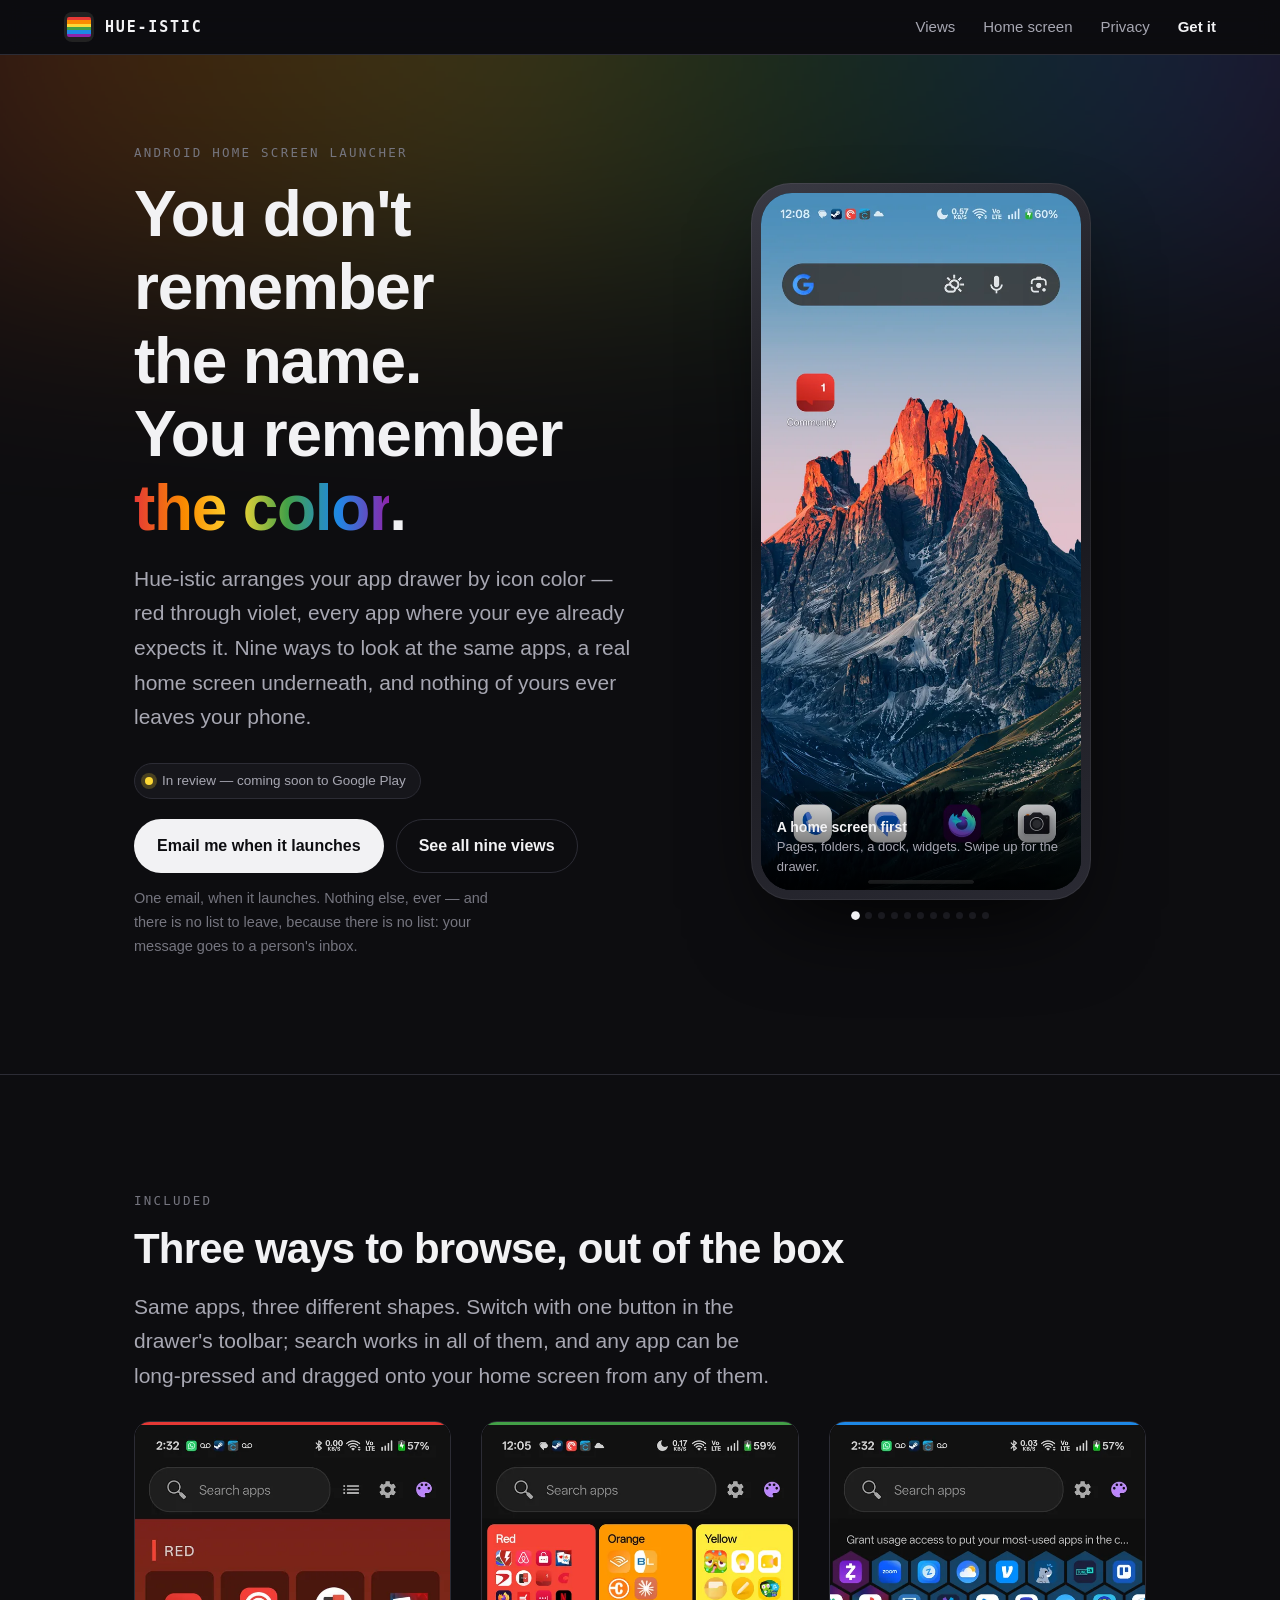
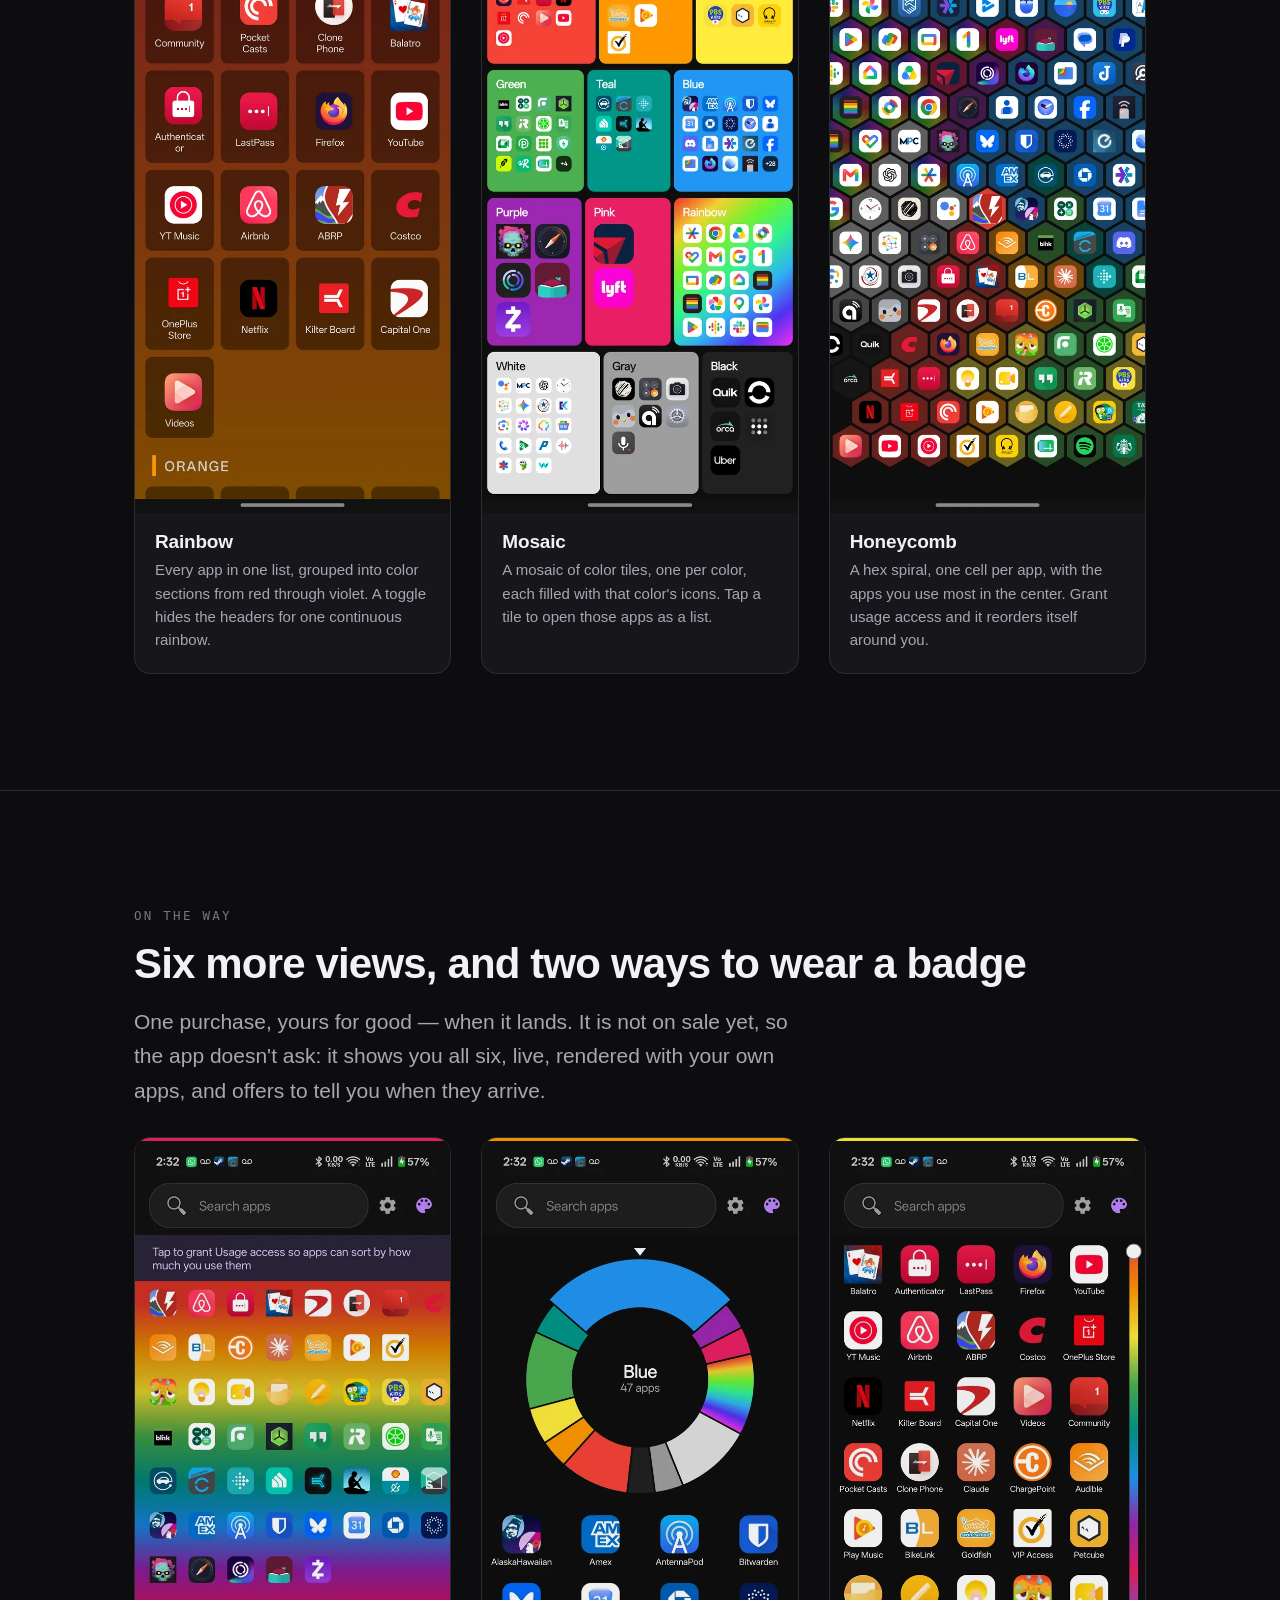
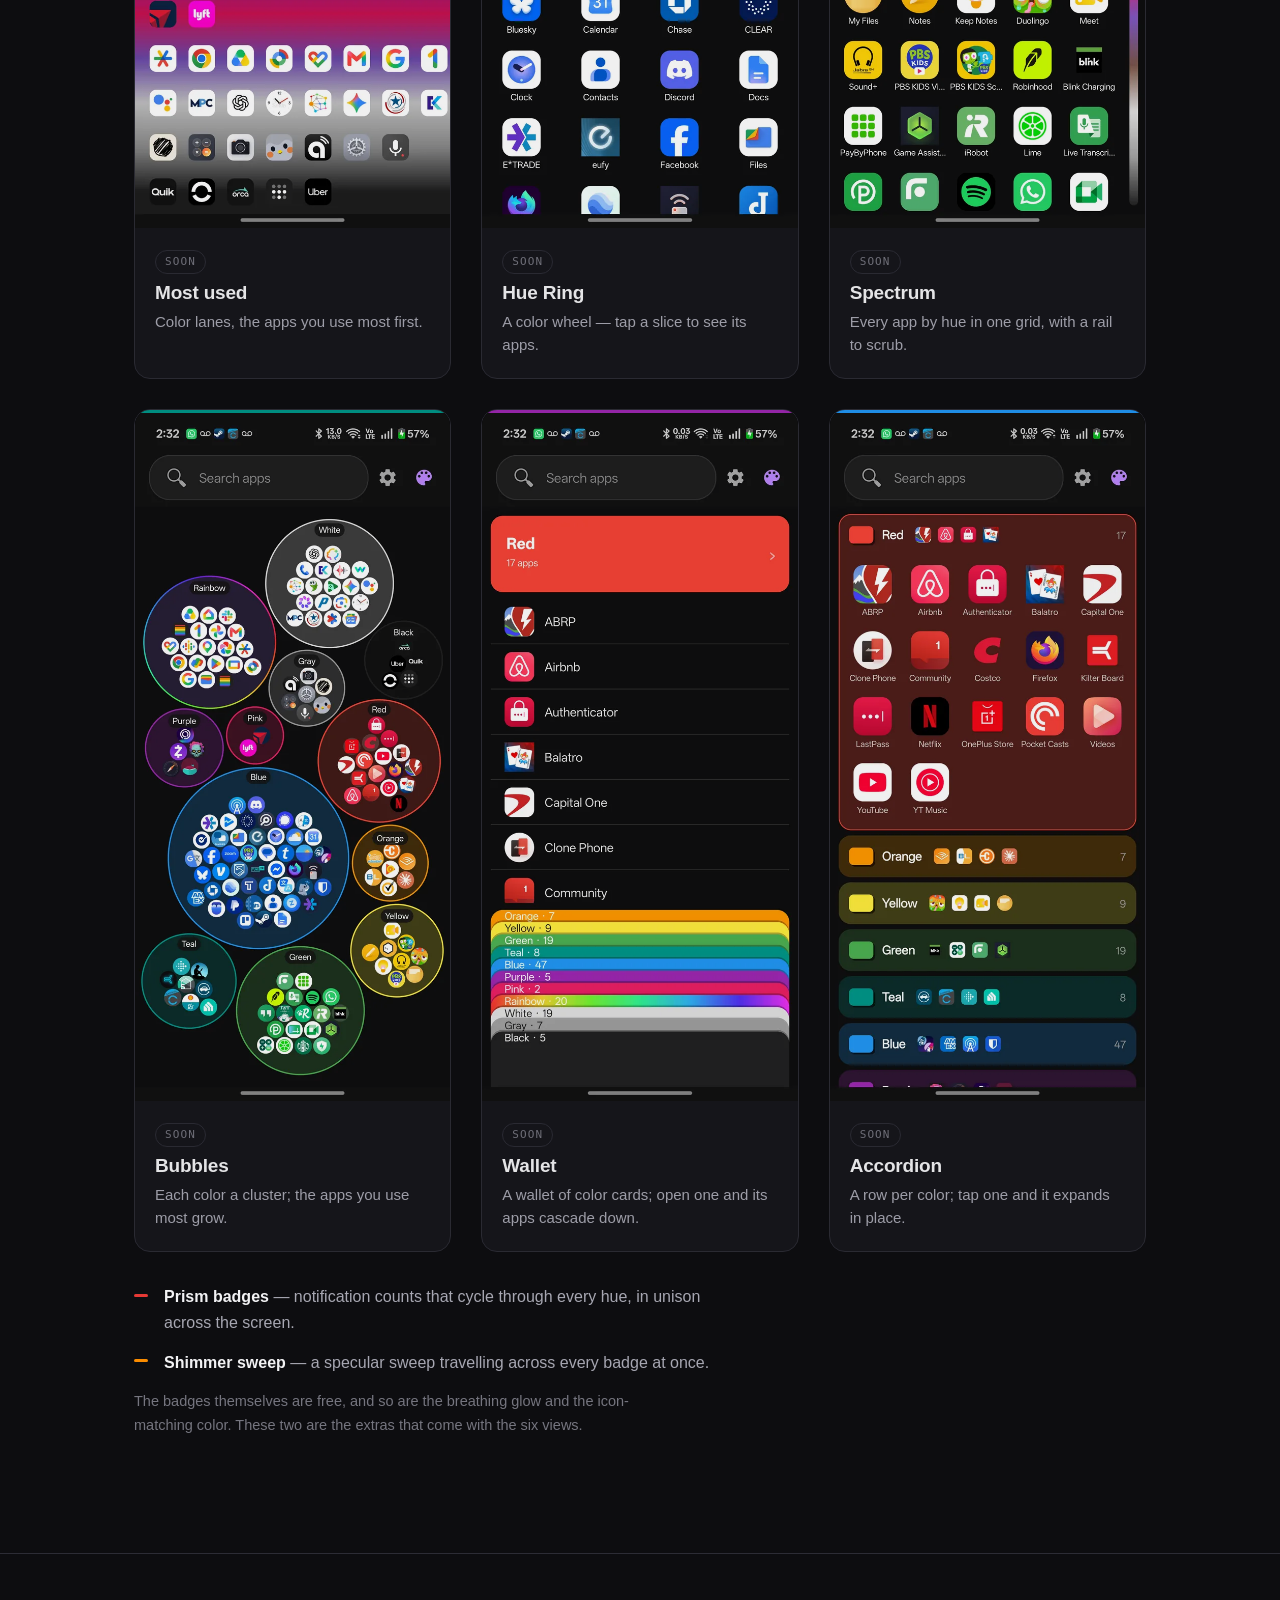
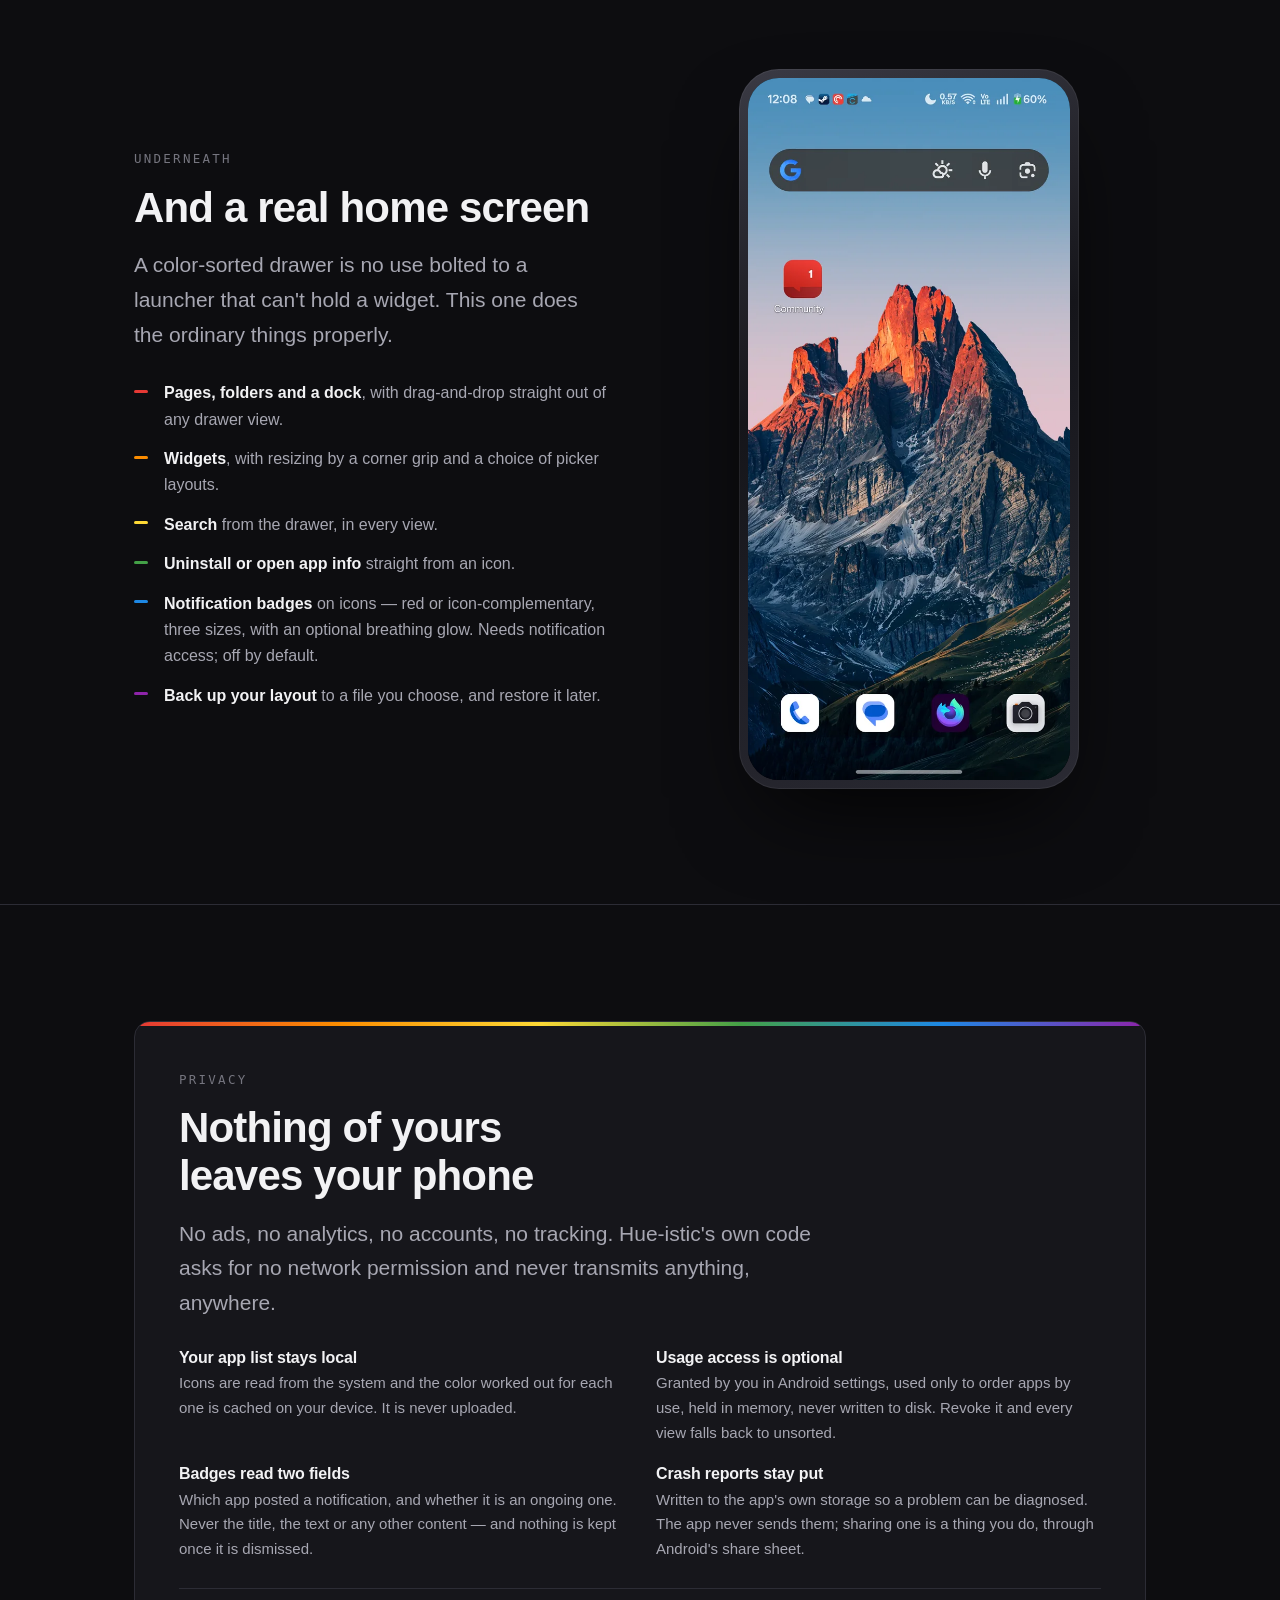
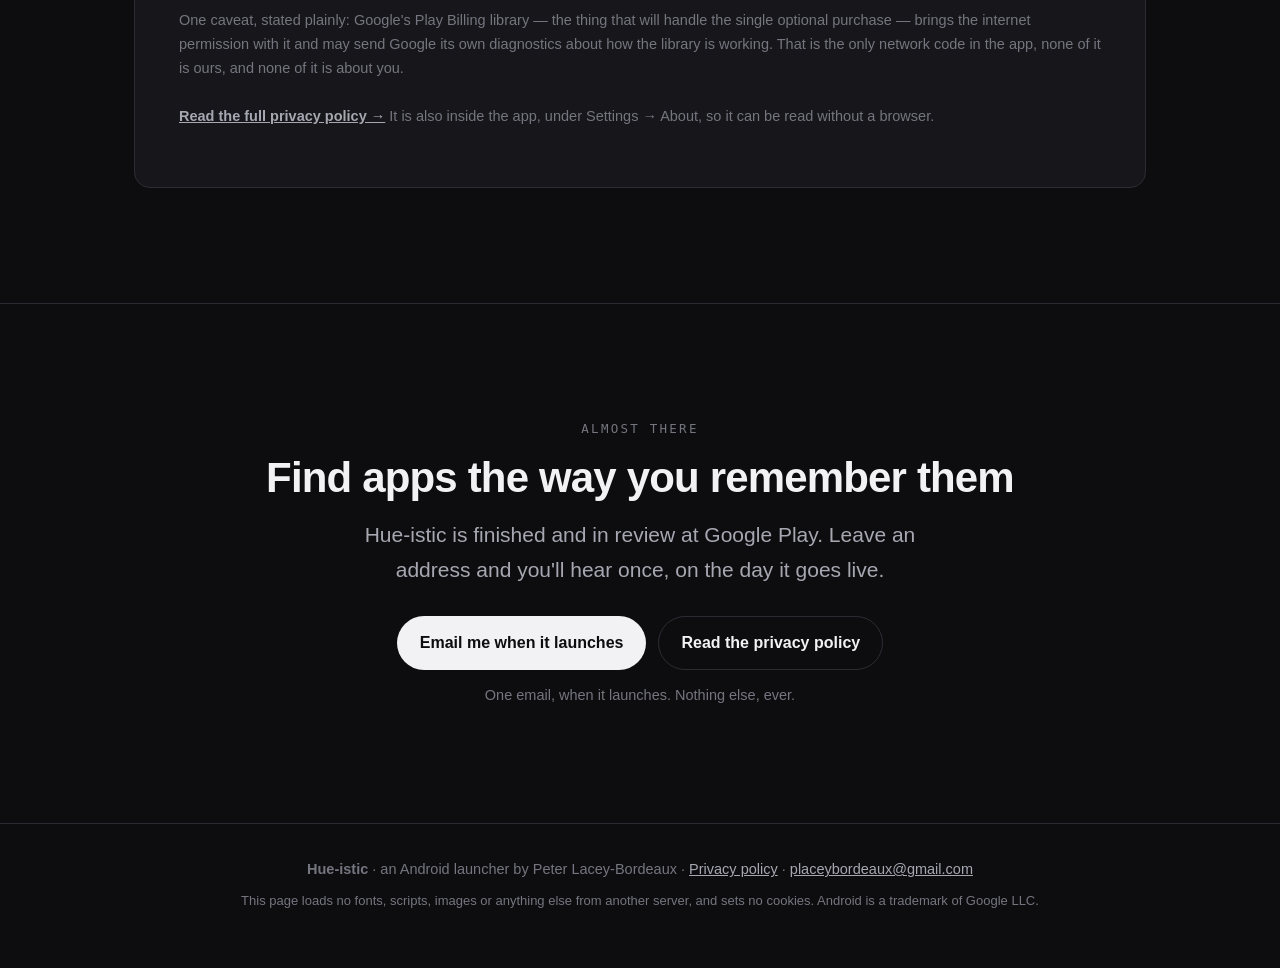
==== index.html @ 3db37796 "The public site: a landing page and the privacy policy Play requires a publicly reachable privacy po" ====
<!doctype html>
<html lang="en">
<head>
<meta charset="utf-8">
<meta name="viewport" content="width=device-width, initial-scale=1">
<title>Hue-istic &middot; a launcher that sorts your apps by color</title>
<meta name="description" content="Hue-istic is an Android home screen launcher that arranges your app drawer by icon color. Find apps the way you remember them. No ads, no analytics, no accounts — nothing of yours leaves your phone.">
<link rel="canonical" href="https://placeybordeaux.github.io/hueistic-site/">
<link rel="icon" href="assets/img/icon-32.png" sizes="32x32">
<link rel="apple-touch-icon" href="assets/img/icon-180.png">
<meta name="theme-color" content="#0d0d10">

<meta property="og:type" content="website">
<meta property="og:title" content="Hue-istic — a launcher that sorts your apps by color">
<meta property="og:description" content="You don't remember app names. You remember that the icon was red. An Android launcher built on that.">
<meta property="og:url" content="https://placeybordeaux.github.io/hueistic-site/">
<meta property="og:image" content="https://placeybordeaux.github.io/hueistic-site/assets/img/og.png">
<meta name="twitter:card" content="summary_large_image">

<link rel="stylesheet" href="assets/css/site.css">
</head>
<body>
<a class="skip" href="#main">Skip to content</a>

<header class="bar">
  <a class="mark" href="./">
    <span class="mark-icon" aria-hidden="true"><i></i><i></i><i></i><i></i><i></i><i></i></span>
    <span class="mark-name">HUE-ISTIC</span>
  </a>
  <nav class="bar-nav" aria-label="Sections">
    <a href="#views">Views</a>
    <a href="#home" class="hide-s">Home screen</a>
    <a href="#privacy">Privacy</a>
    <a href="#get" class="bar-cta">Get it</a>
  </nav>
</header>

<main id="main">

<!-- ============================================================ hero -->
<section class="hero">
  <div class="wrap hero-grid">
    <div>
      <p class="eyebrow">Android home screen launcher</p>
      <h1>You don't remember the name.<br>You remember <span class="hue">the color</span>.</h1>
      <p class="lede">
        Hue-istic arranges your app drawer by icon color — red through violet, every app where
        your eye already expects it. Nine ways to look at the same apps, a real home screen
        underneath, and nothing of yours ever leaves your phone.
      </p>

      <!-- ##RELEASE-STATE##  While the app is not yet on Google Play, the whole call to action
           is the one below. The day it goes live, replace this <p class="status"> and the
           .cta-row that follows with the block marked ON-PLAY in README.md. Nothing else on the
           page claims it can be installed today; that is deliberate, and it mirrors
           ComingSoon.ACTIVE in the app itself. -->
      <p class="status"><span class="dot" aria-hidden="true"></span> In review — coming soon to Google Play</p>
      <div class="cta-row" id="get">
        <a class="btn btn-primary"
           href="mailto:placeybordeaux@gmail.com?subject=Tell%20me%20when%20Hue-istic%20launches&amp;body=Hi%20%E2%80%94%20please%20let%20me%20know%20when%20Hue-istic%20is%20on%20Google%20Play.">
          Email me when it launches
        </a>
        <a class="btn btn-ghost" href="#views">See all nine views</a>
      </div>
      <p class="cta-note">
        One email, when it launches. Nothing else, ever — and there is no list to leave, because
        there is no list: your message goes to a person's inbox.
      </p>
    </div>

    <!-- ============================================================ the reel -->
    <div>
      <div class="phone">
        <div class="phone-screen" id="reel">
          <!-- Video first in the DOM so it is the default when it exists. The stills below are
               not a fallback for a broken video — they are the second presentation of the same
               tour, and the switch under the frame chooses. reel.js hides whichever is off; with
               no JS the first still shows, captioned, and the page still makes its point. -->
          <video id="reel-video" hidden muted loop playsinline preload="none"
                 poster="assets/shots/mosaic.webp" aria-label="A run through the Hue-istic drawer views">
            <source src="assets/video/sizzle.webm" type="video/webm">
            <source src="assets/video/sizzle.mp4" type="video/mp4">
          </video>

          <div id="reel-stills">
            <img class="reel-still on" src="assets/shots/home.webp" srcset="assets/shots/home.webp 620w, assets/shots/home@2x.webp 1240w" sizes="340px" alt="The Hue-istic home screen: a wallpaper, one app icon, a dock and a search widget." data-cap="A home screen first" data-sub="Pages, folders, a dock, widgets. Swipe up for the drawer.">
            <img class="reel-still" src="assets/shots/rainbow.webp" srcset="assets/shots/rainbow.webp 620w, assets/shots/rainbow@2x.webp 1240w" sizes="340px" alt="The Rainbow view: apps in a grid under a RED section header, the background shading from red to orange." data-cap="Rainbow" data-sub="Every app in one list, red through violet." loading="lazy" decoding="async">
            <img class="reel-still" src="assets/shots/mosaic.webp" srcset="assets/shots/mosaic.webp 620w, assets/shots/mosaic@2x.webp 1240w" sizes="340px" alt="The Mosaic view: twelve colored tiles — red, orange, yellow, green, teal, blue, purple, pink, rainbow, white, gray, black — each packed with that color's app icons." data-cap="Mosaic" data-sub="One tile per color. Tap a tile for its apps." loading="lazy" decoding="async">
            <img class="reel-still" src="assets/shots/honeycomb.webp" srcset="assets/shots/honeycomb.webp 620w, assets/shots/honeycomb@2x.webp 1240w" sizes="340px" alt="The Honeycomb view: a dense hex spiral of app icons on colored cells." data-cap="Honeycomb" data-sub="A hex spiral, the apps you use most at its center." loading="lazy" decoding="async">
            <img class="reel-still" src="assets/shots/peek.webp" srcset="assets/shots/peek.webp 620w, assets/shots/peek@2x.webp 1240w" sizes="340px" alt="A strip across the bottom of the drawer titled Other ways to look, showing eight live thumbnails of the other views." data-cap="Other ways to look" data-sub="The strip previews every view with your own apps." loading="lazy" decoding="async">
            <img class="reel-still" src="assets/shots/huering.webp" srcset="assets/shots/huering.webp 620w, assets/shots/huering@2x.webp 1240w" sizes="340px" alt="The Hue Ring view: a segmented color wheel labelled Blue, 47 apps, with those apps listed beneath it." data-cap="Hue Ring" data-sub="A color wheel — tap a slice to see its apps." loading="lazy" decoding="async">
            <img class="reel-still" src="assets/shots/spectrum.webp" srcset="assets/shots/spectrum.webp 620w, assets/shots/spectrum@2x.webp 1240w" sizes="340px" alt="The Spectrum view: every app icon in one dense grid ordered continuously by hue." data-cap="Spectrum" data-sub="Every app by hue in one grid, with a rail to scrub." loading="lazy" decoding="async">
            <img class="reel-still" src="assets/shots/bubbles.webp" srcset="assets/shots/bubbles.webp 620w, assets/shots/bubbles@2x.webp 1240w" sizes="340px" alt="The Bubbles view: circular clusters of app icons, one cluster per color, sized by how much each app is used." data-cap="Bubbles" data-sub="Each color a cluster. The apps you use most grow." loading="lazy" decoding="async">
            <img class="reel-still" src="assets/shots/wallet.webp" srcset="assets/shots/wallet.webp 620w, assets/shots/wallet@2x.webp 1240w" sizes="340px" alt="The Wallet view: a stack of colored cards, the red one opened to list its apps." data-cap="Wallet" data-sub="A wallet of color cards; open one and its apps cascade." loading="lazy" decoding="async">
            <img class="reel-still" src="assets/shots/accordion.webp" srcset="assets/shots/accordion.webp 620w, assets/shots/accordion@2x.webp 1240w" sizes="340px" alt="The Accordion view: one row per color, the red row expanded in place to show its icons." data-cap="Accordion" data-sub="A row per color; tap one and it expands in place." loading="lazy" decoding="async">
            <img class="reel-still" src="assets/shots/mostused.webp" srcset="assets/shots/mostused.webp 620w, assets/shots/mostused@2x.webp 1240w" sizes="340px" alt="The Most used view: a field of app icons on a rainbow gradient, ordered by how much each app is used." data-cap="Most used" data-sub="Color lanes, the apps you use most first." loading="lazy" decoding="async">
          </div>

          <div class="reel-caption" id="reel-caption" aria-live="polite">
            <b>A home screen first</b>
            <span>Pages, folders, a dock, widgets. Swipe up for the drawer.</span>
          </div>
        </div>
      </div>

      <div class="reel-switch" role="group" aria-label="How to show the tour" hidden id="reel-switch">
        <button type="button" data-mode="video" aria-pressed="false">Video</button>
        <button type="button" data-mode="stills" aria-pressed="true">Stills</button>
      </div>
      <div class="reel-dots" id="reel-dots" hidden></div>
    </div>
  </div>
</section>

<!-- ============================================================ the three free views -->
<section id="views">
  <div class="wrap">
    <p class="eyebrow">Included</p>
    <h2>Three ways to browse, out of the box</h2>
    <p class="lede">
      Same apps, three different shapes. Switch with one button in the drawer's toolbar;
      search works in all of them, and any app can be long-pressed and dragged onto your home
      screen from any of them.
    </p>

    <div class="cards">
      <article class="card" style="--c: var(--s1)">
        <div class="card-shot"><img src="assets/shots/rainbow.webp" srcset="assets/shots/rainbow.webp 620w, assets/shots/rainbow@2x.webp 1240w" sizes="(max-width: 580px) 92vw, (max-width: 900px) 44vw, 340px" alt="The Rainbow view: apps in a grid beneath a RED section header." loading="lazy" decoding="async" width="620" height="1351"></div>
        <div class="card-body">
          <h3>Rainbow</h3>
          <p>Every app in one list, grouped into color sections from red through violet. A toggle
             hides the headers for one continuous rainbow.</p>
        </div>
      </article>

      <article class="card" style="--c: var(--s4)">
        <div class="card-shot"><img src="assets/shots/mosaic.webp" srcset="assets/shots/mosaic.webp 620w, assets/shots/mosaic@2x.webp 1240w" sizes="(max-width: 580px) 92vw, (max-width: 900px) 44vw, 340px" alt="The Mosaic view: twelve colored tiles, each packed with that color's app icons." loading="lazy" decoding="async" width="620" height="1351"></div>
        <div class="card-body">
          <h3>Mosaic</h3>
          <p>A mosaic of color tiles, one per color, each filled with that color's icons. Tap a
             tile to open those apps as a list.</p>
        </div>
      </article>

      <article class="card" style="--c: var(--s5)">
        <div class="card-shot"><img src="assets/shots/honeycomb.webp" srcset="assets/shots/honeycomb.webp 620w, assets/shots/honeycomb@2x.webp 1240w" sizes="(max-width: 580px) 92vw, (max-width: 900px) 44vw, 340px" alt="The Honeycomb view: a dense hex spiral of app icons on colored cells." loading="lazy" decoding="async" width="620" height="1351"></div>
        <div class="card-body">
          <h3>Honeycomb</h3>
          <p>A hex spiral, one cell per app, with the apps you use most in the center. Grant
             usage access and it reorders itself around you.</p>
        </div>
      </article>
    </div>
  </div>
</section>

<!-- ============================================================ the paid tier, honestly framed -->
<section id="more">
  <div class="wrap">
    <p class="eyebrow">On the way</p>
    <h2>Six more views, and two ways to wear a badge</h2>
    <p class="lede">
      One purchase, yours for good — when it lands. It is not on sale yet, so the app doesn't
      ask: it shows you all six, live, rendered with your own apps, and offers to tell you when
      they arrive.
    </p>

    <div class="cards">
      <article class="card is-soon" style="--c: var(--pink)">
        <div class="card-shot"><img src="assets/shots/mostused.webp" srcset="assets/shots/mostused.webp 620w, assets/shots/mostused@2x.webp 1240w" sizes="(max-width: 580px) 92vw, (max-width: 900px) 44vw, 340px" alt="The Most used view: a field of icons on a rainbow gradient, ordered by usage." loading="lazy" decoding="async" width="620" height="1351"></div>
        <div class="card-body"><span class="tag">Soon</span><h3>Most used</h3>
          <p>Color lanes, the apps you use most first.</p></div>
      </article>

      <article class="card is-soon" style="--c: var(--orange)">
        <div class="card-shot"><img src="assets/shots/huering.webp" srcset="assets/shots/huering.webp 620w, assets/shots/huering@2x.webp 1240w" sizes="(max-width: 580px) 92vw, (max-width: 900px) 44vw, 340px" alt="The Hue Ring view: a segmented color wheel above the selected color's apps." loading="lazy" decoding="async" width="620" height="1351"></div>
        <div class="card-body"><span class="tag">Soon</span><h3>Hue Ring</h3>
          <p>A color wheel — tap a slice to see its apps.</p></div>
      </article>

      <article class="card is-soon" style="--c: var(--yellow)">
        <div class="card-shot"><img src="assets/shots/spectrum.webp" srcset="assets/shots/spectrum.webp 620w, assets/shots/spectrum@2x.webp 1240w" sizes="(max-width: 580px) 92vw, (max-width: 900px) 44vw, 340px" alt="The Spectrum view: every app in one grid ordered continuously by hue." loading="lazy" decoding="async" width="620" height="1351"></div>
        <div class="card-body"><span class="tag">Soon</span><h3>Spectrum</h3>
          <p>Every app by hue in one grid, with a rail to scrub.</p></div>
      </article>

      <article class="card is-soon" style="--c: var(--teal)">
        <div class="card-shot"><img src="assets/shots/bubbles.webp" srcset="assets/shots/bubbles.webp 620w, assets/shots/bubbles@2x.webp 1240w" sizes="(max-width: 580px) 92vw, (max-width: 900px) 44vw, 340px" alt="The Bubbles view: circular clusters of icons, one per color." loading="lazy" decoding="async" width="620" height="1351"></div>
        <div class="card-body"><span class="tag">Soon</span><h3>Bubbles</h3>
          <p>Each color a cluster; the apps you use most grow.</p></div>
      </article>

      <article class="card is-soon" style="--c: var(--purple)">
        <div class="card-shot"><img src="assets/shots/wallet.webp" srcset="assets/shots/wallet.webp 620w, assets/shots/wallet@2x.webp 1240w" sizes="(max-width: 580px) 92vw, (max-width: 900px) 44vw, 340px" alt="The Wallet view: a stack of colored cards, one opened to list its apps." loading="lazy" decoding="async" width="620" height="1351"></div>
        <div class="card-body"><span class="tag">Soon</span><h3>Wallet</h3>
          <p>A wallet of color cards; open one and its apps cascade down.</p></div>
      </article>

      <article class="card is-soon" style="--c: var(--blue)">
        <div class="card-shot"><img src="assets/shots/accordion.webp" srcset="assets/shots/accordion.webp 620w, assets/shots/accordion@2x.webp 1240w" sizes="(max-width: 580px) 92vw, (max-width: 900px) 44vw, 340px" alt="The Accordion view: one row per color, the red row expanded in place." loading="lazy" decoding="async" width="620" height="1351"></div>
        <div class="card-body"><span class="tag">Soon</span><h3>Accordion</h3>
          <p>A row per color; tap one and it expands in place.</p></div>
      </article>
    </div>

    <ul class="ticks" style="margin-top: 32px; max-width: 62ch">
      <li><b>Prism badges</b> — notification counts that cycle through every hue, in unison across
          the screen.</li>
      <li><b>Shimmer sweep</b> — a specular sweep travelling across every badge at once.</li>
    </ul>
    <p class="cta-note" style="max-width: 62ch">
      The badges themselves are free, and so are the breathing glow and the icon-matching color.
      These two are the extras that come with the six views.
    </p>
  </div>
</section>

<!-- ============================================================ the home screen -->
<section id="home">
  <div class="wrap split flip">
    <div class="phone" style="--bezel: 9px">
      <div class="phone-screen">
        <img src="assets/shots/home.webp" srcset="assets/shots/home.webp 620w, assets/shots/home@2x.webp 1240w" sizes="340px" alt="The Hue-istic home screen with a wallpaper, a search widget, an app icon carrying a notification badge, and a four-icon dock." loading="lazy" decoding="async" width="620" height="1351">
      </div>
    </div>
    <div>
      <p class="eyebrow">Underneath</p>
      <h2>And a real home screen</h2>
      <p class="lede">
        A color-sorted drawer is no use bolted to a launcher that can't hold a widget. This one
        does the ordinary things properly.
      </p>
      <ul class="ticks">
        <li><b>Pages, folders and a dock</b>, with drag-and-drop straight out of any drawer view.</li>
        <li><b>Widgets</b>, with resizing by a corner grip and a choice of picker layouts.</li>
        <li><b>Search</b> from the drawer, in every view.</li>
        <li><b>Uninstall or open app info</b> straight from an icon.</li>
        <li><b>Notification badges</b> on icons — red or icon-complementary, three sizes, with an
            optional breathing glow. Needs notification access; off by default.</li>
        <li><b>Back up your layout</b> to a file you choose, and restore it later.</li>
      </ul>
    </div>
  </div>
</section>

<!-- ============================================================ privacy -->
<section id="privacy">
  <div class="wrap">
    <div class="privacy-panel">
      <div class="stripe" aria-hidden="true"></div>
      <div class="privacy-inner">
        <p class="eyebrow">Privacy</p>
        <h2>Nothing of yours leaves your phone</h2>
        <p class="lede" style="margin-bottom: 0">
          No ads, no analytics, no accounts, no tracking. Hue-istic's own code asks for no network
          permission and never transmits anything, anywhere.
        </p>

        <div class="claims">
          <div>
            <h3>Your app list stays local</h3>
            <p>Icons are read from the system and the color worked out for each one is cached on
               your device. It is never uploaded.</p>
          </div>
          <div>
            <h3>Usage access is optional</h3>
            <p>Granted by you in Android settings, used only to order apps by use, held in memory,
               never written to disk. Revoke it and every view falls back to unsorted.</p>
          </div>
          <div>
            <h3>Badges read two fields</h3>
            <p>Which app posted a notification, and whether it is an ongoing one. Never the title,
               the text or any other content — and nothing is kept once it is dismissed.</p>
          </div>
          <div>
            <h3>Crash reports stay put</h3>
            <p>Written to the app's own storage so a problem can be diagnosed. The app never sends
               them; sharing one is a thing you do, through Android's share sheet.</p>
          </div>
        </div>

        <p class="fineprint">
          One caveat, stated plainly: Google's Play Billing library — the thing that will handle the
          single optional purchase — brings the internet permission with it and may send Google its
          own diagnostics about how the library is working. That is the only network code in the
          app, none of it is ours, and none of it is about you.
          <br><br>
          <a href="privacy"><strong>Read the full privacy policy &rarr;</strong></a>
          It is also inside the app, under Settings &rarr; About, so it can be read without a
          browser.
        </p>
      </div>
    </div>
  </div>
</section>

<!-- ============================================================ closing CTA -->
<section class="close-cta">
  <div class="wrap">
    <p class="eyebrow">Almost there</p>
    <h2>Find apps the way you remember them</h2>
    <p class="lede">
      Hue-istic is finished and in review at Google Play. Leave an address and you'll hear once,
      on the day it goes live.
    </p>
    <!-- ##RELEASE-STATE##  Second of the two call-to-action blocks. See README.md. -->
    <div class="cta-row">
      <a class="btn btn-primary"
         href="mailto:placeybordeaux@gmail.com?subject=Tell%20me%20when%20Hue-istic%20launches&amp;body=Hi%20%E2%80%94%20please%20let%20me%20know%20when%20Hue-istic%20is%20on%20Google%20Play.">
        Email me when it launches
      </a>
      <a class="btn btn-ghost" href="privacy">Read the privacy policy</a>
    </div>
    <p class="cta-note">One email, when it launches. Nothing else, ever.</p>
  </div>
</section>

</main>

<footer class="foot">
  <p>
    <strong>Hue-istic</strong> &middot; an Android launcher by Peter Lacey-Bordeaux &middot;
    <a href="privacy">Privacy policy</a> &middot;
    <a href="mailto:placeybordeaux@gmail.com">placeybordeaux@gmail.com</a>
  </p>
  <p class="foot-fine">
    This page loads no fonts, scripts, images or anything else from another server, and sets no
    cookies. Android is a trademark of Google LLC.
  </p>
</footer>

<script src="assets/js/reel.js" defer></script>
</body>
</html>
---- assets/css/site.css ----
/* Hue-istic — hueistic-site
 *
 * Self-contained on purpose. The app's pitch is that nothing of yours leaves your phone; a
 * marketing page for it that pulls a webfont from Google and a script from a CDN would be
 * making the opposite argument in the one place a sceptical reader looks first. So: system
 * fonts, no CDN, no analytics, no cookies. Every color below comes from the app itself —
 * ColorUtils.colorGroupAccent for the lanes, ic_launcher_foreground.xml for the stripes.
 */

:root {
  /* The lanes, from ColorUtils.colorGroupAccent. */
  --red: #f44336;
  --orange: #ff9800;
  --yellow: #ffeb3b;
  --green: #4caf50;
  --teal: #009688;
  --blue: #2196f3;
  --purple: #9c27b0;
  --pink: #e91e63;

  /* The icon's six stripes, which are a shade deeper than the lanes. */
  --s1: #e53935;
  --s2: #fb8c00;
  --s3: #fdd835;
  --s4: #43a047;
  --s5: #1e88e5;
  --s6: #8e24aa;

  --ink: #0d0d10;
  --ink-2: #16161b;
  --ink-3: #1e1e25;
  --line: #2c2c35;
  --text: #f2f2f4;
  --dim: #a7a7b2;
  --dimmer: #75757f;

  --rainbow: linear-gradient(90deg, var(--s1), var(--s2), var(--s3), var(--s4), var(--s5), var(--s6));
  --mono: ui-monospace, "SF Mono", "Cascadia Mono", "DejaVu Sans Mono", Menlo, Consolas, monospace;
  --sans: -apple-system, BlinkMacSystemFont, "Segoe UI", Roboto, "Helvetica Neue", Arial, sans-serif;

  --pad: clamp(20px, 5vw, 64px);
  --radius: 16px;
}

*, *::before, *::after { box-sizing: border-box; }

/* .reel-switch and .reel-dots are display:flex AND start with the `hidden` attribute, which JS
   removes only once it knows there is something to show. A class rule beats the UA sheet's
   [hidden]{display:none}, so without this both flashed on screen before the script ran — and
   the Video button stayed visible on a site with no recording. */
[hidden] { display: none !important; }

html { scroll-behavior: smooth; }
@media (prefers-reduced-motion: reduce) { html { scroll-behavior: auto; } }

body {
  margin: 0;
  background: var(--ink);
  color: var(--text);
  font-family: var(--sans);
  font-size: 17px;
  line-height: 1.65;
  -webkit-font-smoothing: antialiased;
}

a { color: inherit; }
img { max-width: 100%; display: block; }

.skip {
  position: absolute; left: -9999px; top: 0; z-index: 99;
  background: var(--text); color: var(--ink); padding: 10px 16px; border-radius: 0 0 8px 0;
}
.skip:focus { left: 0; }

:focus-visible { outline: 2px solid var(--s5); outline-offset: 3px; border-radius: 4px; }

/* ---------------------------------------------------------------- wordmark + top bar */

.bar {
  position: sticky; top: 0; z-index: 20;
  display: flex; align-items: center; justify-content: space-between; gap: 16px;
  padding: 12px var(--pad);
  background: color-mix(in srgb, var(--ink) 82%, transparent);
  backdrop-filter: saturate(140%) blur(12px);
  border-bottom: 1px solid var(--line);
}

.mark { display: inline-flex; align-items: center; gap: 11px; text-decoration: none; }

/* The app icon, rebuilt in six divs rather than shipped as an image: it is six stripes on a
   rounded dark square, it stays crisp at any size, and the bar costs no request. */
.mark-icon {
  width: 30px; height: 30px; border-radius: 8px; background: #222;
  padding: 5px 3px; display: grid; gap: 0; overflow: hidden; flex: none;
}
.mark-icon i { display: block; }
.mark-icon i:nth-child(1) { background: var(--s1); border-radius: 2px 2px 0 0; }
.mark-icon i:nth-child(2) { background: var(--s2); }
.mark-icon i:nth-child(3) { background: var(--s3); }
.mark-icon i:nth-child(4) { background: var(--s4); }
.mark-icon i:nth-child(5) { background: var(--s5); }
.mark-icon i:nth-child(6) { background: var(--s6); border-radius: 0 0 2px 2px; }

.mark-name { font-family: var(--mono); font-weight: 600; letter-spacing: 0.12em; font-size: 15px; }

.bar-nav { display: flex; gap: clamp(12px, 2.5vw, 28px); font-size: 15px; }
.bar-nav a { color: var(--dim); text-decoration: none; }
.bar-nav a:hover { color: var(--text); }
.bar-nav .bar-cta { color: var(--text); font-weight: 600; }
@media (max-width: 560px) { .bar-nav .hide-s { display: none; } }

/* ---------------------------------------------------------------- layout */

.wrap { max-width: 1140px; margin: 0 auto; padding-inline: var(--pad); }

section { padding-block: clamp(56px, 9vw, 116px); }
section + section { border-top: 1px solid var(--line); }

.eyebrow {
  font-family: var(--mono); font-size: 12.5px; letter-spacing: 0.18em; text-transform: uppercase;
  color: var(--dimmer); margin: 0 0 14px;
}

h1, h2, h3 { line-height: 1.15; letter-spacing: -0.02em; margin: 0 0 16px; }
h1 { font-size: clamp(34px, 6.2vw, 64px); font-weight: 800; text-wrap: balance; }
h2 { font-size: clamp(26px, 3.8vw, 42px); font-weight: 750; text-wrap: balance; }
h3 { font-size: 19px; font-weight: 650; letter-spacing: -0.01em; }

.lede { font-size: clamp(17px, 2vw, 21px); color: var(--dim); max-width: 56ch; margin: 0 0 28px; }

/* ---------------------------------------------------------------- hero */

.hero { padding-top: clamp(40px, 7vw, 88px); position: relative; overflow: hidden; }
/* A wash of the six stripes behind the headline, heavily blurred — the page's one piece of
   ornament, and it is the product's own palette rather than a stock gradient. */
.hero::before {
  content: ""; position: absolute; inset: -40% -10% auto; height: 620px; z-index: 0;
  background: var(--rainbow); filter: blur(120px); opacity: 0.20; pointer-events: none;
}
.hero .wrap { position: relative; z-index: 1; }

.hero-grid {
  display: grid; gap: clamp(32px, 5vw, 64px); align-items: center;
  grid-template-columns: minmax(0, 1.05fr) minmax(0, 0.95fr);
}
@media (max-width: 880px) { .hero-grid { grid-template-columns: 1fr; } }

.hero h1 .hue {
  background: var(--rainbow); -webkit-background-clip: text; background-clip: text; color: transparent;
}

.cta-row { display: flex; flex-wrap: wrap; gap: 12px; align-items: center; }

.btn {
  display: inline-flex; align-items: center; gap: 9px;
  padding: 13px 22px; border-radius: 999px; border: 1px solid transparent;
  font: inherit; font-weight: 650; font-size: 16px; text-decoration: none; cursor: pointer;
  transition: transform 0.12s ease, background 0.15s ease, border-color 0.15s ease;
}
.btn:active { transform: translateY(1px); }
.btn-primary { background: var(--text); color: var(--ink); }
.btn-primary:hover { background: #fff; }
.btn-ghost { border-color: var(--line); color: var(--text); background: transparent; }
.btn-ghost:hover { border-color: var(--dimmer); background: var(--ink-2); }

.cta-note { font-size: 14.5px; color: var(--dimmer); margin: 14px 0 0; max-width: 46ch; }

/* The status line above the buttons — honest about where the app actually is. */
.status {
  display: inline-flex; align-items: center; gap: 9px; margin: 0 0 20px;
  padding: 6px 14px 6px 10px; border: 1px solid var(--line); border-radius: 999px;
  font-size: 13.5px; color: var(--dim); background: var(--ink-2);
}
.status .dot {
  width: 8px; height: 8px; border-radius: 50%; background: var(--s3); flex: none;
  box-shadow: 0 0 0 4px color-mix(in srgb, var(--s3) 22%, transparent);
}

/* ---------------------------------------------------------------- phone frame + reel */

.phone {
  --bezel: 10px;
  position: relative; margin: 0 auto; width: min(340px, 78vw);
  border-radius: 40px; padding: var(--bezel);
  background: linear-gradient(160deg, #3a3a44, #15151a 42%, #2a2a33);
  box-shadow: 0 40px 90px -30px rgba(0, 0, 0, 0.9), 0 0 0 1px rgba(255, 255, 255, 0.06) inset;
}
.phone-screen {
  position: relative; border-radius: 31px; overflow: hidden; background: #000;
  aspect-ratio: 1272 / 2772;
}
.phone-screen > img, .phone-screen > video {
  position: absolute; inset: 0; width: 100%; height: 100%; object-fit: cover; display: block;
}

/* Stills mode: every frame stacked, one visible at a time. Opacity rather than display so the
   crossfade has something to animate and the images are all decoded up front. */
.reel-still { opacity: 0; transition: opacity 420ms ease; }
.reel-still.on { opacity: 1; }
@media (prefers-reduced-motion: reduce) { .reel-still { transition: none; } }

.reel-caption {
  position: absolute; left: 0; right: 0; bottom: 0; z-index: 3;
  padding: 40px 16px 14px;
  background: linear-gradient(to top, rgba(0, 0, 0, 0.86), transparent);
  font-size: 14px; line-height: 1.4;
}
.reel-caption b { display: block; font-weight: 650; }
.reel-caption span { color: var(--dim); font-size: 13px; }

/* The mode switch under the frame. Two genuinely different presentations of the same tour —
   a recorded run of the app, and the stills with captions — because which one sells it better
   is a question best answered by watching both. */
.reel-switch {
  display: flex; gap: 4px; margin: 18px auto 0; width: max-content;
  padding: 4px; border: 1px solid var(--line); border-radius: 999px; background: var(--ink-2);
}
.reel-switch button {
  font: inherit; font-size: 13.5px; padding: 6px 16px; border-radius: 999px;
  border: 0; background: transparent; color: var(--dim); cursor: pointer;
}
.reel-switch button[aria-pressed="true"] { background: var(--ink-3); color: var(--text); }
.reel-switch button:disabled { opacity: 0.35; cursor: not-allowed; }

.reel-dots { display: flex; gap: 6px; justify-content: center; margin-top: 12px; }
.reel-dots button {
  width: 7px; height: 7px; padding: 0; border: 0; border-radius: 50%; cursor: pointer;
  background: var(--line); transition: background 0.2s ease, transform 0.2s ease;
}
.reel-dots button[aria-current="true"] { background: var(--text); transform: scale(1.25); }

/* ---------------------------------------------------------------- view cards */

.cards { display: grid; gap: clamp(18px, 2.6vw, 30px); grid-template-columns: repeat(3, minmax(0, 1fr)); }
@media (max-width: 900px) { .cards { grid-template-columns: repeat(2, minmax(0, 1fr)); } }
@media (max-width: 580px) { .cards { grid-template-columns: 1fr; } }

.card {
  background: var(--ink-2); border: 1px solid var(--line); border-radius: var(--radius);
  overflow: hidden; display: flex; flex-direction: column;
}
.card-shot { background: #000; aspect-ratio: 1272 / 2772; overflow: hidden; }
.card-shot img { width: 100%; height: 100%; object-fit: cover; object-position: top; }
.card-body { padding: 18px 20px 22px; }
.card-body h3 { margin-bottom: 6px; }
.card-body p { margin: 0; color: var(--dim); font-size: 15px; line-height: 1.55; }

/* The lane stripe along the top of each card, so the grid itself reads as a spectrum. */
.card::before { content: ""; display: block; height: 3px; background: var(--c, var(--line)); }
.card.is-soon { opacity: 0.94; }
.card .tag {
  display: inline-block; margin-bottom: 8px; padding: 2px 9px; border-radius: 999px;
  font-family: var(--mono); font-size: 11px; letter-spacing: 0.1em; text-transform: uppercase;
  border: 1px solid var(--line); color: var(--dimmer);
}

/* ---------------------------------------------------------------- split feature block */

.split { display: grid; gap: clamp(28px, 5vw, 64px); align-items: center; grid-template-columns: 1fr 1fr; }
@media (max-width: 880px) { .split { grid-template-columns: 1fr; } }
.split.flip > :first-child { order: 2; }
@media (max-width: 880px) { .split.flip > :first-child { order: 0; } }

.ticks { list-style: none; margin: 0; padding: 0; display: grid; gap: 13px; }
.ticks li { padding-left: 30px; position: relative; color: var(--dim); font-size: 16px; }
.ticks li::before {
  content: ""; position: absolute; left: 0; top: 0.6em;
  width: 14px; height: 3px; border-radius: 2px; background: var(--c, var(--s5));
}
.ticks li b { color: var(--text); font-weight: 600; }
.ticks li:nth-child(6n+1) { --c: var(--s1); }
.ticks li:nth-child(6n+2) { --c: var(--s2); }
.ticks li:nth-child(6n+3) { --c: var(--s3); }
.ticks li:nth-child(6n+4) { --c: var(--s4); }
.ticks li:nth-child(6n+5) { --c: var(--s5); }
.ticks li:nth-child(6n+6) { --c: var(--s6); }

/* ---------------------------------------------------------------- privacy panel */

.privacy-panel {
  border: 1px solid var(--line); border-radius: var(--radius); overflow: hidden; background: var(--ink-2);
}
.privacy-panel > .stripe { height: 4px; background: var(--rainbow); }
.privacy-inner { padding: clamp(26px, 4vw, 44px); }
.privacy-inner h2 { max-width: 20ch; }

.claims { display: grid; gap: 20px 32px; grid-template-columns: repeat(2, minmax(0, 1fr)); margin-top: 28px; }
@media (max-width: 720px) { .claims { grid-template-columns: 1fr; } }
.claims h3 { font-size: 16px; margin-bottom: 4px; }
.claims p { margin: 0; color: var(--dim); font-size: 15px; }

.fineprint { margin-top: 26px; padding-top: 20px; border-top: 1px solid var(--line); color: var(--dimmer); font-size: 14.5px; }
.fineprint a { color: var(--dim); }

/* ---------------------------------------------------------------- closing CTA */

.close-cta { text-align: center; }
.close-cta .wrap > * { margin-inline: auto; }
.close-cta .lede { max-width: 48ch; }
.close-cta .cta-row { justify-content: center; }
.close-cta .cta-note { margin-inline: auto; }

/* ---------------------------------------------------------------- footer */

.foot {
  border-top: 1px solid var(--line); padding: 34px var(--pad) 48px;
  color: var(--dimmer); font-size: 14.5px; text-align: center;
}
.foot p { margin: 0 0 8px; }
.foot a { color: var(--dim); }
.foot-fine { font-size: 13px; }

/* ---------------------------------------------------------------- the policy page */

.page-doc { background: var(--ink); }
.doc { max-width: 760px; margin: 0 auto; padding: clamp(36px, 6vw, 72px) var(--pad) 64px; }
.doc h1 { font-size: clamp(30px, 5vw, 44px); margin-bottom: 8px; }
.doc h2 {
  font-size: 22px; margin: 44px 0 12px; padding-top: 14px; border-top: 1px solid var(--line);
}
.doc p { color: var(--dim); }
.doc p:first-of-type em { color: var(--dimmer); font-style: normal; font-family: var(--mono); font-size: 14px; }
.doc strong { color: var(--text); }
.doc ul { padding-left: 20px; }
.doc li { color: var(--dim); margin-bottom: 12px; }
.doc a { color: var(--text); text-decoration-color: var(--dimmer); text-underline-offset: 3px; }
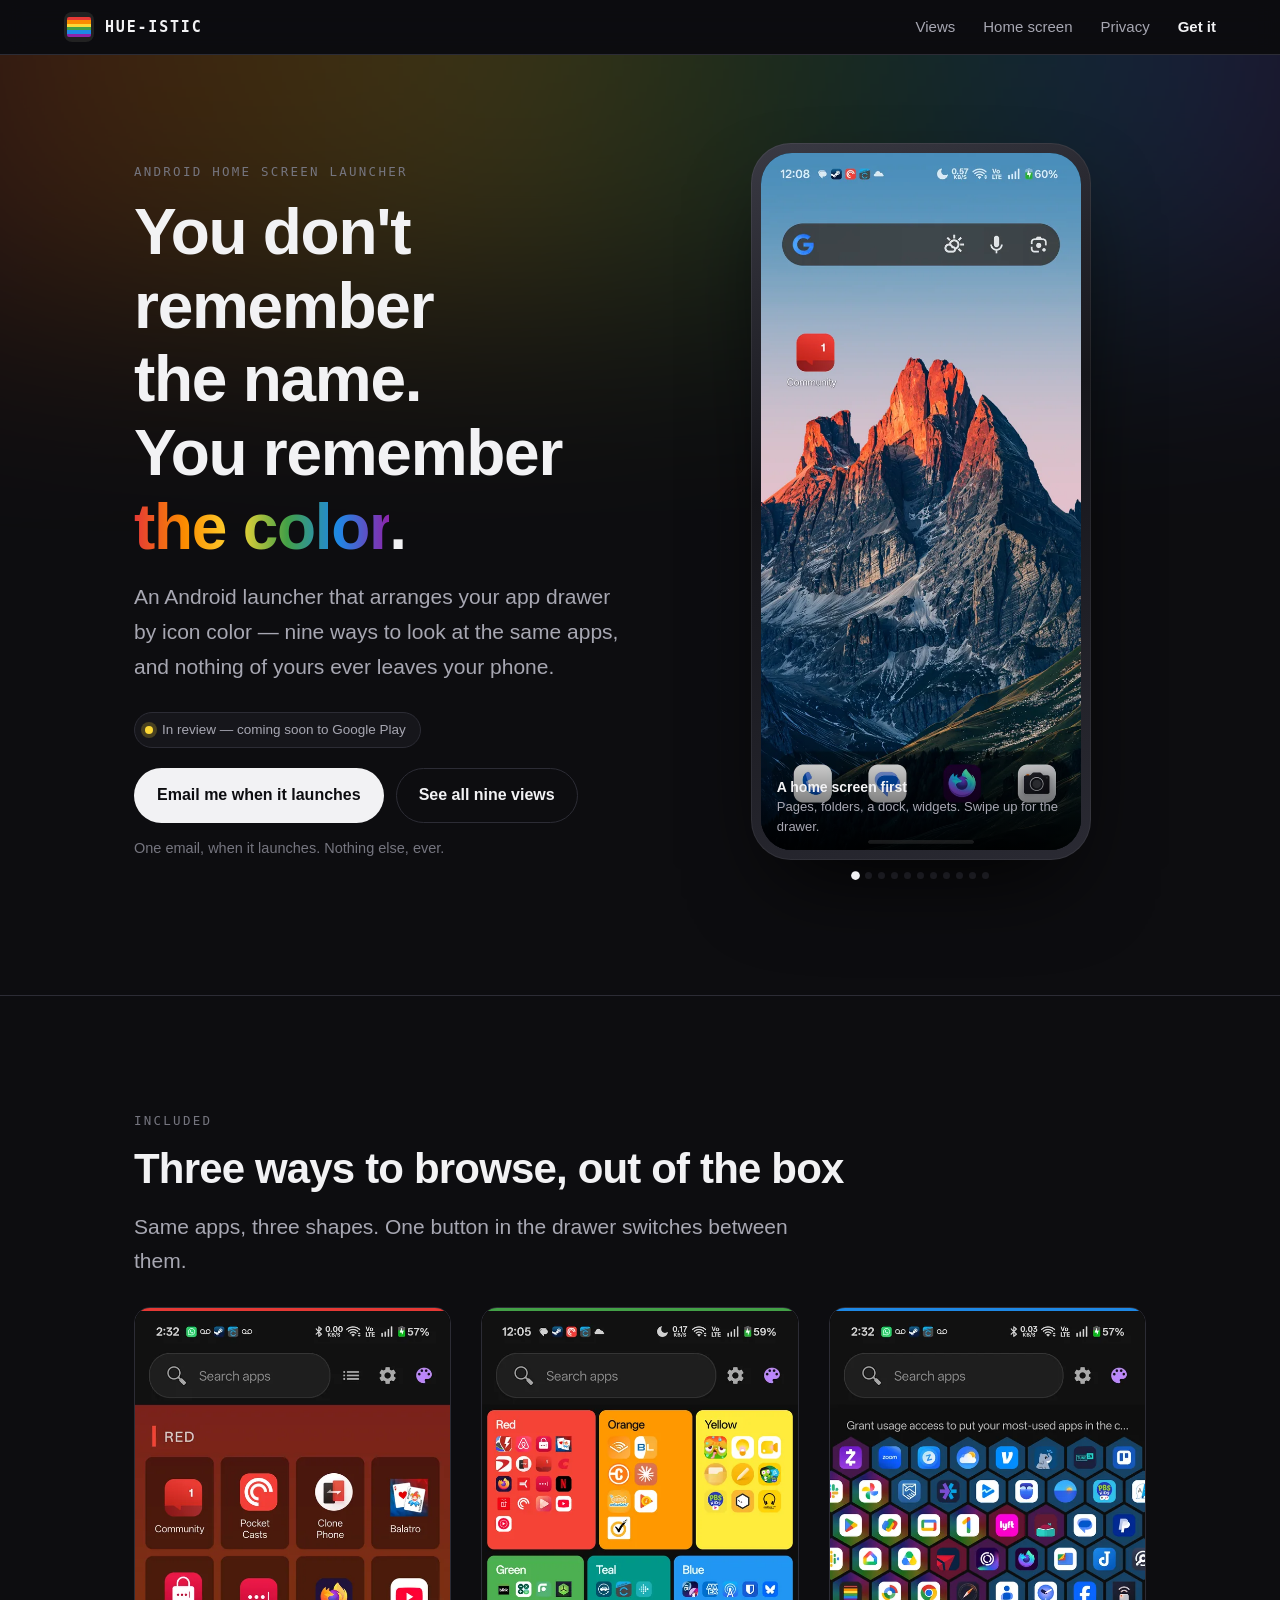
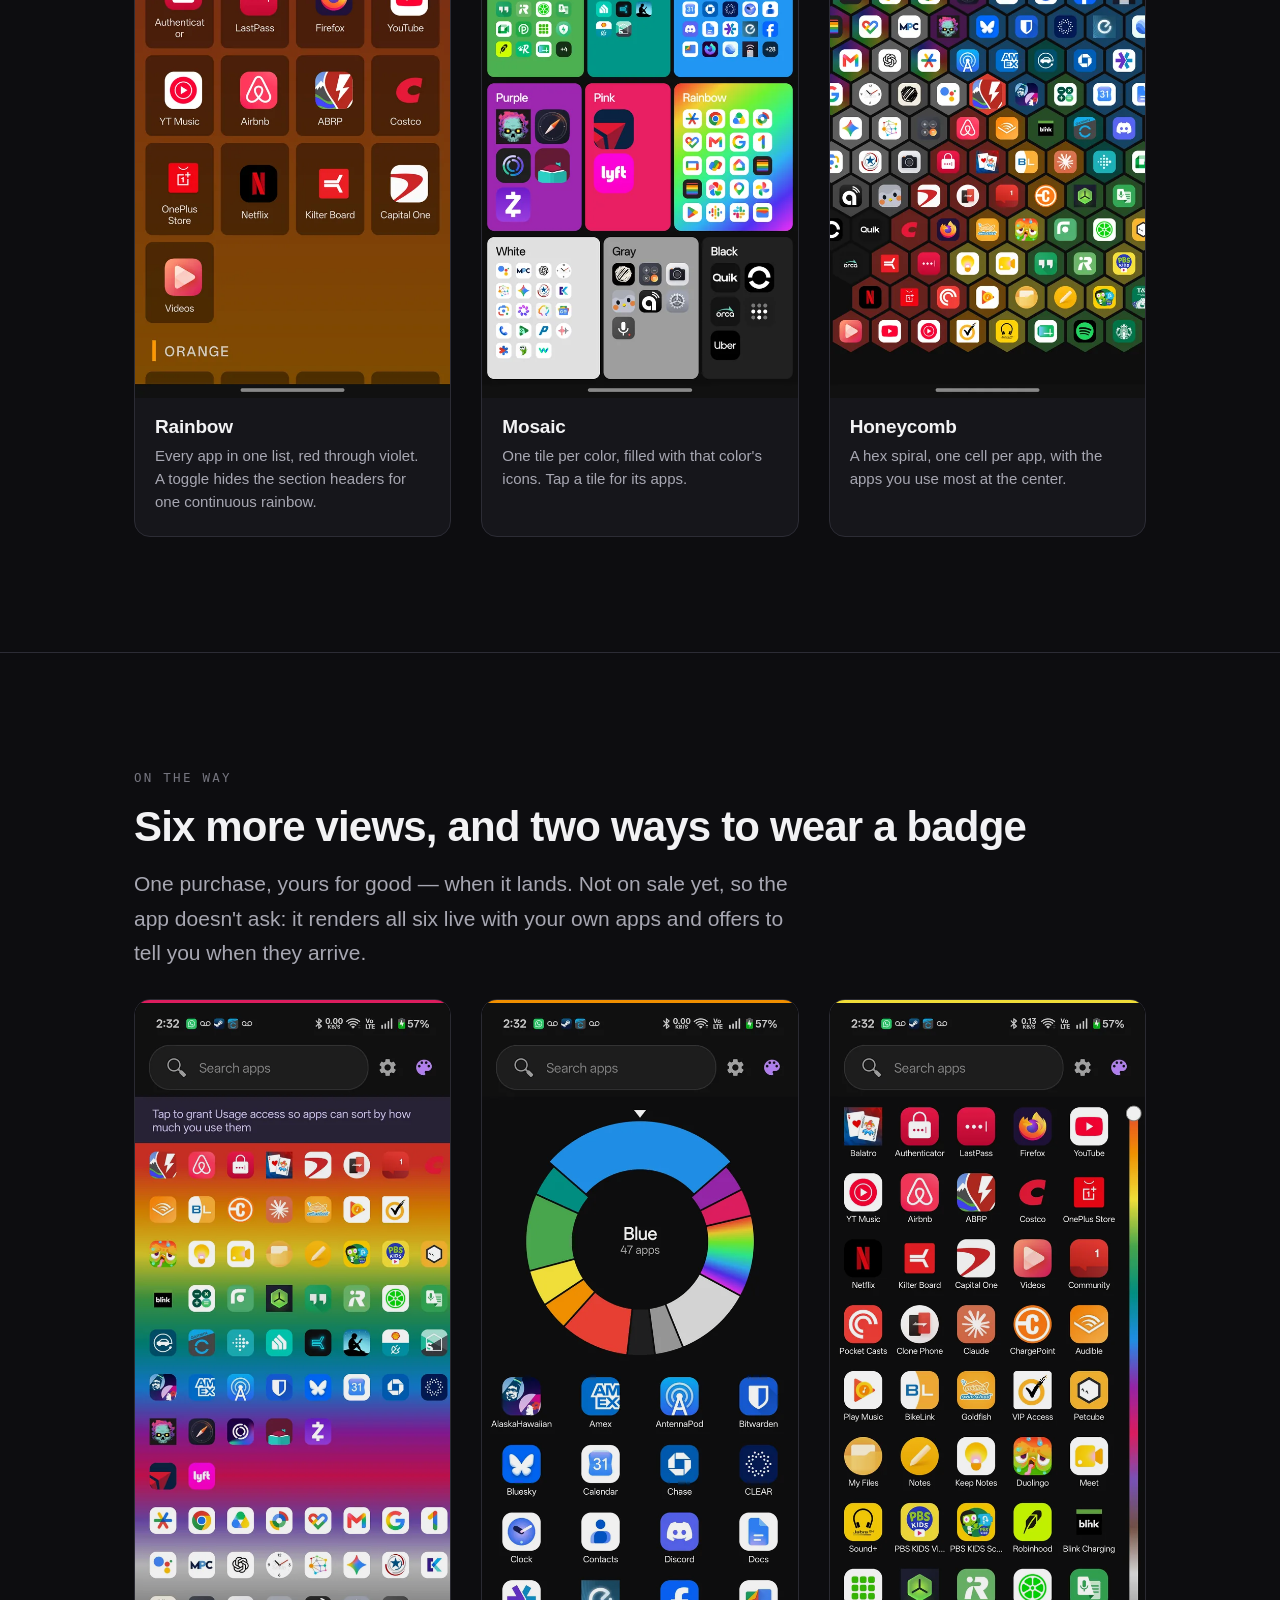
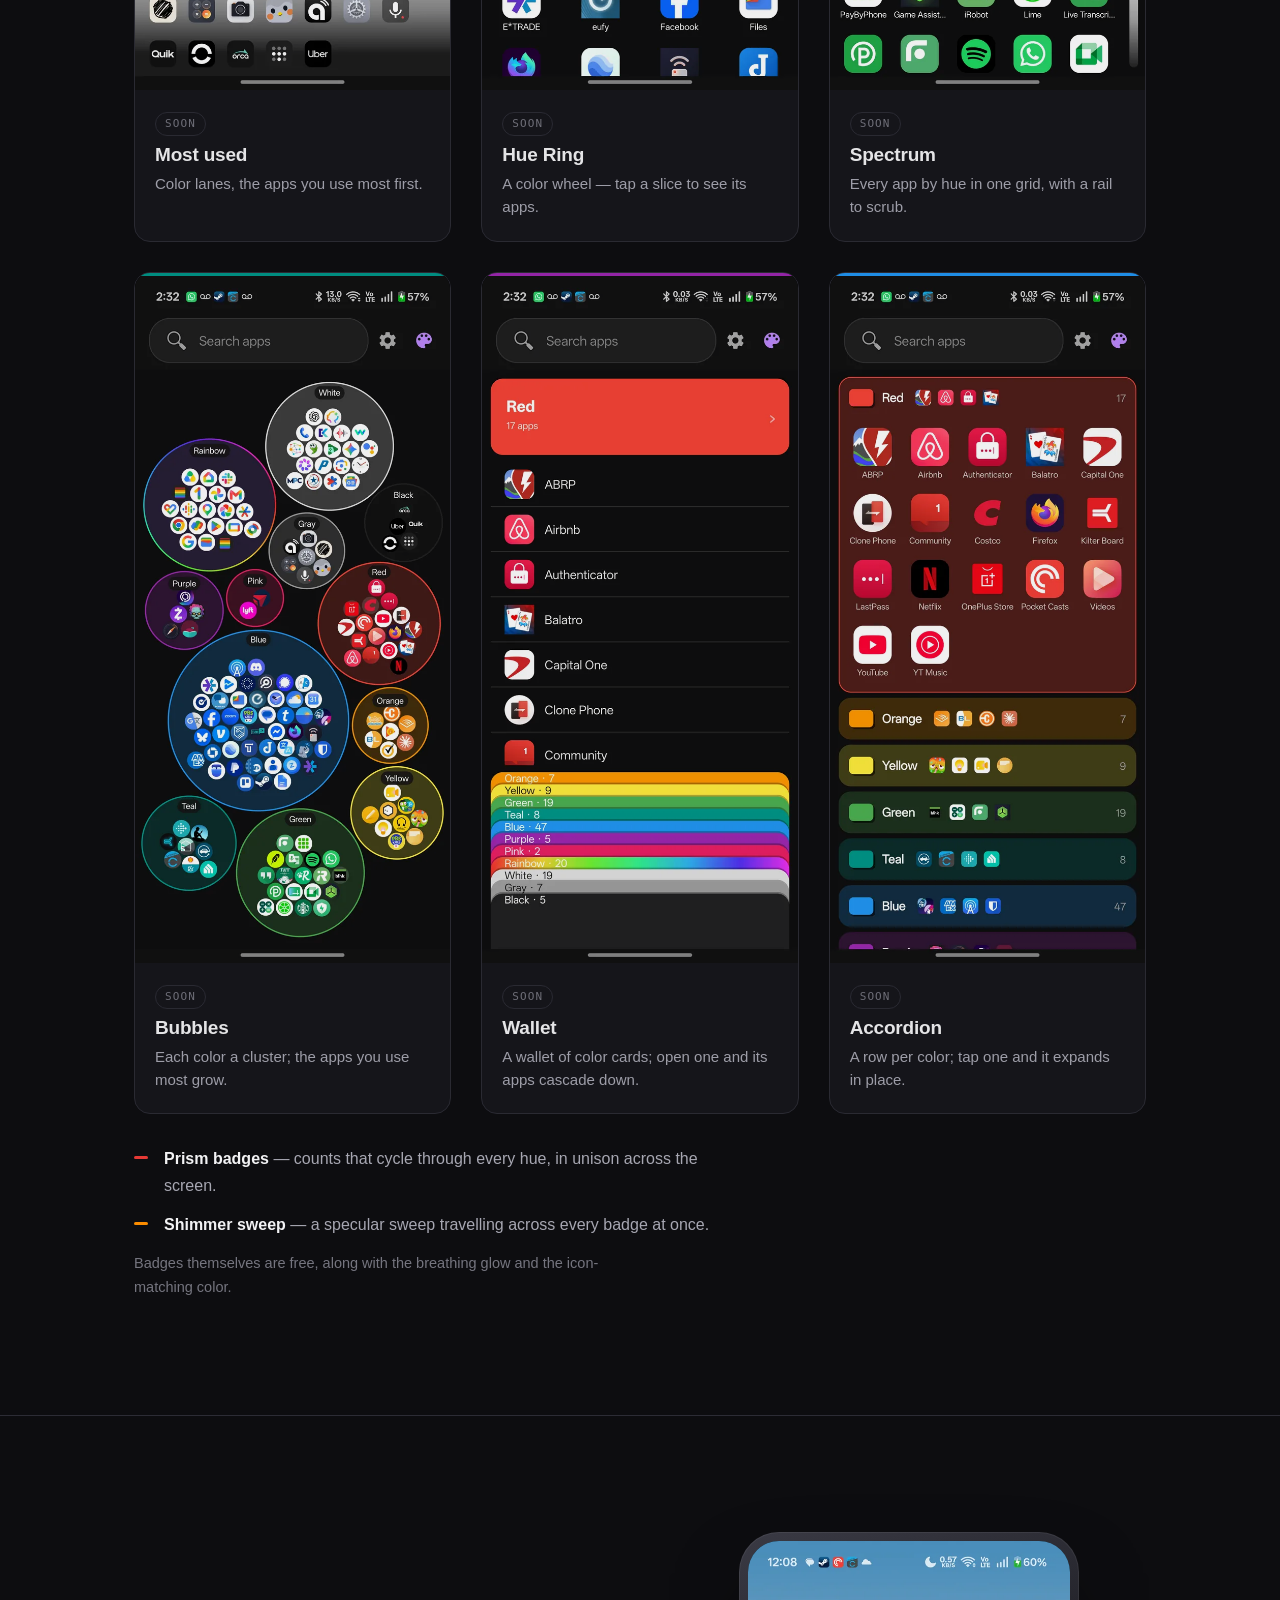
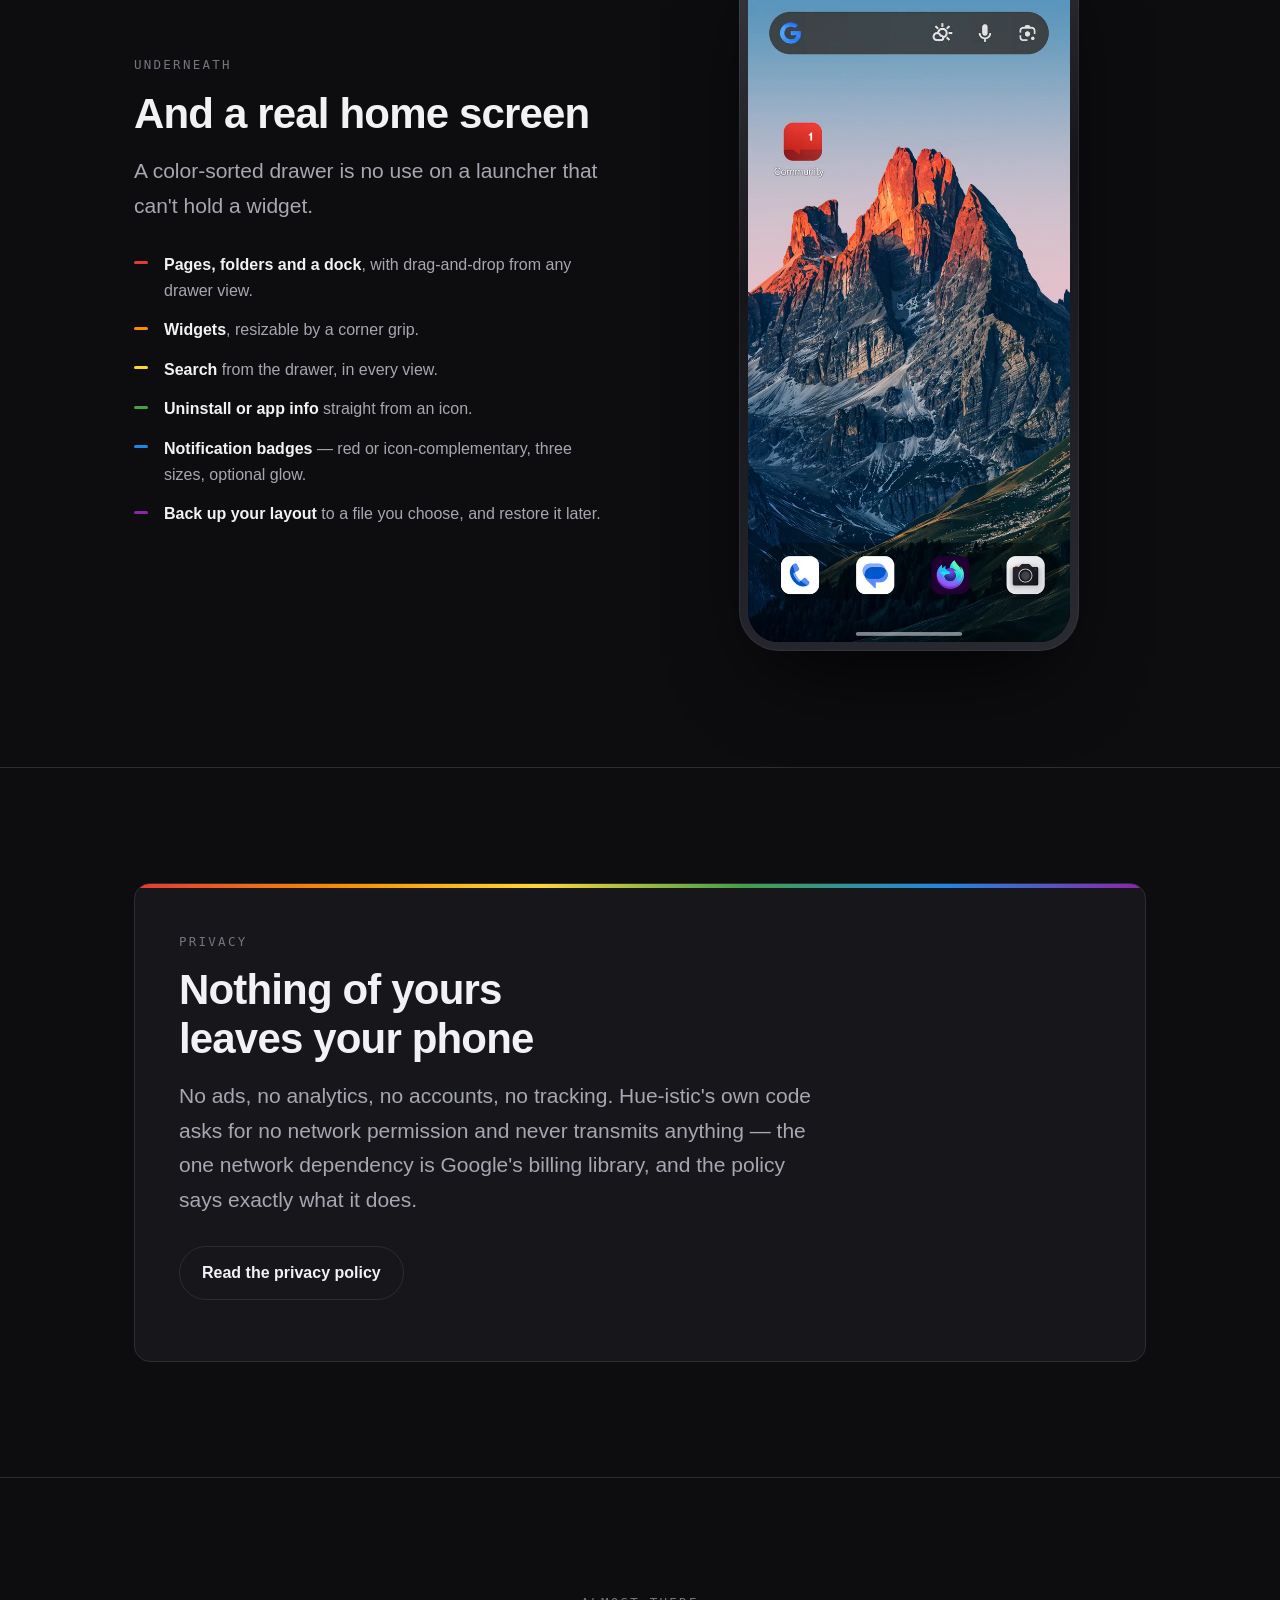
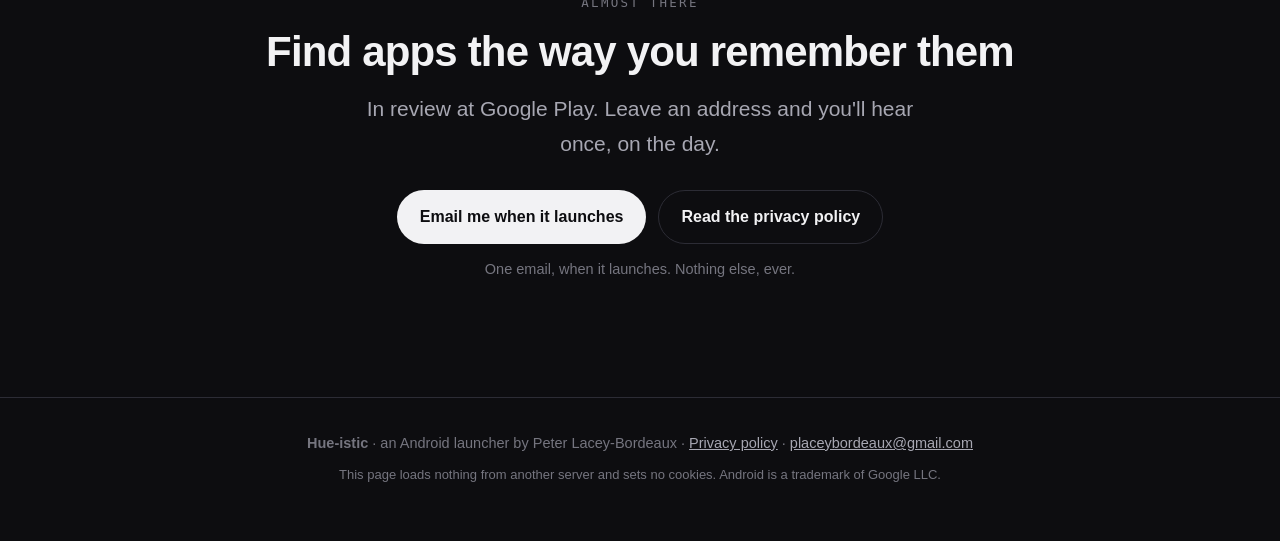
==== commit bcf8c79a: "Cut the copy roughly in half The page said everything twice. Most sections lose a sentence or two an" ====
--- a/index.html
+++ b/index.html
@@ -44,9 +44,8 @@
       <p class="eyebrow">Android home screen launcher</p>
       <h1>You don't remember the name.<br>You remember <span class="hue">the color</span>.</h1>
       <p class="lede">
-        Hue-istic arranges your app drawer by icon color — red through violet, every app where
-        your eye already expects it. Nine ways to look at the same apps, a real home screen
-        underneath, and nothing of yours ever leaves your phone.
+        An Android launcher that arranges your app drawer by icon color — nine ways to look at
+        the same apps, and nothing of yours ever leaves your phone.
       </p>
 
       <!-- ##RELEASE-STATE##  While the app is not yet on Google Play, the whole call to action
@@ -62,10 +61,7 @@
         </a>
         <a class="btn btn-ghost" href="#views">See all nine views</a>
       </div>
-      <p class="cta-note">
-        One email, when it launches. Nothing else, ever — and there is no list to leave, because
-        there is no list: your message goes to a person's inbox.
-      </p>
+      <p class="cta-note">One email, when it launches. Nothing else, ever.</p>
     </div>
 
     <!-- ============================================================ the reel -->
@@ -117,19 +113,15 @@
   <div class="wrap">
     <p class="eyebrow">Included</p>
     <h2>Three ways to browse, out of the box</h2>
-    <p class="lede">
-      Same apps, three different shapes. Switch with one button in the drawer's toolbar;
-      search works in all of them, and any app can be long-pressed and dragged onto your home
-      screen from any of them.
-    </p>
+    <p class="lede">Same apps, three shapes. One button in the drawer switches between them.</p>
 
     <div class="cards">
       <article class="card" style="--c: var(--s1)">
         <div class="card-shot"><img src="assets/shots/rainbow.webp" srcset="assets/shots/rainbow.webp 620w, assets/shots/rainbow@2x.webp 1240w" sizes="(max-width: 580px) 92vw, (max-width: 900px) 44vw, 340px" alt="The Rainbow view: apps in a grid beneath a RED section header." loading="lazy" decoding="async" width="620" height="1351"></div>
         <div class="card-body">
           <h3>Rainbow</h3>
-          <p>Every app in one list, grouped into color sections from red through violet. A toggle
-             hides the headers for one continuous rainbow.</p>
+          <p>Every app in one list, red through violet. A toggle hides the section headers for
+             one continuous rainbow.</p>
         </div>
       </article>
 
@@ -137,8 +129,7 @@
         <div class="card-shot"><img src="assets/shots/mosaic.webp" srcset="assets/shots/mosaic.webp 620w, assets/shots/mosaic@2x.webp 1240w" sizes="(max-width: 580px) 92vw, (max-width: 900px) 44vw, 340px" alt="The Mosaic view: twelve colored tiles, each packed with that color's app icons." loading="lazy" decoding="async" width="620" height="1351"></div>
         <div class="card-body">
           <h3>Mosaic</h3>
-          <p>A mosaic of color tiles, one per color, each filled with that color's icons. Tap a
-             tile to open those apps as a list.</p>
+          <p>One tile per color, filled with that color's icons. Tap a tile for its apps.</p>
         </div>
       </article>
 
@@ -146,8 +137,7 @@
         <div class="card-shot"><img src="assets/shots/honeycomb.webp" srcset="assets/shots/honeycomb.webp 620w, assets/shots/honeycomb@2x.webp 1240w" sizes="(max-width: 580px) 92vw, (max-width: 900px) 44vw, 340px" alt="The Honeycomb view: a dense hex spiral of app icons on colored cells." loading="lazy" decoding="async" width="620" height="1351"></div>
         <div class="card-body">
           <h3>Honeycomb</h3>
-          <p>A hex spiral, one cell per app, with the apps you use most in the center. Grant
-             usage access and it reorders itself around you.</p>
+          <p>A hex spiral, one cell per app, with the apps you use most at the center.</p>
         </div>
       </article>
     </div>
@@ -160,9 +150,8 @@
     <p class="eyebrow">On the way</p>
     <h2>Six more views, and two ways to wear a badge</h2>
     <p class="lede">
-      One purchase, yours for good — when it lands. It is not on sale yet, so the app doesn't
-      ask: it shows you all six, live, rendered with your own apps, and offers to tell you when
-      they arrive.
+      One purchase, yours for good — when it lands. Not on sale yet, so the app doesn't ask: it
+      renders all six live with your own apps and offers to tell you when they arrive.
     </p>
 
     <div class="cards">
@@ -204,13 +193,11 @@
     </div>
 
     <ul class="ticks" style="margin-top: 32px; max-width: 62ch">
-      <li><b>Prism badges</b> — notification counts that cycle through every hue, in unison across
-          the screen.</li>
+      <li><b>Prism badges</b> — counts that cycle through every hue, in unison across the screen.</li>
       <li><b>Shimmer sweep</b> — a specular sweep travelling across every badge at once.</li>
     </ul>
     <p class="cta-note" style="max-width: 62ch">
-      The badges themselves are free, and so are the breathing glow and the icon-matching color.
-      These two are the extras that come with the six views.
+      Badges themselves are free, along with the breathing glow and the icon-matching color.
     </p>
   </div>
 </section>
@@ -226,17 +213,13 @@
     <div>
       <p class="eyebrow">Underneath</p>
       <h2>And a real home screen</h2>
-      <p class="lede">
-        A color-sorted drawer is no use bolted to a launcher that can't hold a widget. This one
-        does the ordinary things properly.
-      </p>
+      <p class="lede">A color-sorted drawer is no use on a launcher that can't hold a widget.</p>
       <ul class="ticks">
-        <li><b>Pages, folders and a dock</b>, with drag-and-drop straight out of any drawer view.</li>
-        <li><b>Widgets</b>, with resizing by a corner grip and a choice of picker layouts.</li>
+        <li><b>Pages, folders and a dock</b>, with drag-and-drop from any drawer view.</li>
+        <li><b>Widgets</b>, resizable by a corner grip.</li>
         <li><b>Search</b> from the drawer, in every view.</li>
-        <li><b>Uninstall or open app info</b> straight from an icon.</li>
-        <li><b>Notification badges</b> on icons — red or icon-complementary, three sizes, with an
-            optional breathing glow. Needs notification access; off by default.</li>
+        <li><b>Uninstall or app info</b> straight from an icon.</li>
+        <li><b>Notification badges</b> — red or icon-complementary, three sizes, optional glow.</li>
         <li><b>Back up your layout</b> to a file you choose, and restore it later.</li>
       </ul>
     </div>
@@ -251,44 +234,12 @@
       <div class="privacy-inner">
         <p class="eyebrow">Privacy</p>
         <h2>Nothing of yours leaves your phone</h2>
-        <p class="lede" style="margin-bottom: 0">
-          No ads, no analytics, no accounts, no tracking. Hue-istic's own code asks for no network
-          permission and never transmits anything, anywhere.
+        <p class="lede">
+          No ads, no analytics, no accounts, no tracking. Hue-istic's own code asks for no
+          network permission and never transmits anything — the one network dependency is
+          Google's billing library, and the policy says exactly what it does.
         </p>
-
-        <div class="claims">
-          <div>
-            <h3>Your app list stays local</h3>
-            <p>Icons are read from the system and the color worked out for each one is cached on
-               your device. It is never uploaded.</p>
-          </div>
-          <div>
-            <h3>Usage access is optional</h3>
-            <p>Granted by you in Android settings, used only to order apps by use, held in memory,
-               never written to disk. Revoke it and every view falls back to unsorted.</p>
-          </div>
-          <div>
-            <h3>Badges read two fields</h3>
-            <p>Which app posted a notification, and whether it is an ongoing one. Never the title,
-               the text or any other content — and nothing is kept once it is dismissed.</p>
-          </div>
-          <div>
-            <h3>Crash reports stay put</h3>
-            <p>Written to the app's own storage so a problem can be diagnosed. The app never sends
-               them; sharing one is a thing you do, through Android's share sheet.</p>
-          </div>
-        </div>
-
-        <p class="fineprint">
-          One caveat, stated plainly: Google's Play Billing library — the thing that will handle the
-          single optional purchase — brings the internet permission with it and may send Google its
-          own diagnostics about how the library is working. That is the only network code in the
-          app, none of it is ours, and none of it is about you.
-          <br><br>
-          <a href="privacy"><strong>Read the full privacy policy &rarr;</strong></a>
-          It is also inside the app, under Settings &rarr; About, so it can be read without a
-          browser.
-        </p>
+        <p><a class="btn btn-ghost" href="privacy">Read the privacy policy</a></p>
       </div>
     </div>
   </div>
@@ -299,10 +250,7 @@
   <div class="wrap">
     <p class="eyebrow">Almost there</p>
     <h2>Find apps the way you remember them</h2>
-    <p class="lede">
-      Hue-istic is finished and in review at Google Play. Leave an address and you'll hear once,
-      on the day it goes live.
-    </p>
+    <p class="lede">In review at Google Play. Leave an address and you'll hear once, on the day.</p>
     <!-- ##RELEASE-STATE##  Second of the two call-to-action blocks. See README.md. -->
     <div class="cta-row">
       <a class="btn btn-primary"
@@ -324,8 +272,8 @@
     <a href="mailto:placeybordeaux@gmail.com">placeybordeaux@gmail.com</a>
   </p>
   <p class="foot-fine">
-    This page loads no fonts, scripts, images or anything else from another server, and sets no
-    cookies. Android is a trademark of Google LLC.
+    This page loads nothing from another server and sets no cookies.
+    Android is a trademark of Google LLC.
   </p>
 </footer>
 
--- a/assets/css/site.css
+++ b/assets/css/site.css
@@ -194,9 +194,15 @@
 }
 
 /* Stills mode: every frame stacked, one visible at a time. Opacity rather than display so the
-   crossfade has something to animate and the images are all decoded up front. */
+   crossfade has something to animate and the images are all decoded up front.
+
+   The outgoing frame is held at full opacity underneath the incoming one (`.prev`) rather than
+   faded out alongside it. Two images crossing at 50% each over a black backdrop dip visibly
+   dark at the midpoint — on a phone frame that reads as the screen blinking off. Holding the
+   old one until the new has arrived makes it a true dissolve. */
 .reel-still { opacity: 0; transition: opacity 420ms ease; }
-.reel-still.on { opacity: 1; }
+.reel-still.prev { opacity: 1; z-index: 1; transition: none; }
+.reel-still.on { opacity: 1; z-index: 2; }
 @media (prefers-reduced-motion: reduce) { .reel-still { transition: none; } }
 
 .reel-caption {
@@ -284,11 +290,6 @@
 .privacy-inner { padding: clamp(26px, 4vw, 44px); }
 .privacy-inner h2 { max-width: 20ch; }
 
-.claims { display: grid; gap: 20px 32px; grid-template-columns: repeat(2, minmax(0, 1fr)); margin-top: 28px; }
-@media (max-width: 720px) { .claims { grid-template-columns: 1fr; } }
-.claims h3 { font-size: 16px; margin-bottom: 4px; }
-.claims p { margin: 0; color: var(--dim); font-size: 15px; }
-
 .fineprint { margin-top: 26px; padding-top: 20px; border-top: 1px solid var(--line); color: var(--dimmer); font-size: 14.5px; }
 .fineprint a { color: var(--dim); }
 
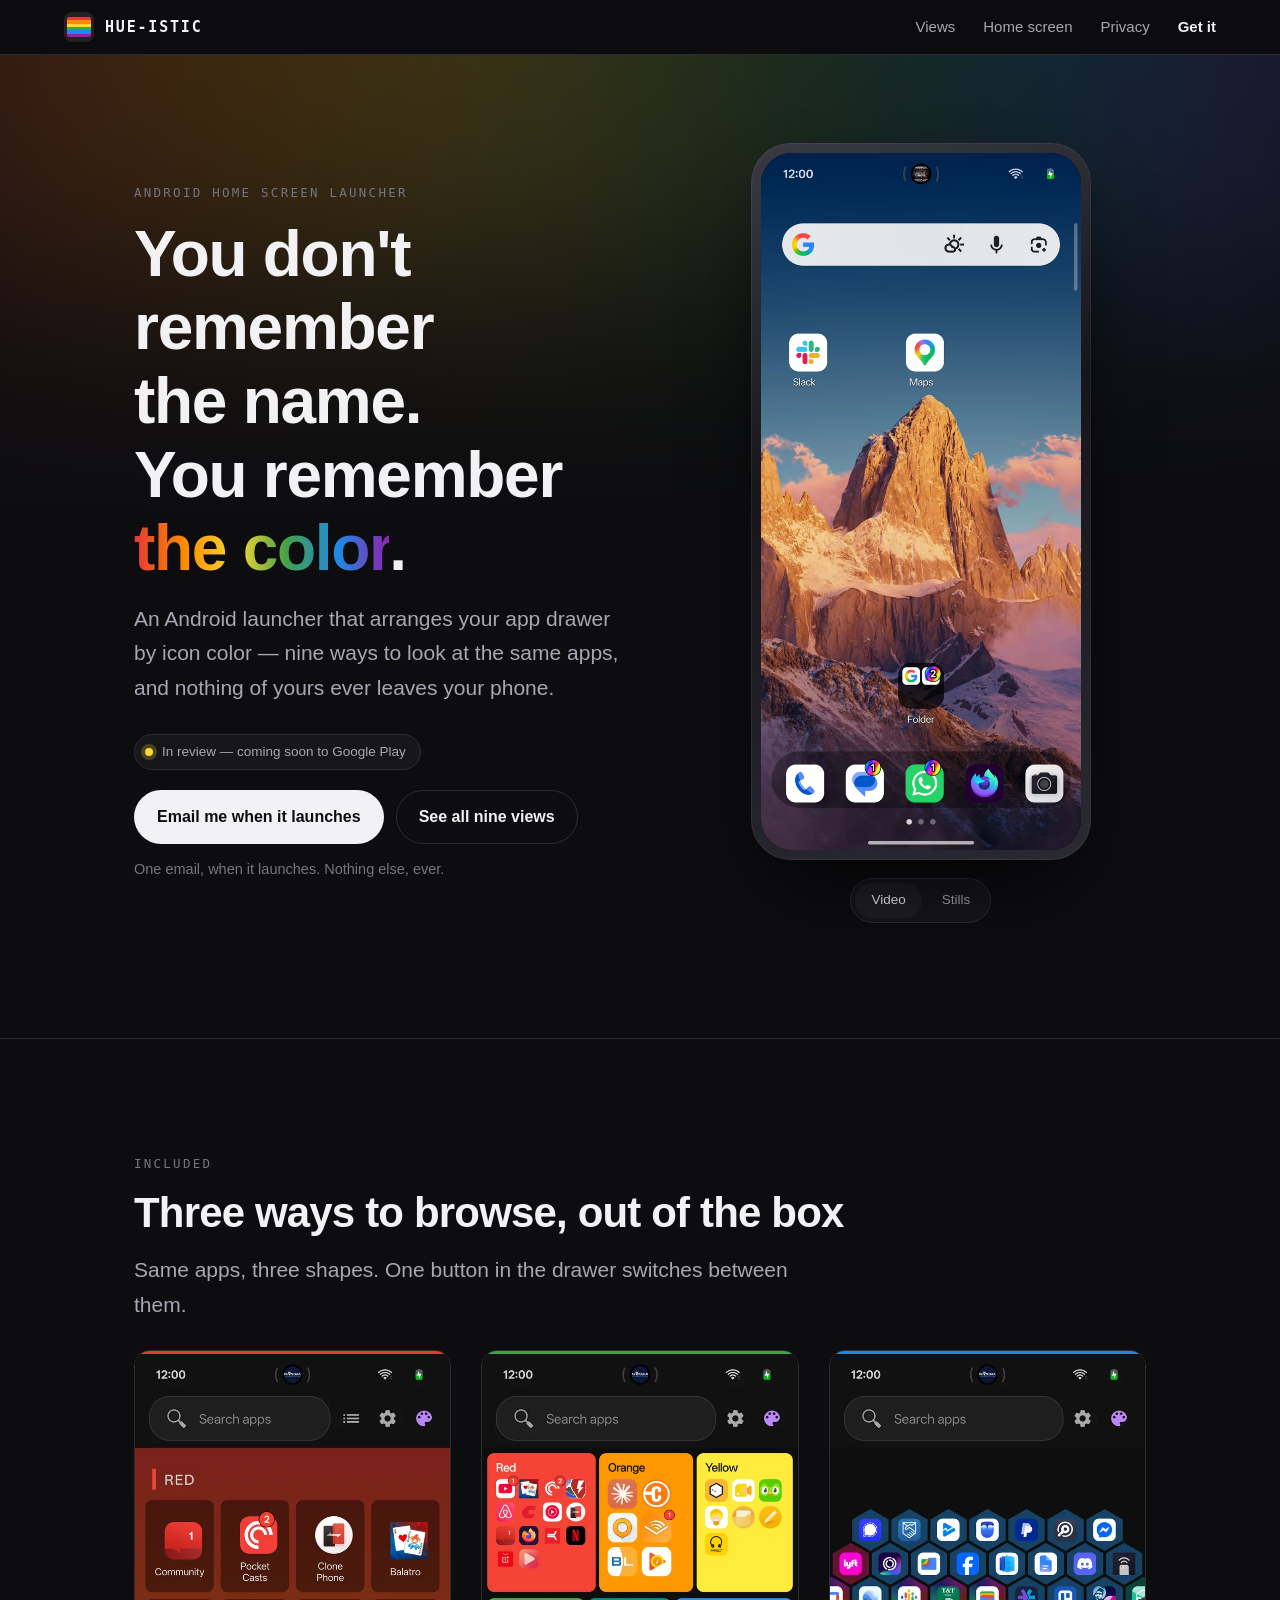
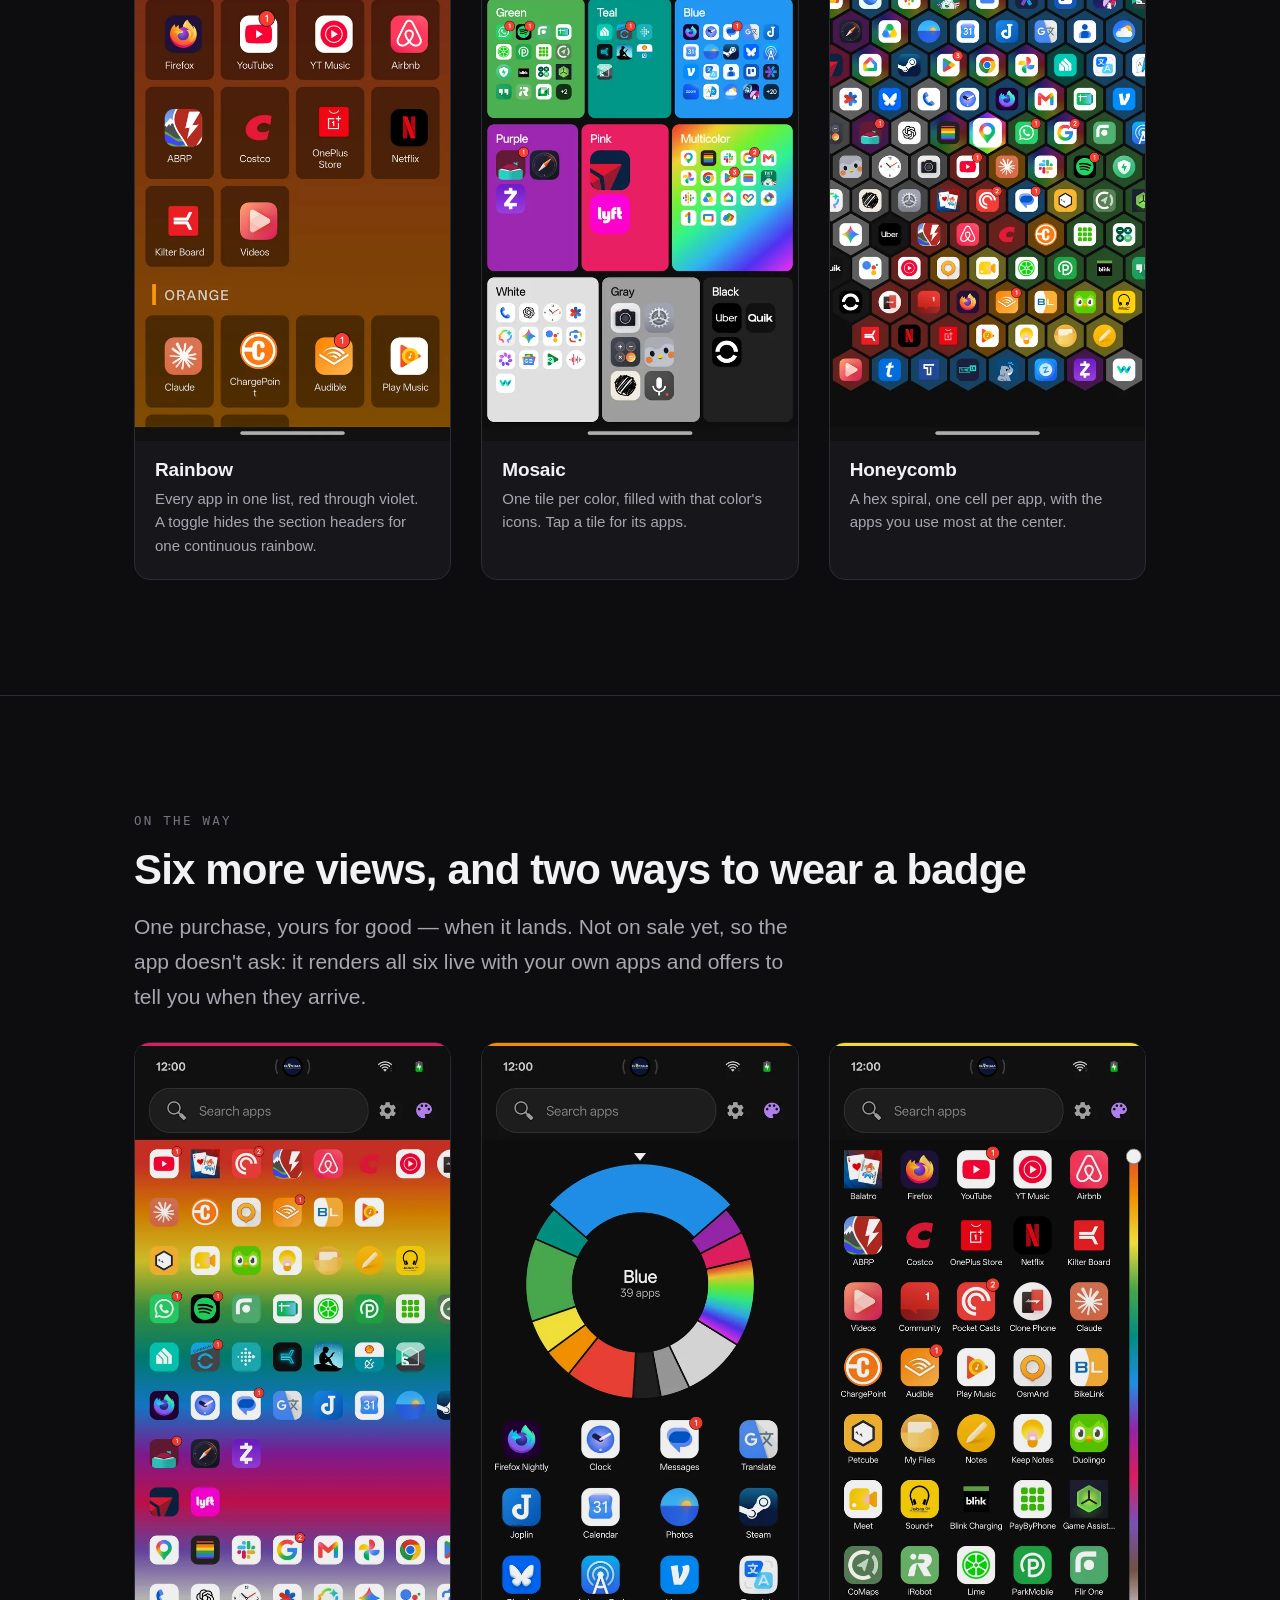
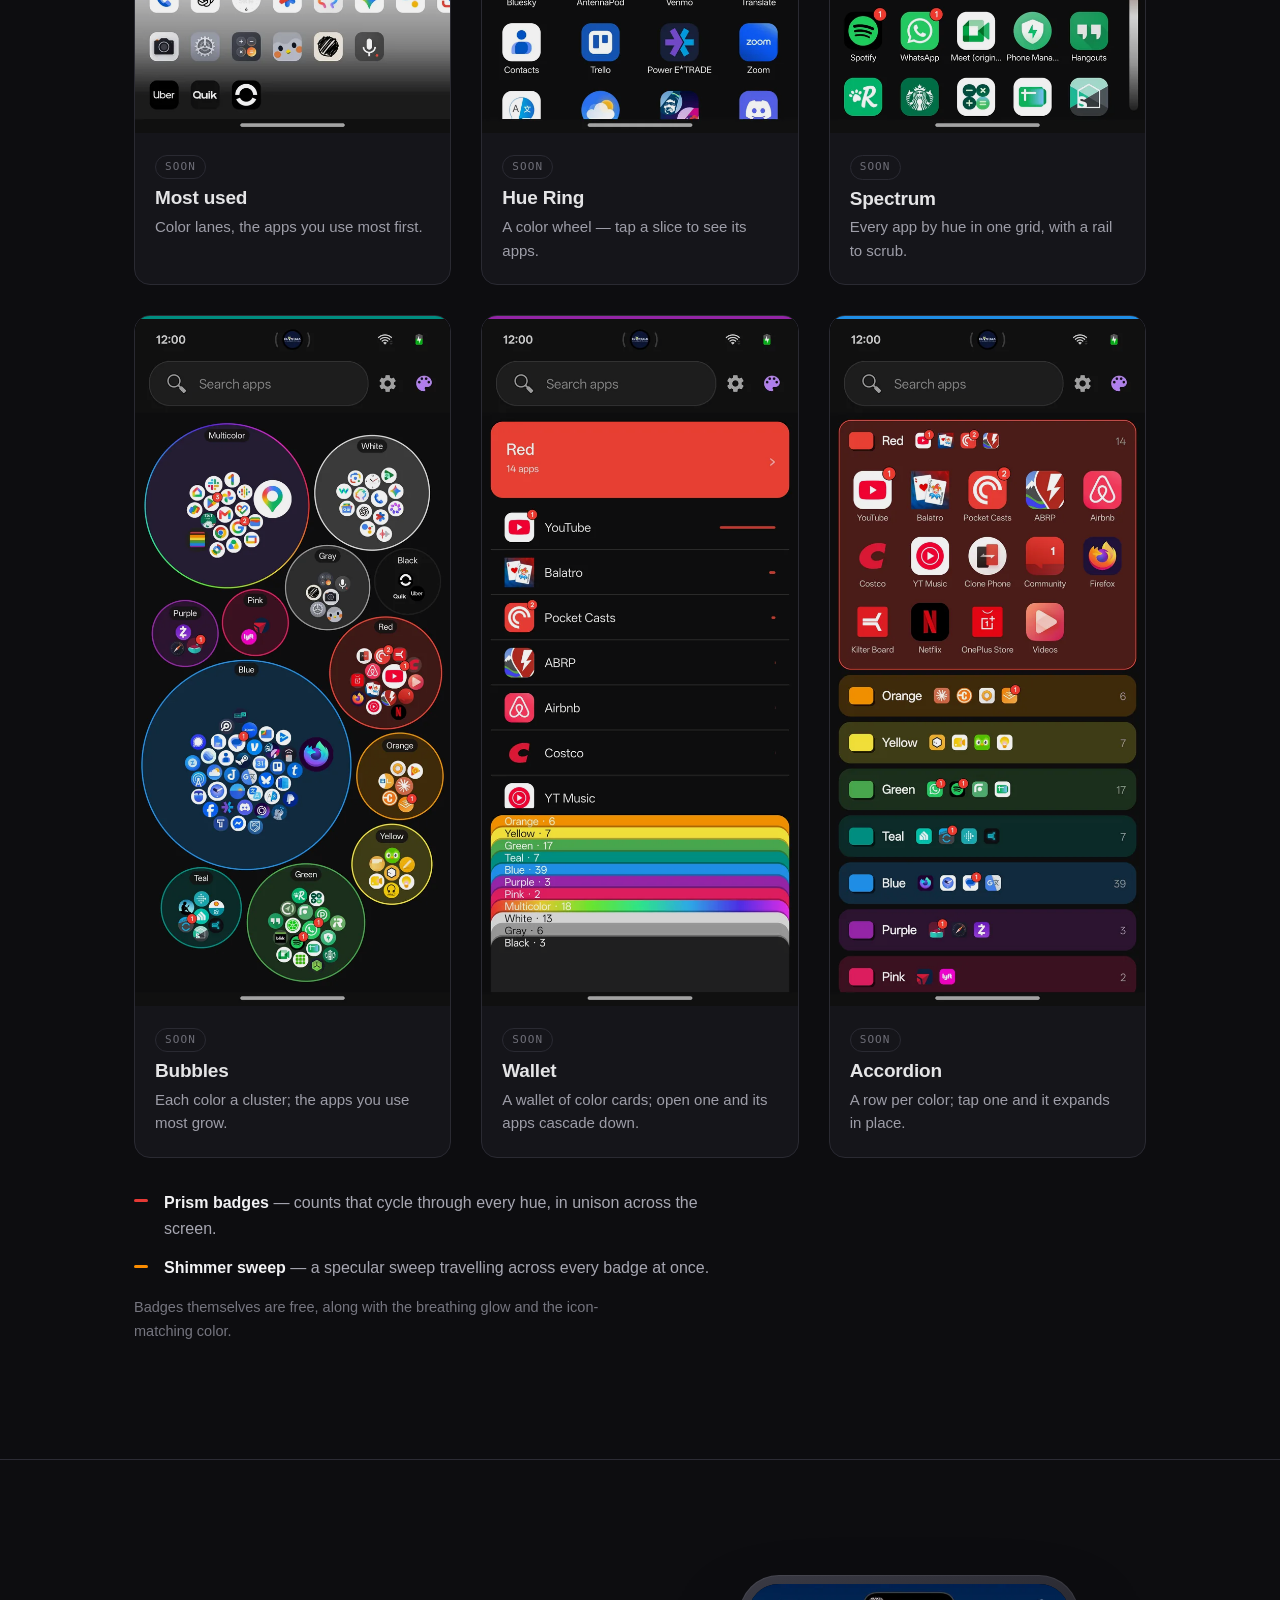
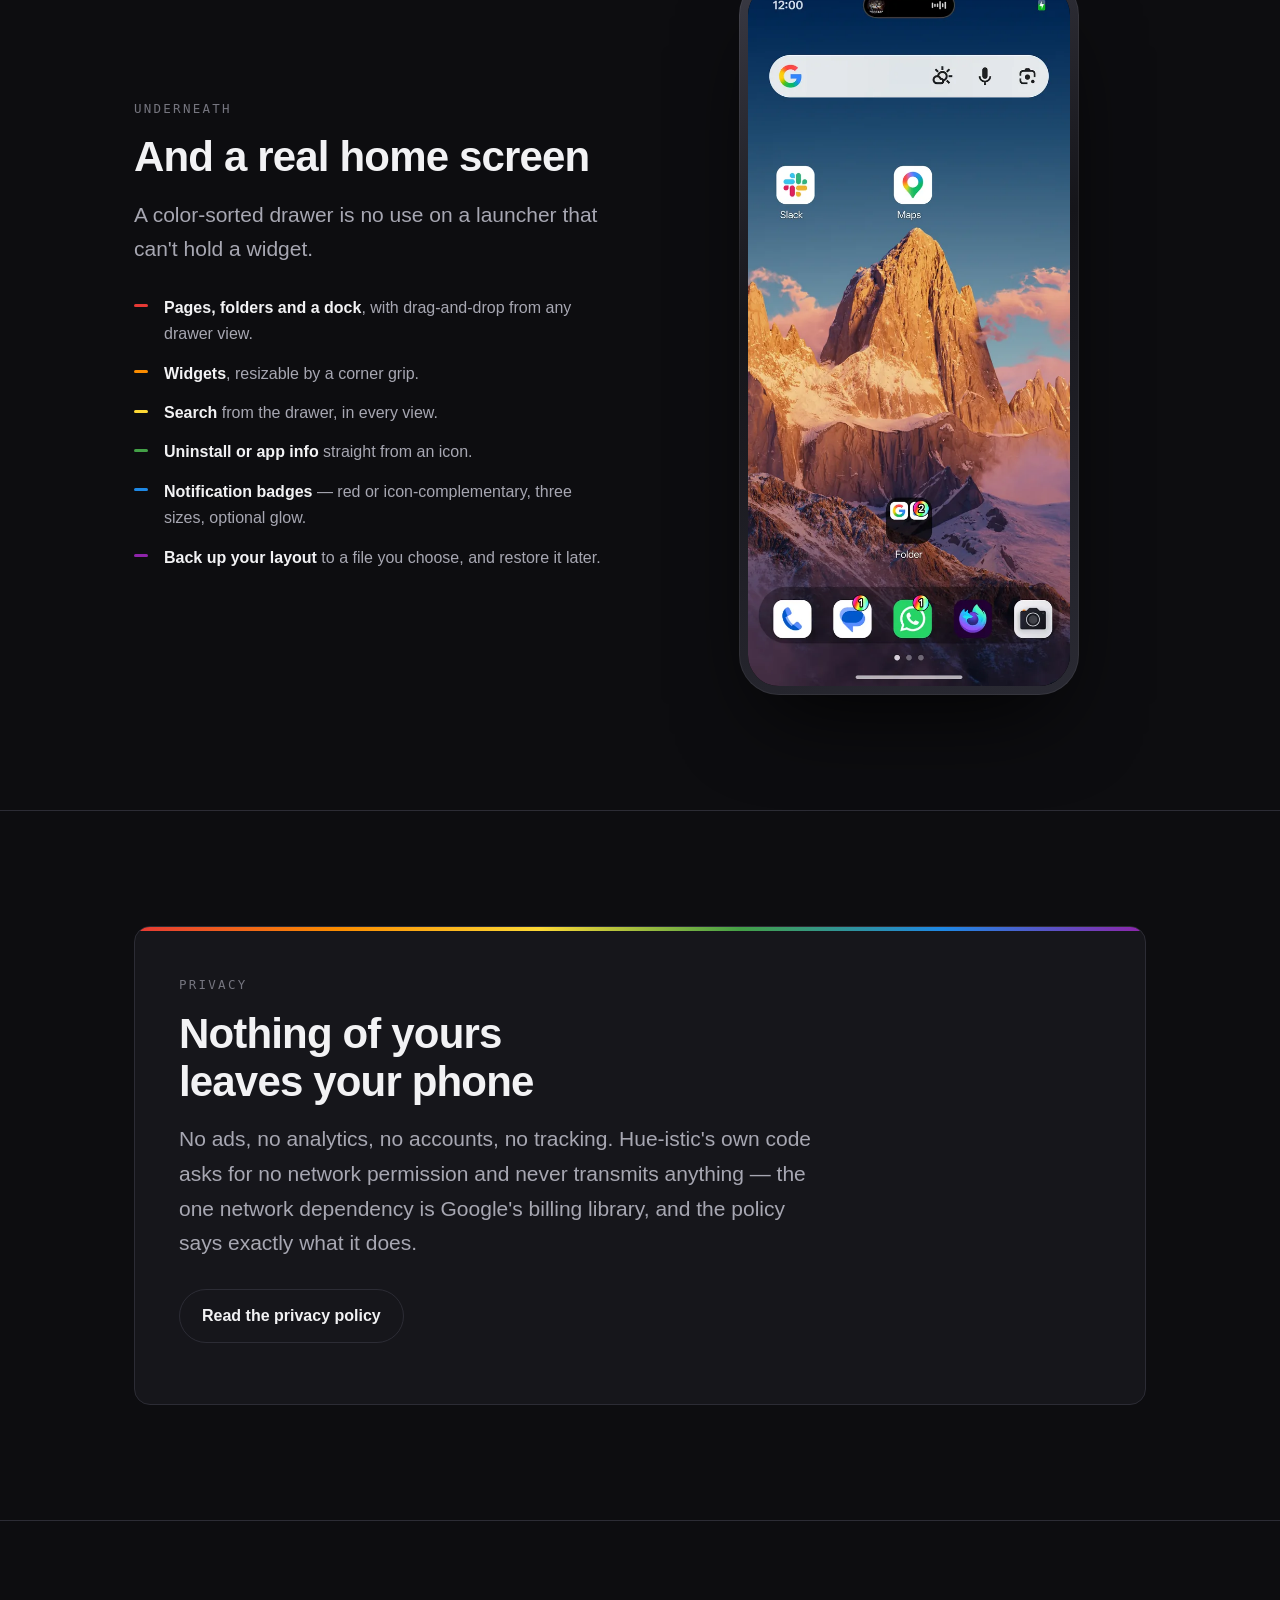
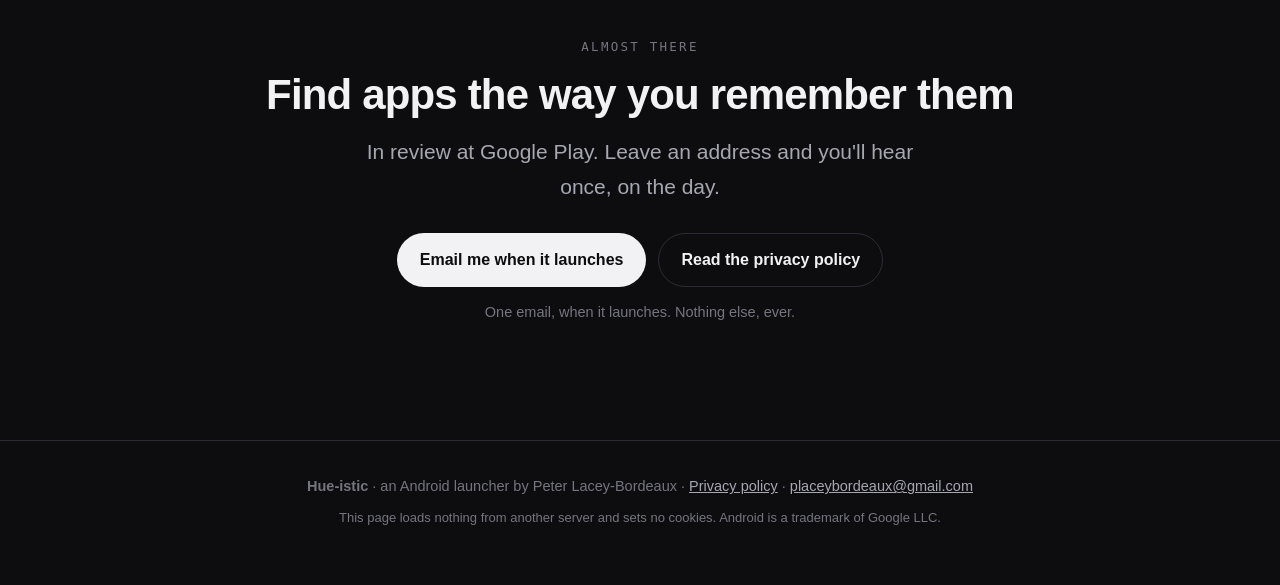
==== commit 0e45e633: "Every screenshot retaken, masked, and a real sizzle reel All ten stills are fresh off the phone with" ====
--- a/index.html
+++ b/index.html
@@ -73,7 +73,7 @@
                tour, and the switch under the frame chooses. reel.js hides whichever is off; with
                no JS the first still shows, captioned, and the page still makes its point. -->
           <video id="reel-video" hidden muted loop playsinline preload="none"
-                 poster="assets/shots/mosaic.webp" aria-label="A run through the Hue-istic drawer views">
+                 poster="assets/shots/home.webp" aria-label="A run through the Hue-istic drawer views">
             <source src="assets/video/sizzle.webm" type="video/webm">
             <source src="assets/video/sizzle.mp4" type="video/mp4">
           </video>
@@ -83,7 +83,6 @@
             <img class="reel-still" src="assets/shots/rainbow.webp" srcset="assets/shots/rainbow.webp 620w, assets/shots/rainbow@2x.webp 1240w" sizes="340px" alt="The Rainbow view: apps in a grid under a RED section header, the background shading from red to orange." data-cap="Rainbow" data-sub="Every app in one list, red through violet." loading="lazy" decoding="async">
             <img class="reel-still" src="assets/shots/mosaic.webp" srcset="assets/shots/mosaic.webp 620w, assets/shots/mosaic@2x.webp 1240w" sizes="340px" alt="The Mosaic view: twelve colored tiles — red, orange, yellow, green, teal, blue, purple, pink, rainbow, white, gray, black — each packed with that color's app icons." data-cap="Mosaic" data-sub="One tile per color. Tap a tile for its apps." loading="lazy" decoding="async">
             <img class="reel-still" src="assets/shots/honeycomb.webp" srcset="assets/shots/honeycomb.webp 620w, assets/shots/honeycomb@2x.webp 1240w" sizes="340px" alt="The Honeycomb view: a dense hex spiral of app icons on colored cells." data-cap="Honeycomb" data-sub="A hex spiral, the apps you use most at its center." loading="lazy" decoding="async">
-            <img class="reel-still" src="assets/shots/peek.webp" srcset="assets/shots/peek.webp 620w, assets/shots/peek@2x.webp 1240w" sizes="340px" alt="A strip across the bottom of the drawer titled Other ways to look, showing eight live thumbnails of the other views." data-cap="Other ways to look" data-sub="The strip previews every view with your own apps." loading="lazy" decoding="async">
             <img class="reel-still" src="assets/shots/huering.webp" srcset="assets/shots/huering.webp 620w, assets/shots/huering@2x.webp 1240w" sizes="340px" alt="The Hue Ring view: a segmented color wheel labelled Blue, 47 apps, with those apps listed beneath it." data-cap="Hue Ring" data-sub="A color wheel — tap a slice to see its apps." loading="lazy" decoding="async">
             <img class="reel-still" src="assets/shots/spectrum.webp" srcset="assets/shots/spectrum.webp 620w, assets/shots/spectrum@2x.webp 1240w" sizes="340px" alt="The Spectrum view: every app icon in one dense grid ordered continuously by hue." data-cap="Spectrum" data-sub="Every app by hue in one grid, with a rail to scrub." loading="lazy" decoding="async">
             <img class="reel-still" src="assets/shots/bubbles.webp" srcset="assets/shots/bubbles.webp 620w, assets/shots/bubbles@2x.webp 1240w" sizes="340px" alt="The Bubbles view: circular clusters of app icons, one cluster per color, sized by how much each app is used." data-cap="Bubbles" data-sub="Each color a cluster. The apps you use most grow." loading="lazy" decoding="async">
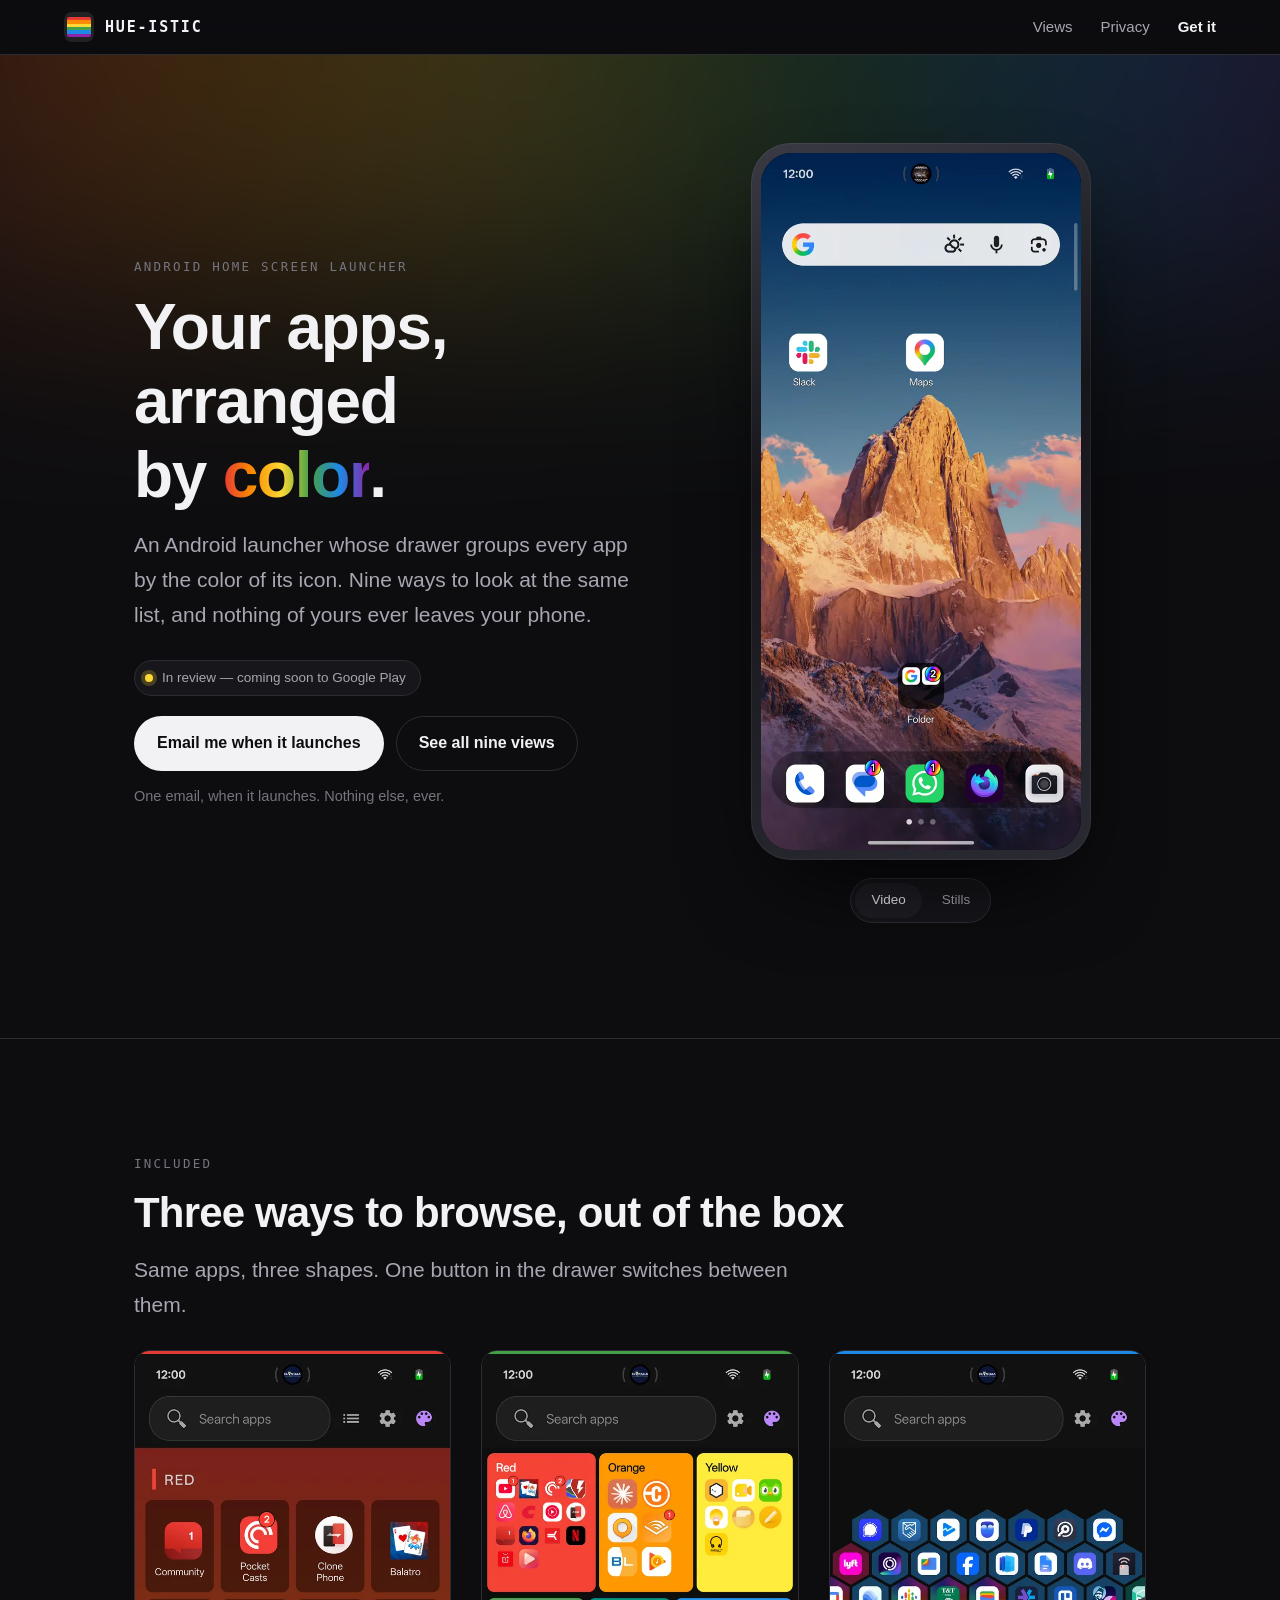
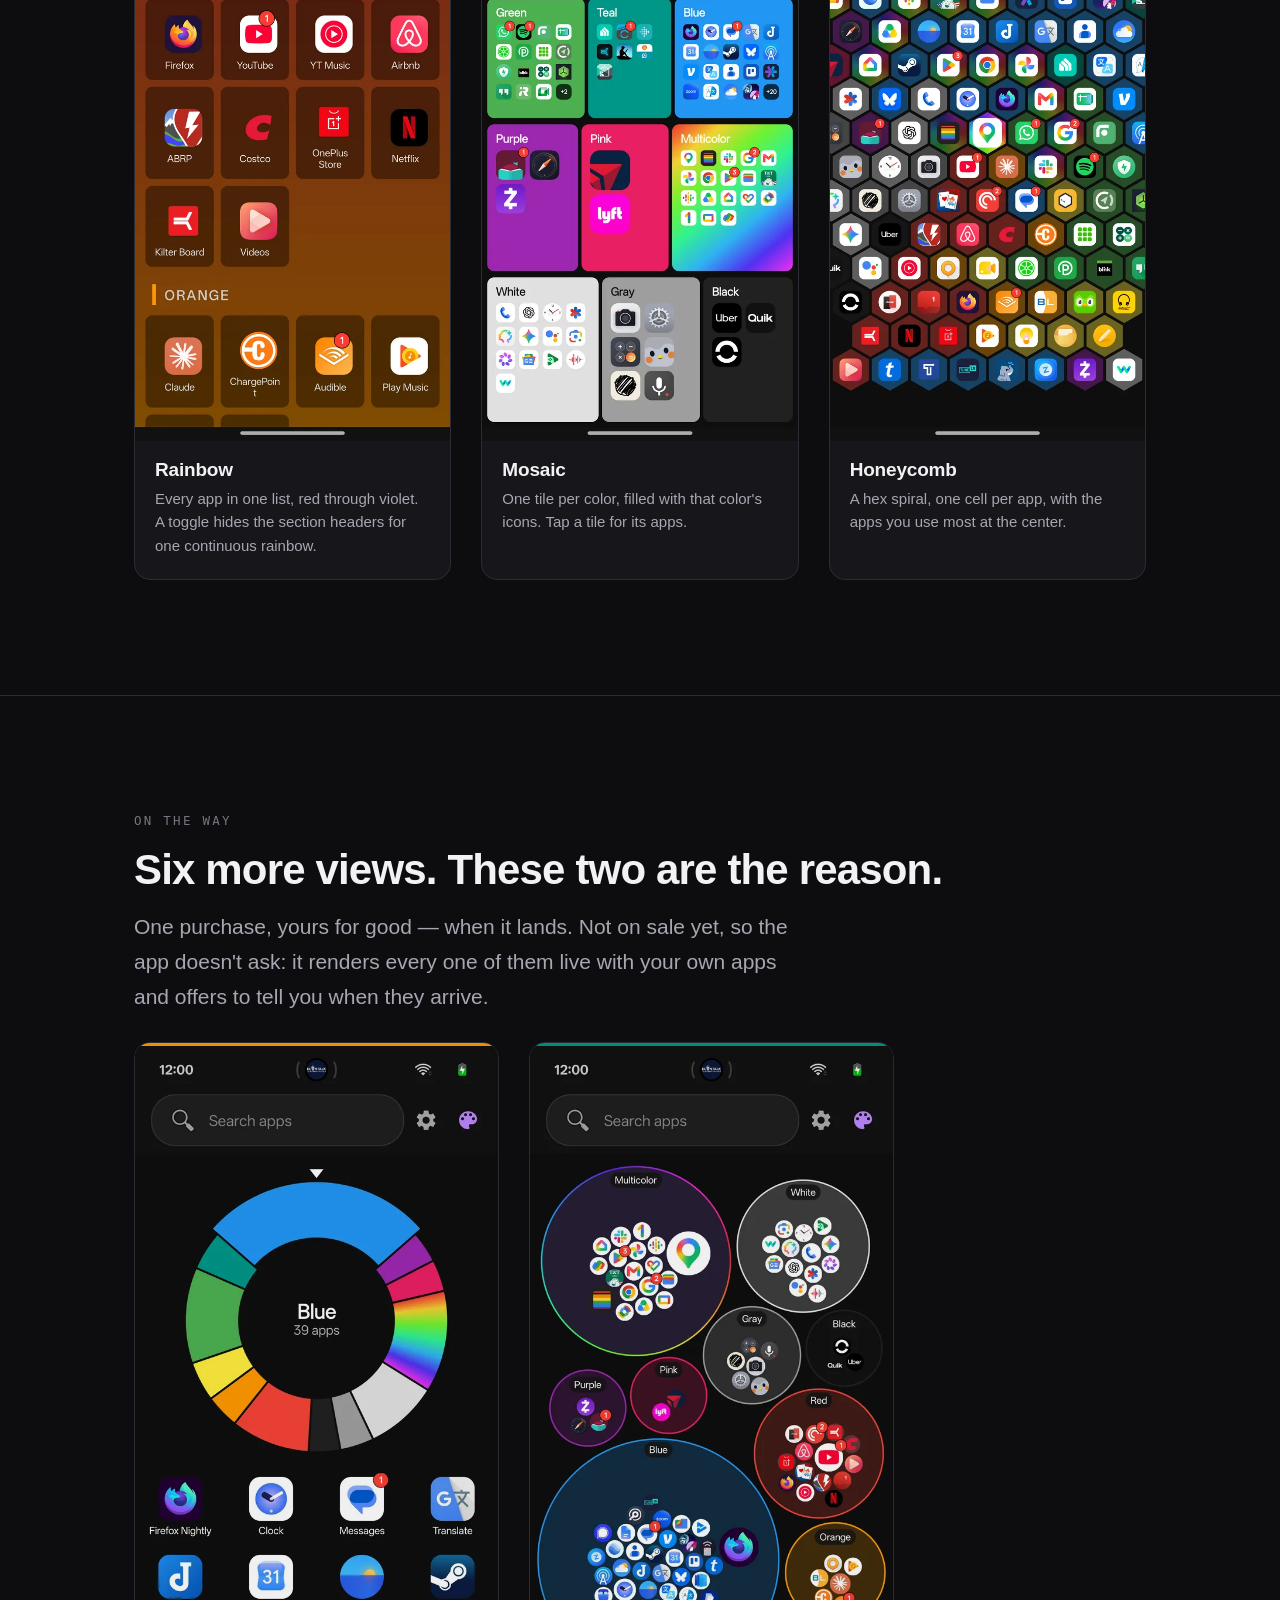
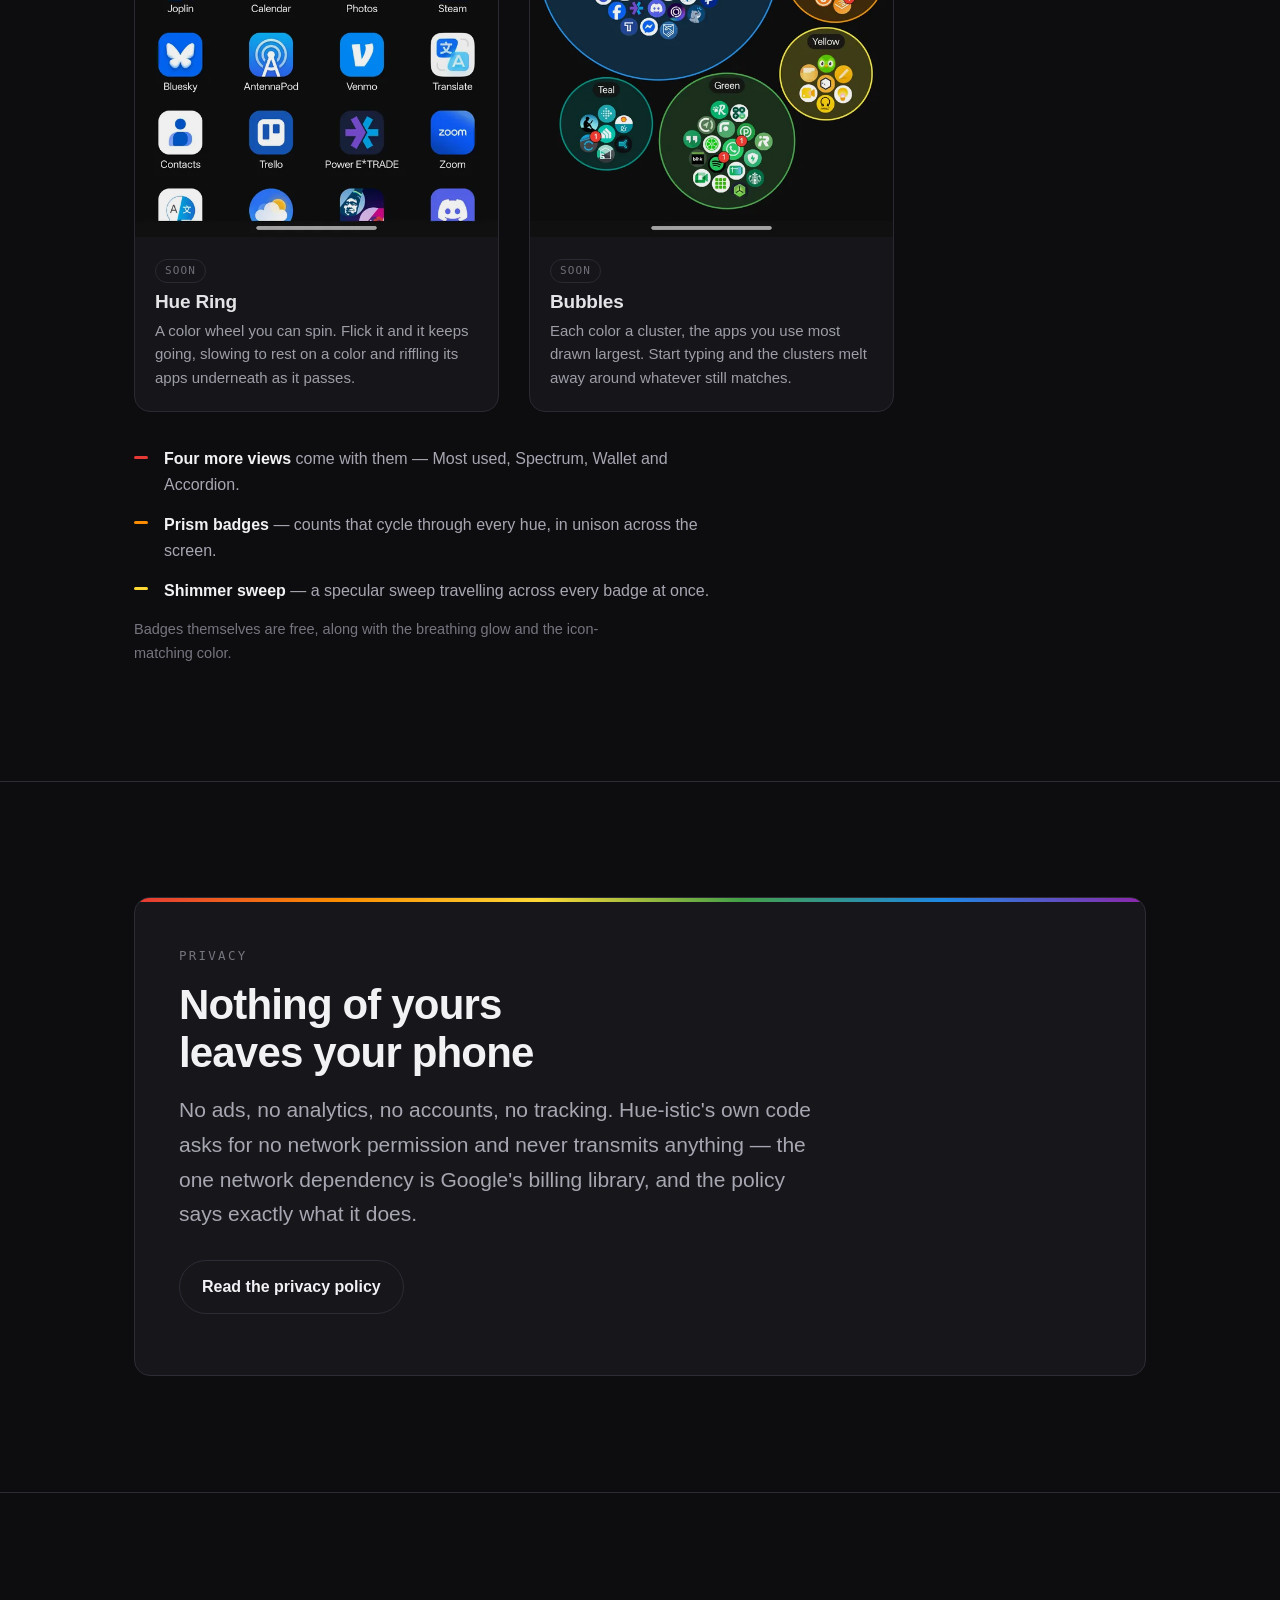
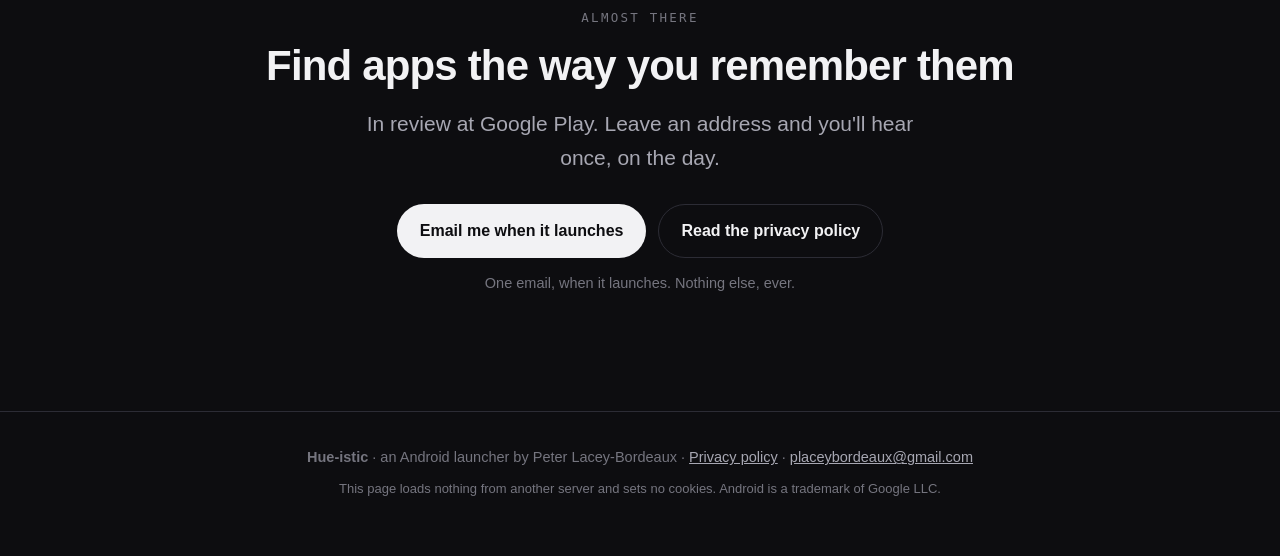
==== commit 5b033f9e: "Drop the memory claim, drop the home-screen section, feature two paid views Three edits, all of them" ====
--- a/index.html
+++ b/index.html
@@ -12,7 +12,7 @@
 
 <meta property="og:type" content="website">
 <meta property="og:title" content="Hue-istic — a launcher that sorts your apps by color">
-<meta property="og:description" content="You don't remember app names. You remember that the icon was red. An Android launcher built on that.">
+<meta property="og:description" content="An Android launcher that arranges your app drawer by icon color. Nine ways to look at the same apps.">
 <meta property="og:url" content="https://placeybordeaux.github.io/hueistic-site/">
 <meta property="og:image" content="https://placeybordeaux.github.io/hueistic-site/assets/img/og.png">
 <meta name="twitter:card" content="summary_large_image">
@@ -29,7 +29,6 @@
   </a>
   <nav class="bar-nav" aria-label="Sections">
     <a href="#views">Views</a>
-    <a href="#home" class="hide-s">Home screen</a>
     <a href="#privacy">Privacy</a>
     <a href="#get" class="bar-cta">Get it</a>
   </nav>
@@ -42,10 +41,10 @@
   <div class="wrap hero-grid">
     <div>
       <p class="eyebrow">Android home screen launcher</p>
-      <h1>You don't remember the name.<br>You remember <span class="hue">the color</span>.</h1>
+      <h1>Your apps, arranged by <span class="hue">color</span>.</h1>
       <p class="lede">
-        An Android launcher that arranges your app drawer by icon color — nine ways to look at
-        the same apps, and nothing of yours ever leaves your phone.
+        An Android launcher whose drawer groups every app by the color of its icon. Nine ways to
+        look at the same list, and nothing of yours ever leaves your phone.
       </p>
 
       <!-- ##RELEASE-STATE##  While the app is not yet on Google Play, the whole call to action
@@ -84,11 +83,7 @@
             <img class="reel-still" src="assets/shots/mosaic.webp" srcset="assets/shots/mosaic.webp 620w, assets/shots/mosaic@2x.webp 1240w" sizes="340px" alt="The Mosaic view: twelve colored tiles — red, orange, yellow, green, teal, blue, purple, pink, rainbow, white, gray, black — each packed with that color's app icons." data-cap="Mosaic" data-sub="One tile per color. Tap a tile for its apps." loading="lazy" decoding="async">
             <img class="reel-still" src="assets/shots/honeycomb.webp" srcset="assets/shots/honeycomb.webp 620w, assets/shots/honeycomb@2x.webp 1240w" sizes="340px" alt="The Honeycomb view: a dense hex spiral of app icons on colored cells." data-cap="Honeycomb" data-sub="A hex spiral, the apps you use most at its center." loading="lazy" decoding="async">
             <img class="reel-still" src="assets/shots/huering.webp" srcset="assets/shots/huering.webp 620w, assets/shots/huering@2x.webp 1240w" sizes="340px" alt="The Hue Ring view: a segmented color wheel labelled Blue, 47 apps, with those apps listed beneath it." data-cap="Hue Ring" data-sub="A color wheel — tap a slice to see its apps." loading="lazy" decoding="async">
-            <img class="reel-still" src="assets/shots/spectrum.webp" srcset="assets/shots/spectrum.webp 620w, assets/shots/spectrum@2x.webp 1240w" sizes="340px" alt="The Spectrum view: every app icon in one dense grid ordered continuously by hue." data-cap="Spectrum" data-sub="Every app by hue in one grid, with a rail to scrub." loading="lazy" decoding="async">
             <img class="reel-still" src="assets/shots/bubbles.webp" srcset="assets/shots/bubbles.webp 620w, assets/shots/bubbles@2x.webp 1240w" sizes="340px" alt="The Bubbles view: circular clusters of app icons, one cluster per color, sized by how much each app is used." data-cap="Bubbles" data-sub="Each color a cluster. The apps you use most grow." loading="lazy" decoding="async">
-            <img class="reel-still" src="assets/shots/wallet.webp" srcset="assets/shots/wallet.webp 620w, assets/shots/wallet@2x.webp 1240w" sizes="340px" alt="The Wallet view: a stack of colored cards, the red one opened to list its apps." data-cap="Wallet" data-sub="A wallet of color cards; open one and its apps cascade." loading="lazy" decoding="async">
-            <img class="reel-still" src="assets/shots/accordion.webp" srcset="assets/shots/accordion.webp 620w, assets/shots/accordion@2x.webp 1240w" sizes="340px" alt="The Accordion view: one row per color, the red row expanded in place to show its icons." data-cap="Accordion" data-sub="A row per color; tap one and it expands in place." loading="lazy" decoding="async">
-            <img class="reel-still" src="assets/shots/mostused.webp" srcset="assets/shots/mostused.webp 620w, assets/shots/mostused@2x.webp 1240w" sizes="340px" alt="The Most used view: a field of app icons on a rainbow gradient, ordered by how much each app is used." data-cap="Most used" data-sub="Color lanes, the apps you use most first." loading="lazy" decoding="async">
           </div>
 
           <div class="reel-caption" id="reel-caption" aria-live="polite">
@@ -144,84 +139,44 @@
 </section>
 
 <!-- ============================================================ the paid tier, honestly framed -->
+<!-- Two of the six get cards and screenshots; the other four are named in a line and nothing
+     more. They are the strongest of the set and a grid of six competing thumbnails sold none of
+     them. The count stays honest in the copy: the tier really does contain six views and two
+     badge extras, the in-app unlock page renders all of them, and a site implying two would
+     surprise the person who buys it. -->
 <section id="more">
   <div class="wrap">
     <p class="eyebrow">On the way</p>
-    <h2>Six more views, and two ways to wear a badge</h2>
+    <h2>Six more views. These two are the reason.</h2>
     <p class="lede">
       One purchase, yours for good — when it lands. Not on sale yet, so the app doesn't ask: it
-      renders all six live with your own apps and offers to tell you when they arrive.
+      renders every one of them live with your own apps and offers to tell you when they arrive.
     </p>
 
-    <div class="cards">
-      <article class="card is-soon" style="--c: var(--pink)">
-        <div class="card-shot"><img src="assets/shots/mostused.webp" srcset="assets/shots/mostused.webp 620w, assets/shots/mostused@2x.webp 1240w" sizes="(max-width: 580px) 92vw, (max-width: 900px) 44vw, 340px" alt="The Most used view: a field of icons on a rainbow gradient, ordered by usage." loading="lazy" decoding="async" width="620" height="1351"></div>
-        <div class="card-body"><span class="tag">Soon</span><h3>Most used</h3>
-          <p>Color lanes, the apps you use most first.</p></div>
-      </article>
-
+    <div class="cards cards-2">
       <article class="card is-soon" style="--c: var(--orange)">
-        <div class="card-shot"><img src="assets/shots/huering.webp" srcset="assets/shots/huering.webp 620w, assets/shots/huering@2x.webp 1240w" sizes="(max-width: 580px) 92vw, (max-width: 900px) 44vw, 340px" alt="The Hue Ring view: a segmented color wheel above the selected color's apps." loading="lazy" decoding="async" width="620" height="1351"></div>
+        <div class="card-shot"><img src="assets/shots/huering.webp" srcset="assets/shots/huering.webp 620w, assets/shots/huering@2x.webp 1240w" sizes="(max-width: 580px) 92vw, 46vw" alt="The Hue Ring view: a segmented color wheel labelled Blue, 39 apps, with those apps listed beneath it." loading="lazy" decoding="async" width="620" height="1351"></div>
         <div class="card-body"><span class="tag">Soon</span><h3>Hue Ring</h3>
-          <p>A color wheel — tap a slice to see its apps.</p></div>
-      </article>
-
-      <article class="card is-soon" style="--c: var(--yellow)">
-        <div class="card-shot"><img src="assets/shots/spectrum.webp" srcset="assets/shots/spectrum.webp 620w, assets/shots/spectrum@2x.webp 1240w" sizes="(max-width: 580px) 92vw, (max-width: 900px) 44vw, 340px" alt="The Spectrum view: every app in one grid ordered continuously by hue." loading="lazy" decoding="async" width="620" height="1351"></div>
-        <div class="card-body"><span class="tag">Soon</span><h3>Spectrum</h3>
-          <p>Every app by hue in one grid, with a rail to scrub.</p></div>
+          <p>A color wheel you can spin. Flick it and it keeps going, slowing to rest on a color
+             and riffling its apps underneath as it passes.</p></div>
       </article>
 
       <article class="card is-soon" style="--c: var(--teal)">
-        <div class="card-shot"><img src="assets/shots/bubbles.webp" srcset="assets/shots/bubbles.webp 620w, assets/shots/bubbles@2x.webp 1240w" sizes="(max-width: 580px) 92vw, (max-width: 900px) 44vw, 340px" alt="The Bubbles view: circular clusters of icons, one per color." loading="lazy" decoding="async" width="620" height="1351"></div>
+        <div class="card-shot"><img src="assets/shots/bubbles.webp" srcset="assets/shots/bubbles.webp 620w, assets/shots/bubbles@2x.webp 1240w" sizes="(max-width: 580px) 92vw, 46vw" alt="The Bubbles view: circular clusters of app icons, one cluster per color, each app sized by how much it is used." loading="lazy" decoding="async" width="620" height="1351"></div>
         <div class="card-body"><span class="tag">Soon</span><h3>Bubbles</h3>
-          <p>Each color a cluster; the apps you use most grow.</p></div>
-      </article>
-
-      <article class="card is-soon" style="--c: var(--purple)">
-        <div class="card-shot"><img src="assets/shots/wallet.webp" srcset="assets/shots/wallet.webp 620w, assets/shots/wallet@2x.webp 1240w" sizes="(max-width: 580px) 92vw, (max-width: 900px) 44vw, 340px" alt="The Wallet view: a stack of colored cards, one opened to list its apps." loading="lazy" decoding="async" width="620" height="1351"></div>
-        <div class="card-body"><span class="tag">Soon</span><h3>Wallet</h3>
-          <p>A wallet of color cards; open one and its apps cascade down.</p></div>
-      </article>
-
-      <article class="card is-soon" style="--c: var(--blue)">
-        <div class="card-shot"><img src="assets/shots/accordion.webp" srcset="assets/shots/accordion.webp 620w, assets/shots/accordion@2x.webp 1240w" sizes="(max-width: 580px) 92vw, (max-width: 900px) 44vw, 340px" alt="The Accordion view: one row per color, the red row expanded in place." loading="lazy" decoding="async" width="620" height="1351"></div>
-        <div class="card-body"><span class="tag">Soon</span><h3>Accordion</h3>
-          <p>A row per color; tap one and it expands in place.</p></div>
-      </article>
-    </div>
-
-    <ul class="ticks" style="margin-top: 32px; max-width: 62ch">
+          <p>Each color a cluster, the apps you use most drawn largest. Start typing and the
+             clusters melt away around whatever still matches.</p></div>
+      </article>
+    </div>
+
+    <ul class="ticks" style="margin-top: 34px; max-width: 62ch">
+      <li><b>Four more views</b> come with them — Most used, Spectrum, Wallet and Accordion.</li>
       <li><b>Prism badges</b> — counts that cycle through every hue, in unison across the screen.</li>
       <li><b>Shimmer sweep</b> — a specular sweep travelling across every badge at once.</li>
     </ul>
     <p class="cta-note" style="max-width: 62ch">
       Badges themselves are free, along with the breathing glow and the icon-matching color.
     </p>
-  </div>
-</section>
-
-<!-- ============================================================ the home screen -->
-<section id="home">
-  <div class="wrap split flip">
-    <div class="phone" style="--bezel: 9px">
-      <div class="phone-screen">
-        <img src="assets/shots/home.webp" srcset="assets/shots/home.webp 620w, assets/shots/home@2x.webp 1240w" sizes="340px" alt="The Hue-istic home screen with a wallpaper, a search widget, an app icon carrying a notification badge, and a four-icon dock." loading="lazy" decoding="async" width="620" height="1351">
-      </div>
-    </div>
-    <div>
-      <p class="eyebrow">Underneath</p>
-      <h2>And a real home screen</h2>
-      <p class="lede">A color-sorted drawer is no use on a launcher that can't hold a widget.</p>
-      <ul class="ticks">
-        <li><b>Pages, folders and a dock</b>, with drag-and-drop from any drawer view.</li>
-        <li><b>Widgets</b>, resizable by a corner grip.</li>
-        <li><b>Search</b> from the drawer, in every view.</li>
-        <li><b>Uninstall or app info</b> straight from an icon.</li>
-        <li><b>Notification badges</b> — red or icon-complementary, three sizes, optional glow.</li>
-        <li><b>Back up your layout</b> to a file you choose, and restore it later.</li>
-      </ul>
-    </div>
   </div>
 </section>
 
--- a/assets/css/site.css
+++ b/assets/css/site.css
@@ -241,6 +241,11 @@
 @media (max-width: 900px) { .cards { grid-template-columns: repeat(2, minmax(0, 1fr)); } }
 @media (max-width: 580px) { .cards { grid-template-columns: 1fr; } }
 
+/* Two featured cards rather than three across, so the pair that carries the paid tier is shown
+   at a size worth looking at instead of competing in a grid of six thumbnails. */
+.cards-2 { grid-template-columns: repeat(2, minmax(0, 1fr)); max-width: 760px; }
+@media (max-width: 580px) { .cards-2 { grid-template-columns: 1fr; } }
+
 .card {
   background: var(--ink-2); border: 1px solid var(--line); border-radius: var(--radius);
   overflow: hidden; display: flex; flex-direction: column;
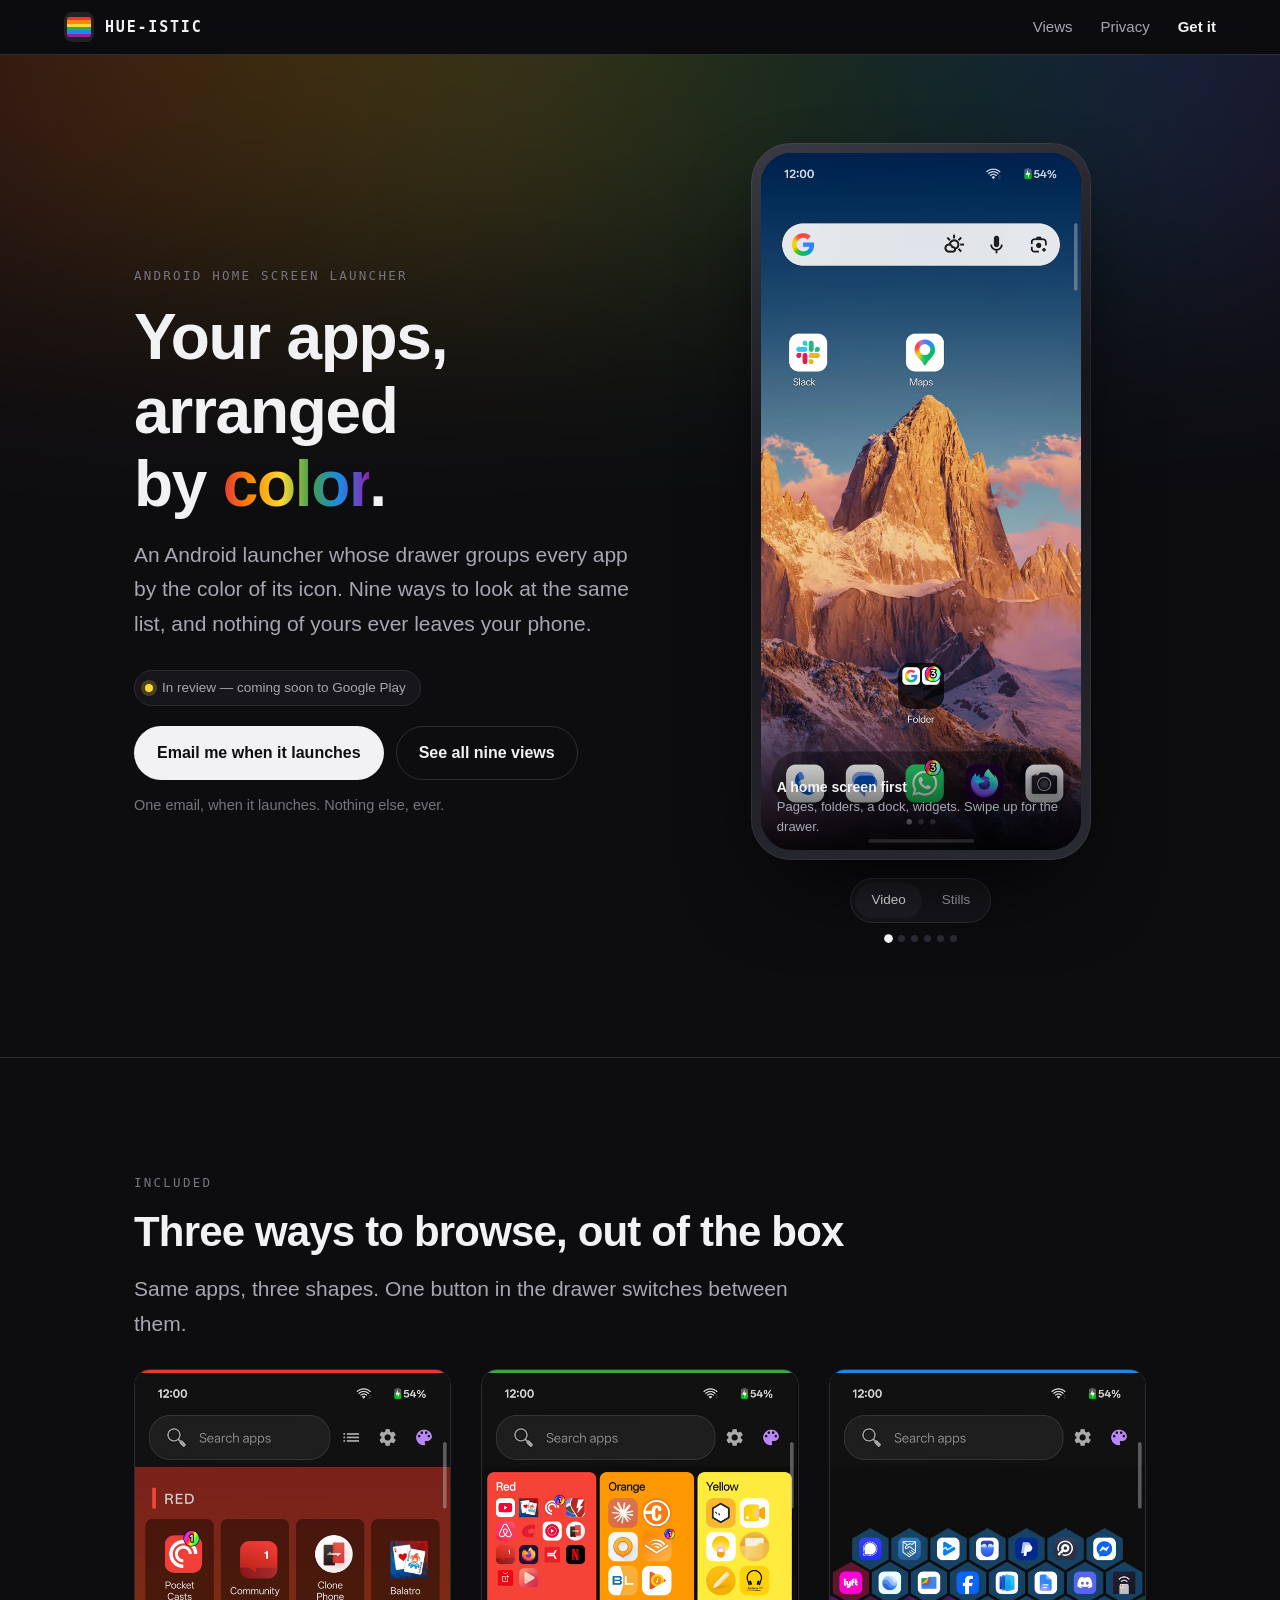
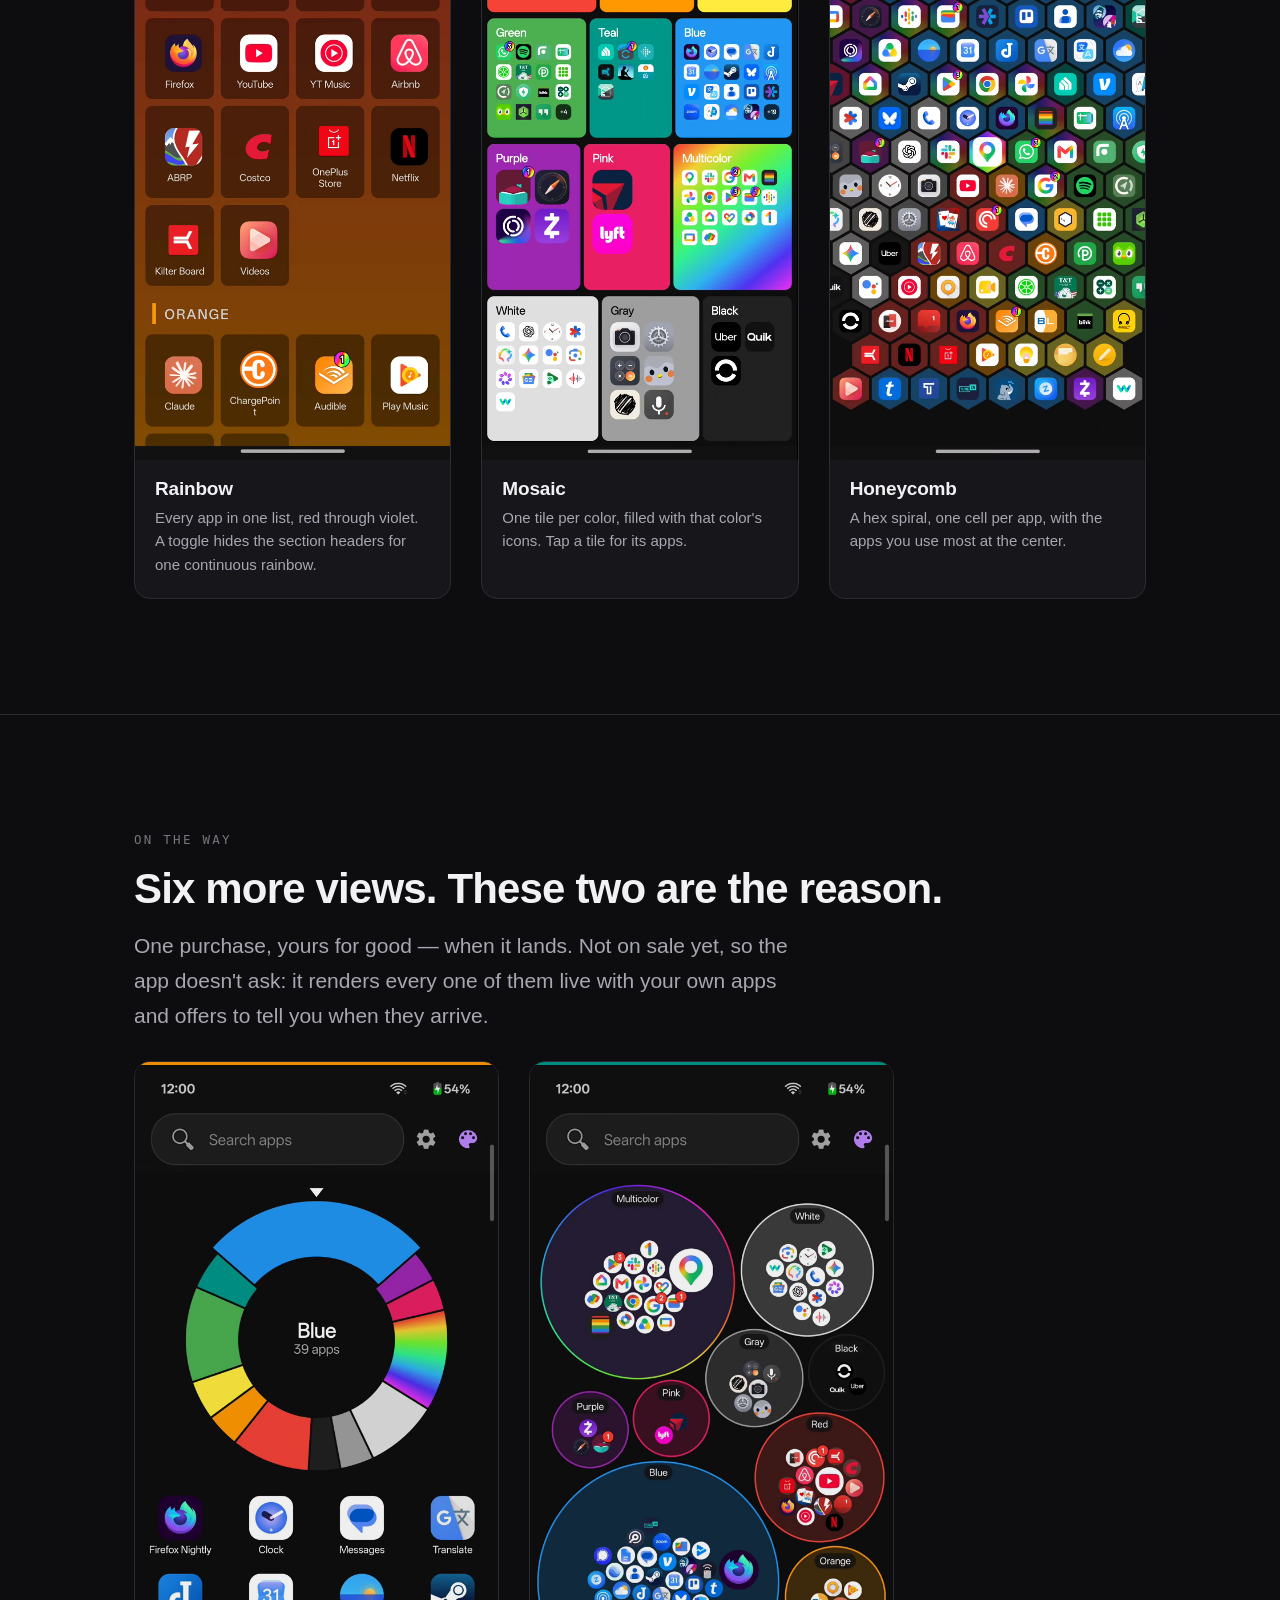
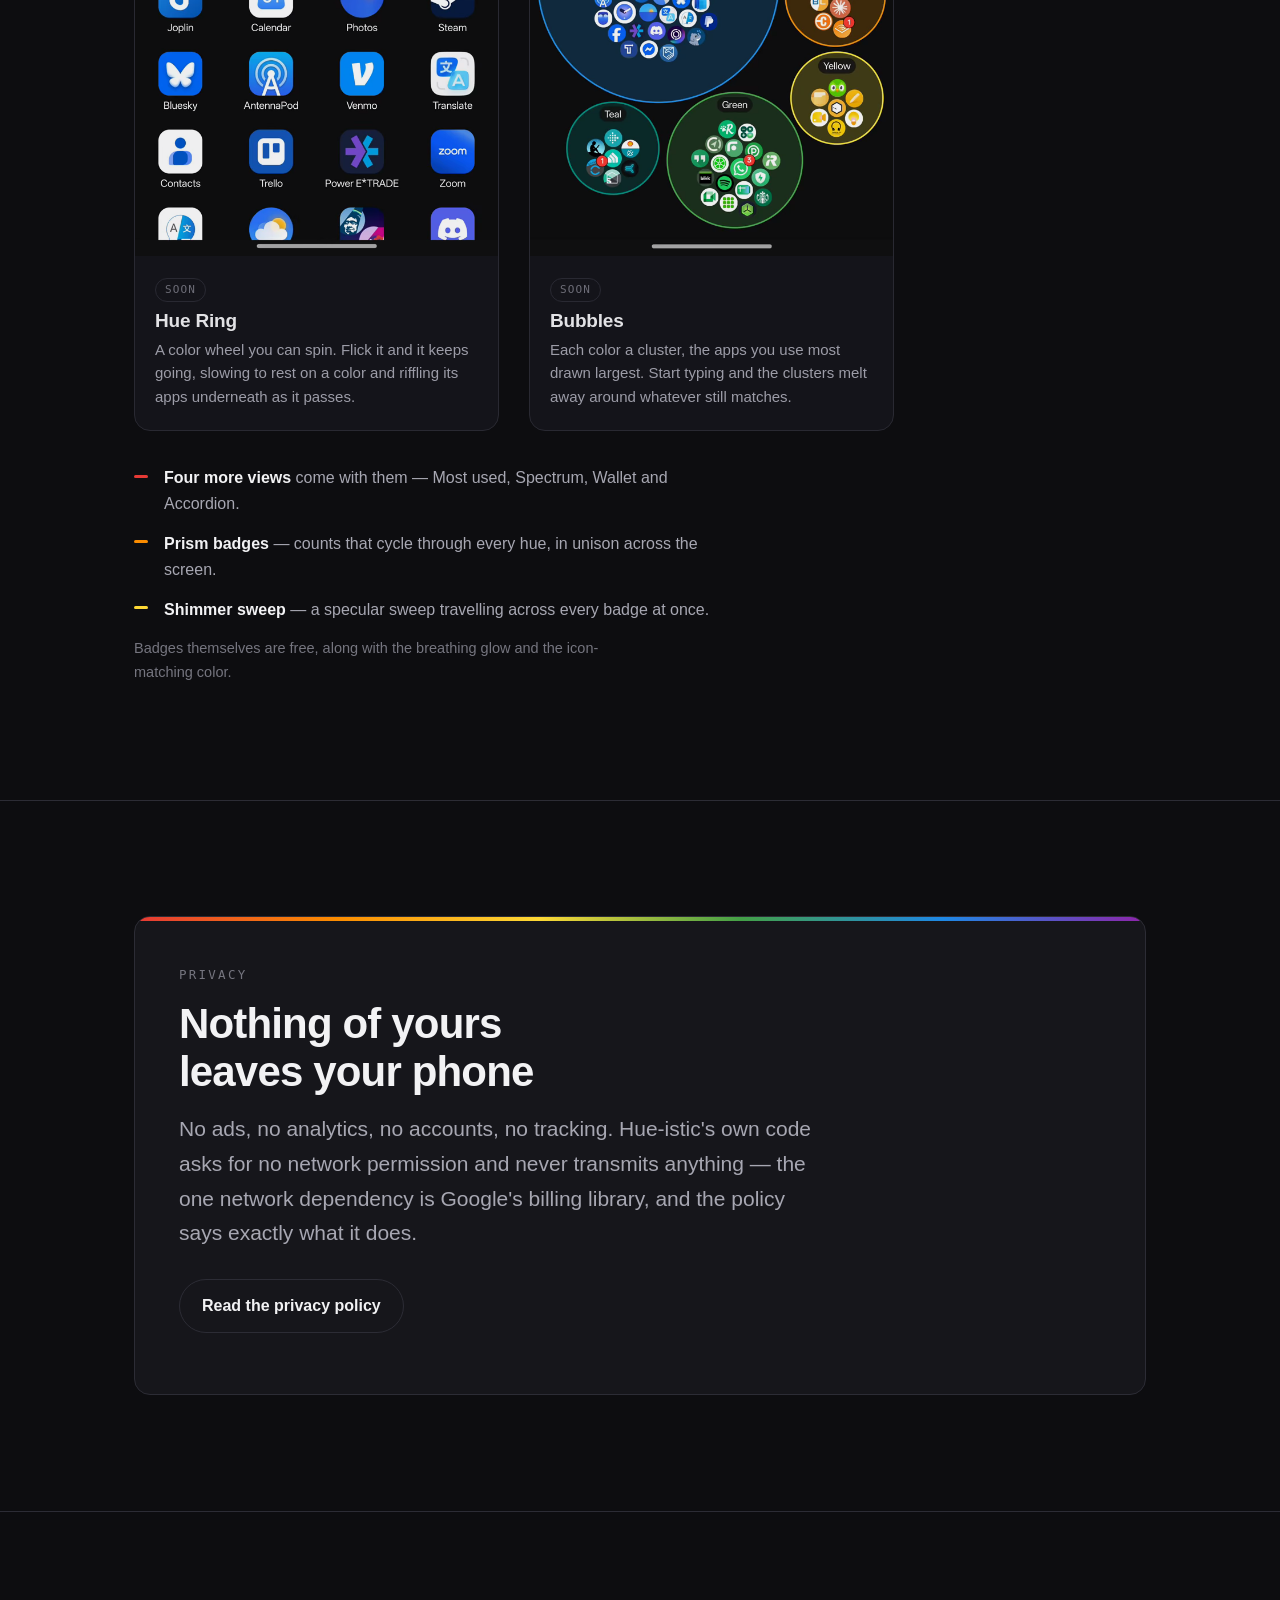
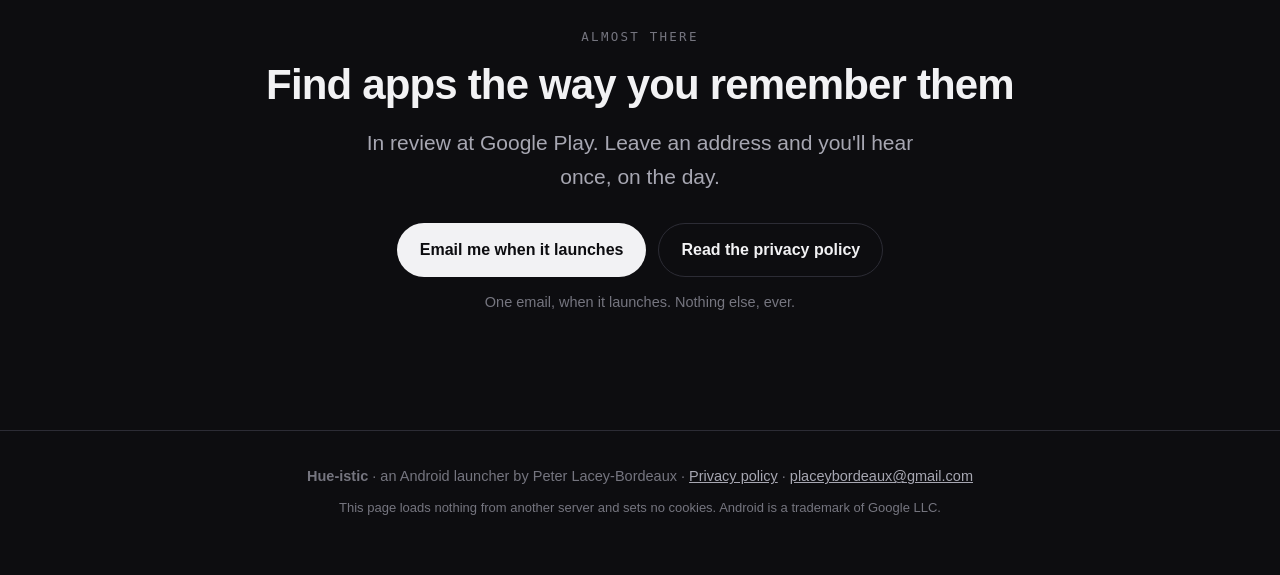
==== commit 26e65736: "A clip per view, and Rainbow scrolls Every view now has a short recording of itself instead of a sti" ====
--- a/index.html
+++ b/index.html
@@ -71,19 +71,16 @@
                not a fallback for a broken video — they are the second presentation of the same
                tour, and the switch under the frame chooses. reel.js hides whichever is off; with
                no JS the first still shows, captioned, and the page still makes its point. -->
-          <video id="reel-video" hidden muted loop playsinline preload="none"
-                 poster="assets/shots/home.webp" aria-label="A run through the Hue-istic drawer views">
-            <source src="assets/video/sizzle.webm" type="video/webm">
-            <source src="assets/video/sizzle.mp4" type="video/mp4">
-          </video>
+          <video id="reel-video" hidden muted playsinline preload="none"
+                 poster="assets/shots/home.webp" aria-label="A run through the Hue-istic drawer views"></video>
 
           <div id="reel-stills">
-            <img class="reel-still on" src="assets/shots/home.webp" srcset="assets/shots/home.webp 620w, assets/shots/home@2x.webp 1240w" sizes="340px" alt="The Hue-istic home screen: a wallpaper, one app icon, a dock and a search widget." data-cap="A home screen first" data-sub="Pages, folders, a dock, widgets. Swipe up for the drawer.">
-            <img class="reel-still" src="assets/shots/rainbow.webp" srcset="assets/shots/rainbow.webp 620w, assets/shots/rainbow@2x.webp 1240w" sizes="340px" alt="The Rainbow view: apps in a grid under a RED section header, the background shading from red to orange." data-cap="Rainbow" data-sub="Every app in one list, red through violet." loading="lazy" decoding="async">
-            <img class="reel-still" src="assets/shots/mosaic.webp" srcset="assets/shots/mosaic.webp 620w, assets/shots/mosaic@2x.webp 1240w" sizes="340px" alt="The Mosaic view: twelve colored tiles — red, orange, yellow, green, teal, blue, purple, pink, rainbow, white, gray, black — each packed with that color's app icons." data-cap="Mosaic" data-sub="One tile per color. Tap a tile for its apps." loading="lazy" decoding="async">
-            <img class="reel-still" src="assets/shots/honeycomb.webp" srcset="assets/shots/honeycomb.webp 620w, assets/shots/honeycomb@2x.webp 1240w" sizes="340px" alt="The Honeycomb view: a dense hex spiral of app icons on colored cells." data-cap="Honeycomb" data-sub="A hex spiral, the apps you use most at its center." loading="lazy" decoding="async">
-            <img class="reel-still" src="assets/shots/huering.webp" srcset="assets/shots/huering.webp 620w, assets/shots/huering@2x.webp 1240w" sizes="340px" alt="The Hue Ring view: a segmented color wheel labelled Blue, 47 apps, with those apps listed beneath it." data-cap="Hue Ring" data-sub="A color wheel — tap a slice to see its apps." loading="lazy" decoding="async">
-            <img class="reel-still" src="assets/shots/bubbles.webp" srcset="assets/shots/bubbles.webp 620w, assets/shots/bubbles@2x.webp 1240w" sizes="340px" alt="The Bubbles view: circular clusters of app icons, one cluster per color, sized by how much each app is used." data-cap="Bubbles" data-sub="Each color a cluster. The apps you use most grow." loading="lazy" decoding="async">
+            <img class="reel-still on" data-clip="home" src="assets/shots/home.webp" srcset="assets/shots/home.webp 620w, assets/shots/home@2x.webp 1240w" sizes="340px" alt="The Hue-istic home screen: a wallpaper, one app icon, a dock and a search widget." data-cap="A home screen first" data-sub="Pages, folders, a dock, widgets. Swipe up for the drawer.">
+            <img class="reel-still" data-clip="rainbow" src="assets/shots/rainbow.webp" srcset="assets/shots/rainbow.webp 620w, assets/shots/rainbow@2x.webp 1240w" sizes="340px" alt="The Rainbow view: apps in a grid under a RED section header, the background shading from red to orange." data-cap="Rainbow" data-sub="One list, scrolling red through violet." loading="lazy" decoding="async">
+            <img class="reel-still" data-clip="mosaic" src="assets/shots/mosaic.webp" srcset="assets/shots/mosaic.webp 620w, assets/shots/mosaic@2x.webp 1240w" sizes="340px" alt="The Mosaic view: twelve colored tiles — red, orange, yellow, green, teal, blue, purple, pink, rainbow, white, gray, black — each packed with that color's app icons." data-cap="Mosaic" data-sub="One tile per color. Tap a tile for its apps." loading="lazy" decoding="async">
+            <img class="reel-still" data-clip="honeycomb" src="assets/shots/honeycomb.webp" srcset="assets/shots/honeycomb.webp 620w, assets/shots/honeycomb@2x.webp 1240w" sizes="340px" alt="The Honeycomb view: a dense hex spiral of app icons on colored cells." data-cap="Honeycomb" data-sub="A hex spiral, the apps you use most at its center." loading="lazy" decoding="async">
+            <img class="reel-still" data-clip="huering" src="assets/shots/huering.webp" srcset="assets/shots/huering.webp 620w, assets/shots/huering@2x.webp 1240w" sizes="340px" alt="The Hue Ring view: a segmented color wheel labelled Blue, 47 apps, with those apps listed beneath it." data-cap="Hue Ring" data-sub="Flick the wheel and it keeps going." loading="lazy" decoding="async">
+            <img class="reel-still" data-clip="bubbles" src="assets/shots/bubbles.webp" srcset="assets/shots/bubbles.webp 620w, assets/shots/bubbles@2x.webp 1240w" sizes="340px" alt="The Bubbles view: circular clusters of app icons, one cluster per color, sized by how much each app is used." data-cap="Bubbles" data-sub="Type, and the clusters melt away around the matches." loading="lazy" decoding="async">
           </div>
 
           <div class="reel-caption" id="reel-caption" aria-live="polite">
@@ -111,7 +108,13 @@
 
     <div class="cards">
       <article class="card" style="--c: var(--s1)">
-        <div class="card-shot"><img src="assets/shots/rainbow.webp" srcset="assets/shots/rainbow.webp 620w, assets/shots/rainbow@2x.webp 1240w" sizes="(max-width: 580px) 92vw, (max-width: 900px) 44vw, 340px" alt="The Rainbow view: apps in a grid beneath a RED section header." loading="lazy" decoding="async" width="620" height="1351"></div>
+        <div class="card-shot">
+          <video class="card-vid" poster="assets/shots/rainbow.webp" muted loop playsinline
+                 preload="none" aria-label="The Rainbow view: apps in a grid beneath a RED section header.">
+            <source src="assets/video/rainbow.webm" type="video/webm">
+            <source src="assets/video/rainbow.mp4" type="video/mp4">
+          </video>
+        </div>
         <div class="card-body">
           <h3>Rainbow</h3>
           <p>Every app in one list, red through violet. A toggle hides the section headers for
@@ -120,7 +123,13 @@
       </article>
 
       <article class="card" style="--c: var(--s4)">
-        <div class="card-shot"><img src="assets/shots/mosaic.webp" srcset="assets/shots/mosaic.webp 620w, assets/shots/mosaic@2x.webp 1240w" sizes="(max-width: 580px) 92vw, (max-width: 900px) 44vw, 340px" alt="The Mosaic view: twelve colored tiles, each packed with that color's app icons." loading="lazy" decoding="async" width="620" height="1351"></div>
+        <div class="card-shot">
+          <video class="card-vid" poster="assets/shots/mosaic.webp" muted loop playsinline
+                 preload="none" aria-label="The Mosaic view: twelve colored tiles, each packed with that color's app icons.">
+            <source src="assets/video/mosaic.webm" type="video/webm">
+            <source src="assets/video/mosaic.mp4" type="video/mp4">
+          </video>
+        </div>
         <div class="card-body">
           <h3>Mosaic</h3>
           <p>One tile per color, filled with that color's icons. Tap a tile for its apps.</p>
@@ -128,7 +137,13 @@
       </article>
 
       <article class="card" style="--c: var(--s5)">
-        <div class="card-shot"><img src="assets/shots/honeycomb.webp" srcset="assets/shots/honeycomb.webp 620w, assets/shots/honeycomb@2x.webp 1240w" sizes="(max-width: 580px) 92vw, (max-width: 900px) 44vw, 340px" alt="The Honeycomb view: a dense hex spiral of app icons on colored cells." loading="lazy" decoding="async" width="620" height="1351"></div>
+        <div class="card-shot">
+          <video class="card-vid" poster="assets/shots/honeycomb.webp" muted loop playsinline
+                 preload="none" aria-label="The Honeycomb view: a dense hex spiral of app icons on colored cells.">
+            <source src="assets/video/honeycomb.webm" type="video/webm">
+            <source src="assets/video/honeycomb.mp4" type="video/mp4">
+          </video>
+        </div>
         <div class="card-body">
           <h3>Honeycomb</h3>
           <p>A hex spiral, one cell per app, with the apps you use most at the center.</p>
@@ -155,14 +170,26 @@
 
     <div class="cards cards-2">
       <article class="card is-soon" style="--c: var(--orange)">
-        <div class="card-shot"><img src="assets/shots/huering.webp" srcset="assets/shots/huering.webp 620w, assets/shots/huering@2x.webp 1240w" sizes="(max-width: 580px) 92vw, 46vw" alt="The Hue Ring view: a segmented color wheel labelled Blue, 39 apps, with those apps listed beneath it." loading="lazy" decoding="async" width="620" height="1351"></div>
+        <div class="card-shot">
+          <video class="card-vid" poster="assets/shots/huering.webp" muted loop playsinline
+                 preload="none" aria-label="The Hue Ring view: a segmented color wheel labelled Blue, 39 apps, with those apps listed beneath it.">
+            <source src="assets/video/huering.webm" type="video/webm">
+            <source src="assets/video/huering.mp4" type="video/mp4">
+          </video>
+        </div>
         <div class="card-body"><span class="tag">Soon</span><h3>Hue Ring</h3>
           <p>A color wheel you can spin. Flick it and it keeps going, slowing to rest on a color
              and riffling its apps underneath as it passes.</p></div>
       </article>
 
       <article class="card is-soon" style="--c: var(--teal)">
-        <div class="card-shot"><img src="assets/shots/bubbles.webp" srcset="assets/shots/bubbles.webp 620w, assets/shots/bubbles@2x.webp 1240w" sizes="(max-width: 580px) 92vw, 46vw" alt="The Bubbles view: circular clusters of app icons, one cluster per color, each app sized by how much it is used." loading="lazy" decoding="async" width="620" height="1351"></div>
+        <div class="card-shot">
+          <video class="card-vid" poster="assets/shots/bubbles.webp" muted loop playsinline
+                 preload="none" aria-label="The Bubbles view: circular clusters of app icons, one cluster per color, each app sized by how much it is used.">
+            <source src="assets/video/bubbles.webm" type="video/webm">
+            <source src="assets/video/bubbles.mp4" type="video/mp4">
+          </video>
+        </div>
         <div class="card-body"><span class="tag">Soon</span><h3>Bubbles</h3>
           <p>Each color a cluster, the apps you use most drawn largest. Start typing and the
              clusters melt away around whatever still matches.</p></div>
--- a/assets/css/site.css
+++ b/assets/css/site.css
@@ -251,7 +251,8 @@
   overflow: hidden; display: flex; flex-direction: column;
 }
 .card-shot { background: #000; aspect-ratio: 1272 / 2772; overflow: hidden; }
-.card-shot img { width: 100%; height: 100%; object-fit: cover; object-position: top; }
+.card-shot img,
+.card-shot .card-vid { width: 100%; height: 100%; object-fit: cover; object-position: top; display: block; }
 .card-body { padding: 18px 20px 22px; }
 .card-body h3 { margin-bottom: 6px; }
 .card-body p { margin: 0; color: var(--dim); font-size: 15px; line-height: 1.55; }
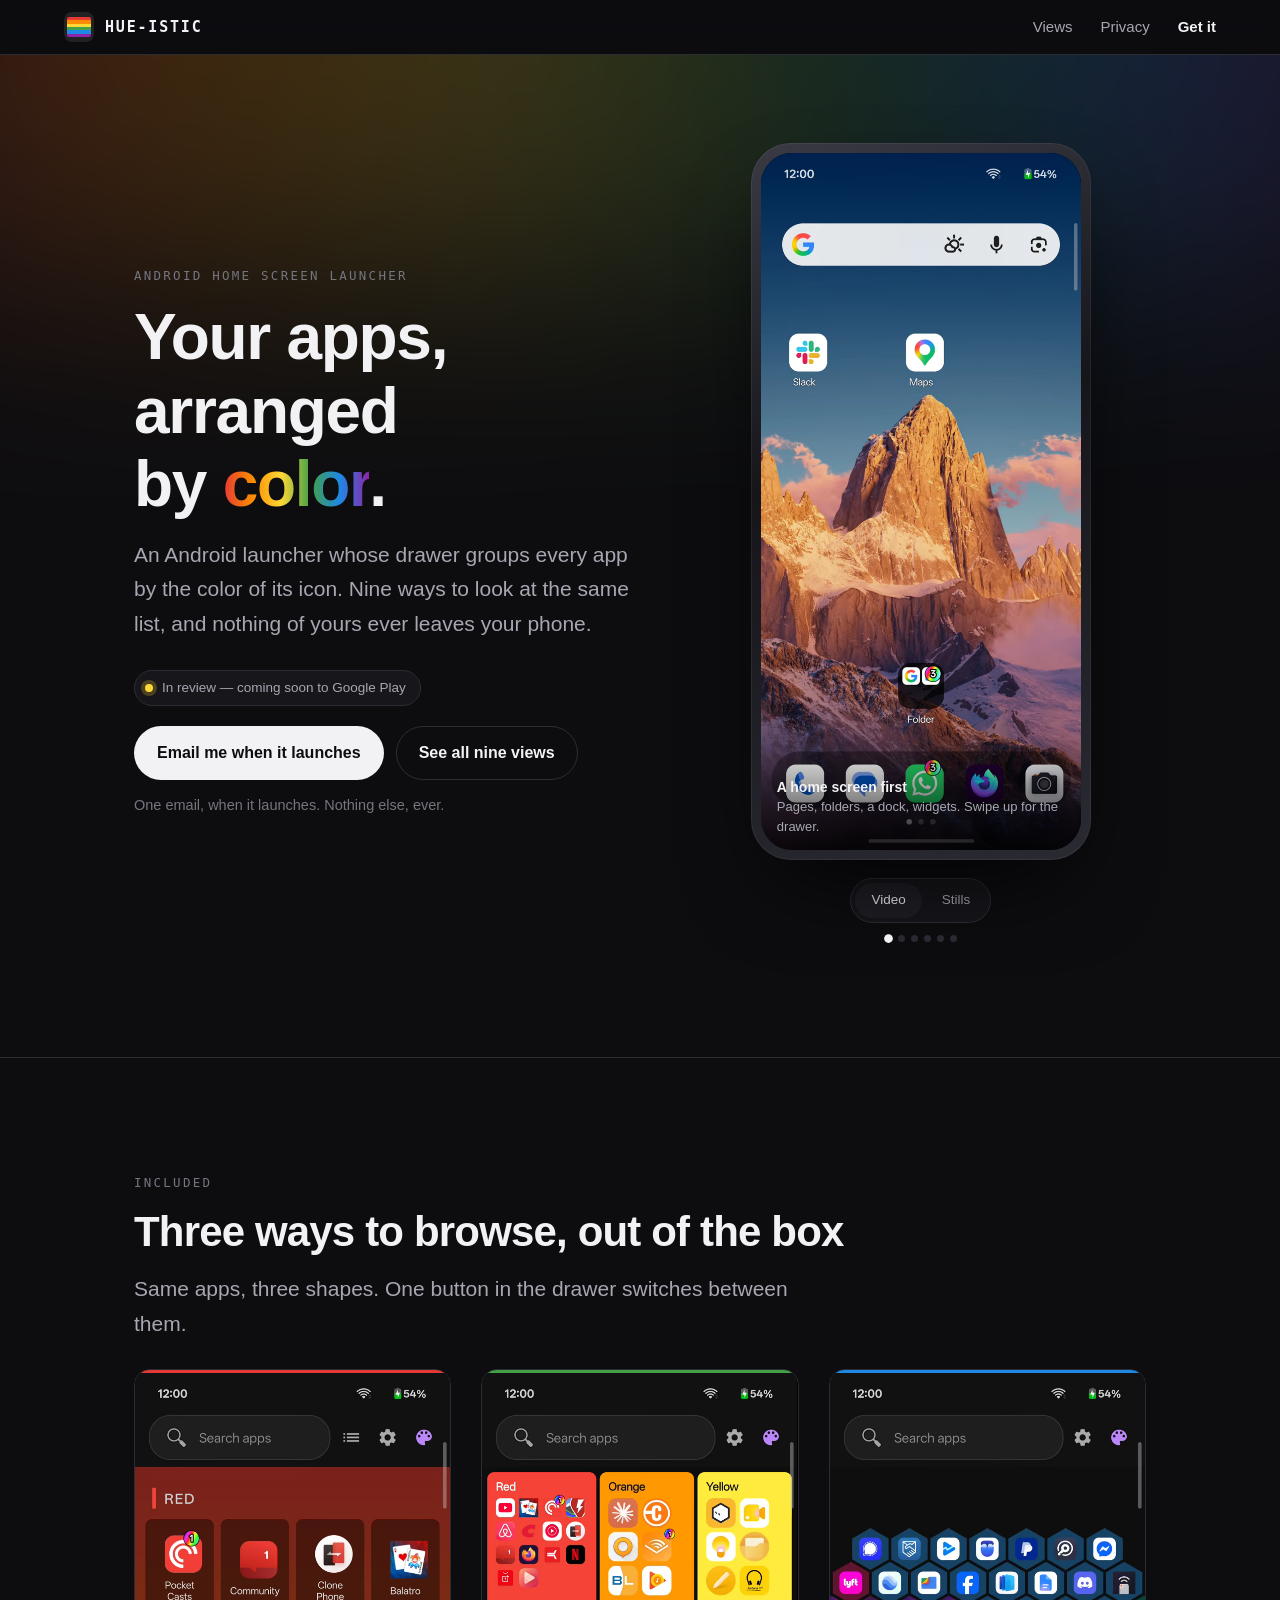
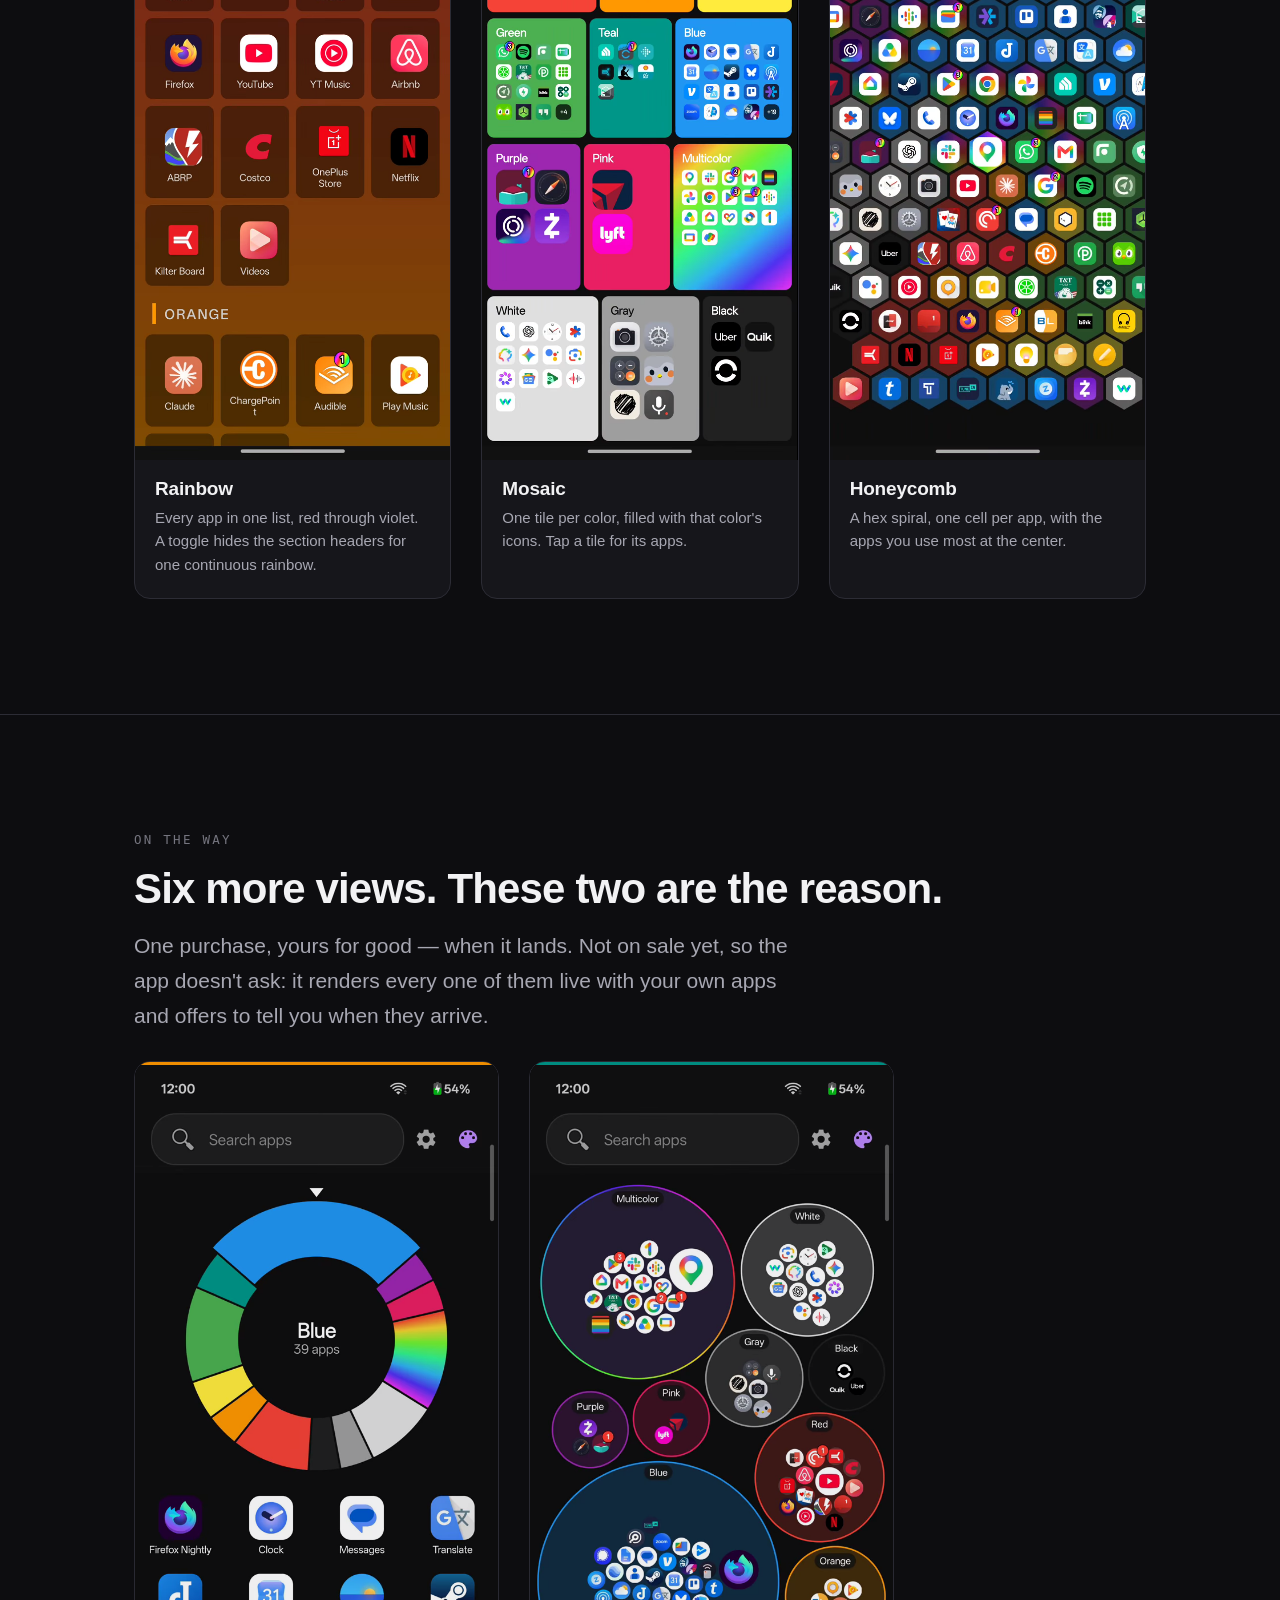
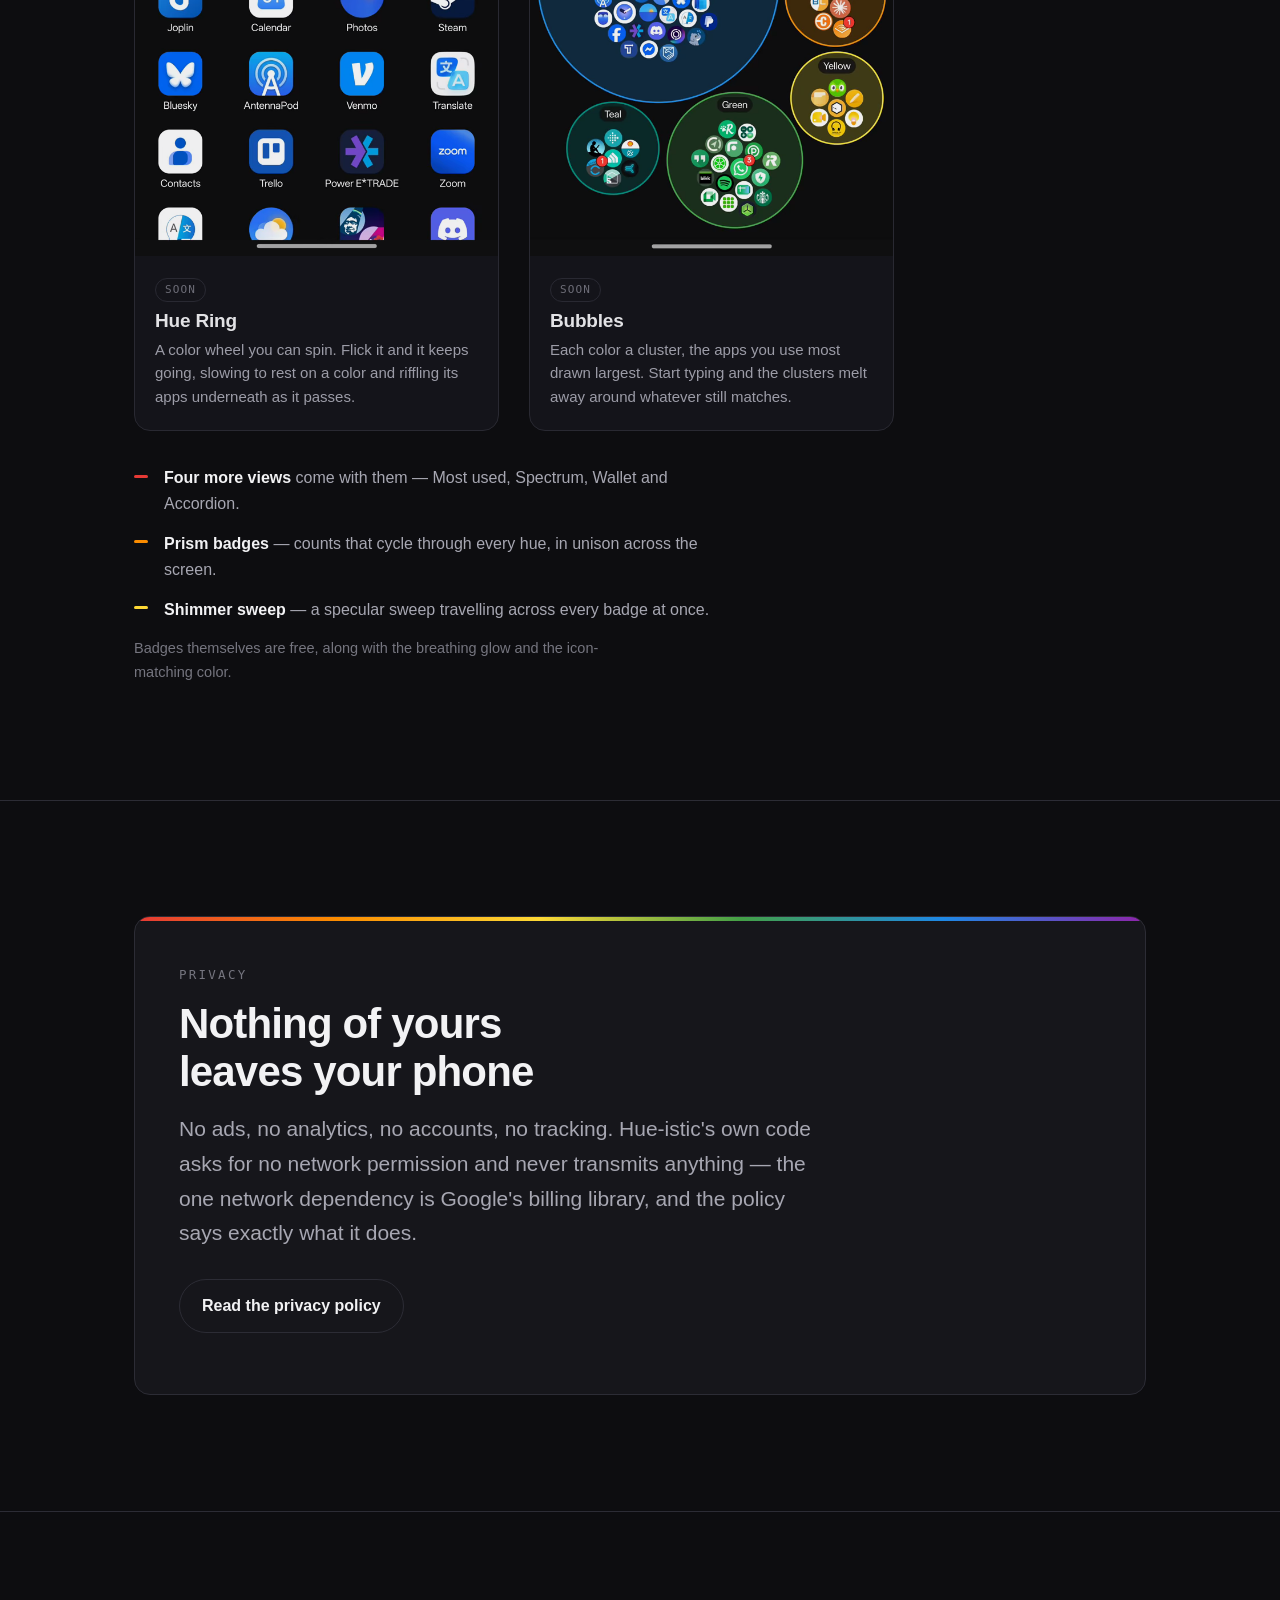
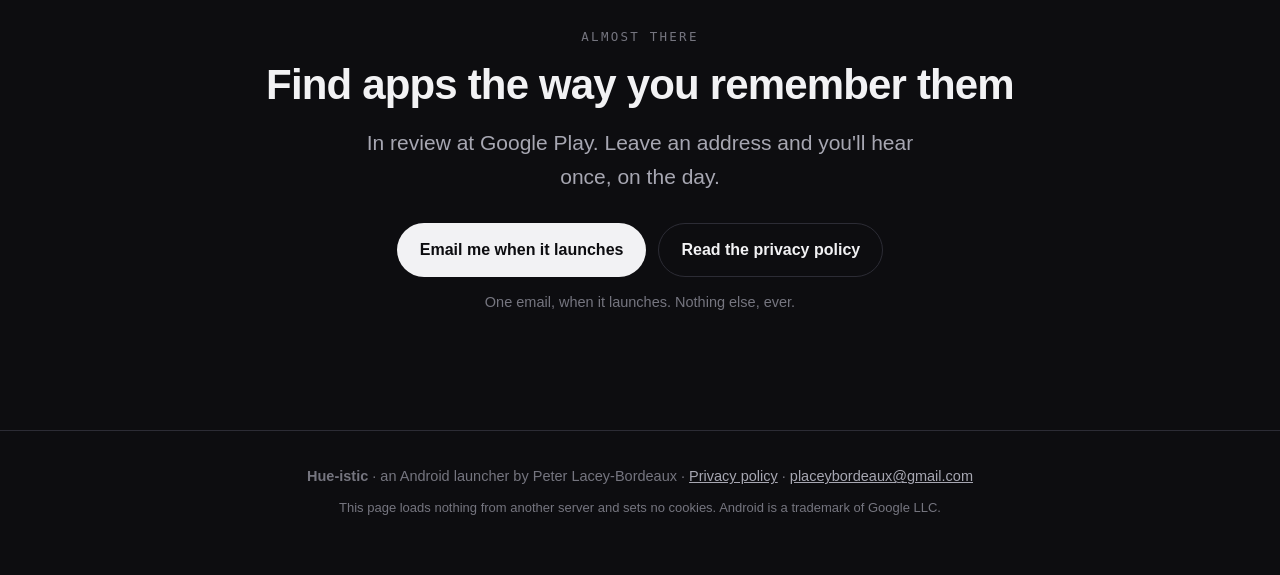
==== commit 6de6cc06: "Point canonical, OG and 404 links at hueistic.com Co-Authored-By: Claude Fable 5.1 <noreply@anthropi" ====
--- a/index.html
+++ b/index.html
@@ -5,7 +5,7 @@
 <meta name="viewport" content="width=device-width, initial-scale=1">
 <title>Hue-istic &middot; a launcher that sorts your apps by color</title>
 <meta name="description" content="Hue-istic is an Android home screen launcher that arranges your app drawer by icon color. Find apps the way you remember them. No ads, no analytics, no accounts — nothing of yours leaves your phone.">
-<link rel="canonical" href="https://placeybordeaux.github.io/hueistic-site/">
+<link rel="canonical" href="https://hueistic.com/">
 <link rel="icon" href="assets/img/icon-32.png" sizes="32x32">
 <link rel="apple-touch-icon" href="assets/img/icon-180.png">
 <meta name="theme-color" content="#0d0d10">
@@ -13,8 +13,8 @@
 <meta property="og:type" content="website">
 <meta property="og:title" content="Hue-istic — a launcher that sorts your apps by color">
 <meta property="og:description" content="An Android launcher that arranges your app drawer by icon color. Nine ways to look at the same apps.">
-<meta property="og:url" content="https://placeybordeaux.github.io/hueistic-site/">
-<meta property="og:image" content="https://placeybordeaux.github.io/hueistic-site/assets/img/og.png">
+<meta property="og:url" content="https://hueistic.com/">
+<meta property="og:image" content="https://hueistic.com/assets/img/og.png">
 <meta name="twitter:card" content="summary_large_image">
 
 <link rel="stylesheet" href="assets/css/site.css">
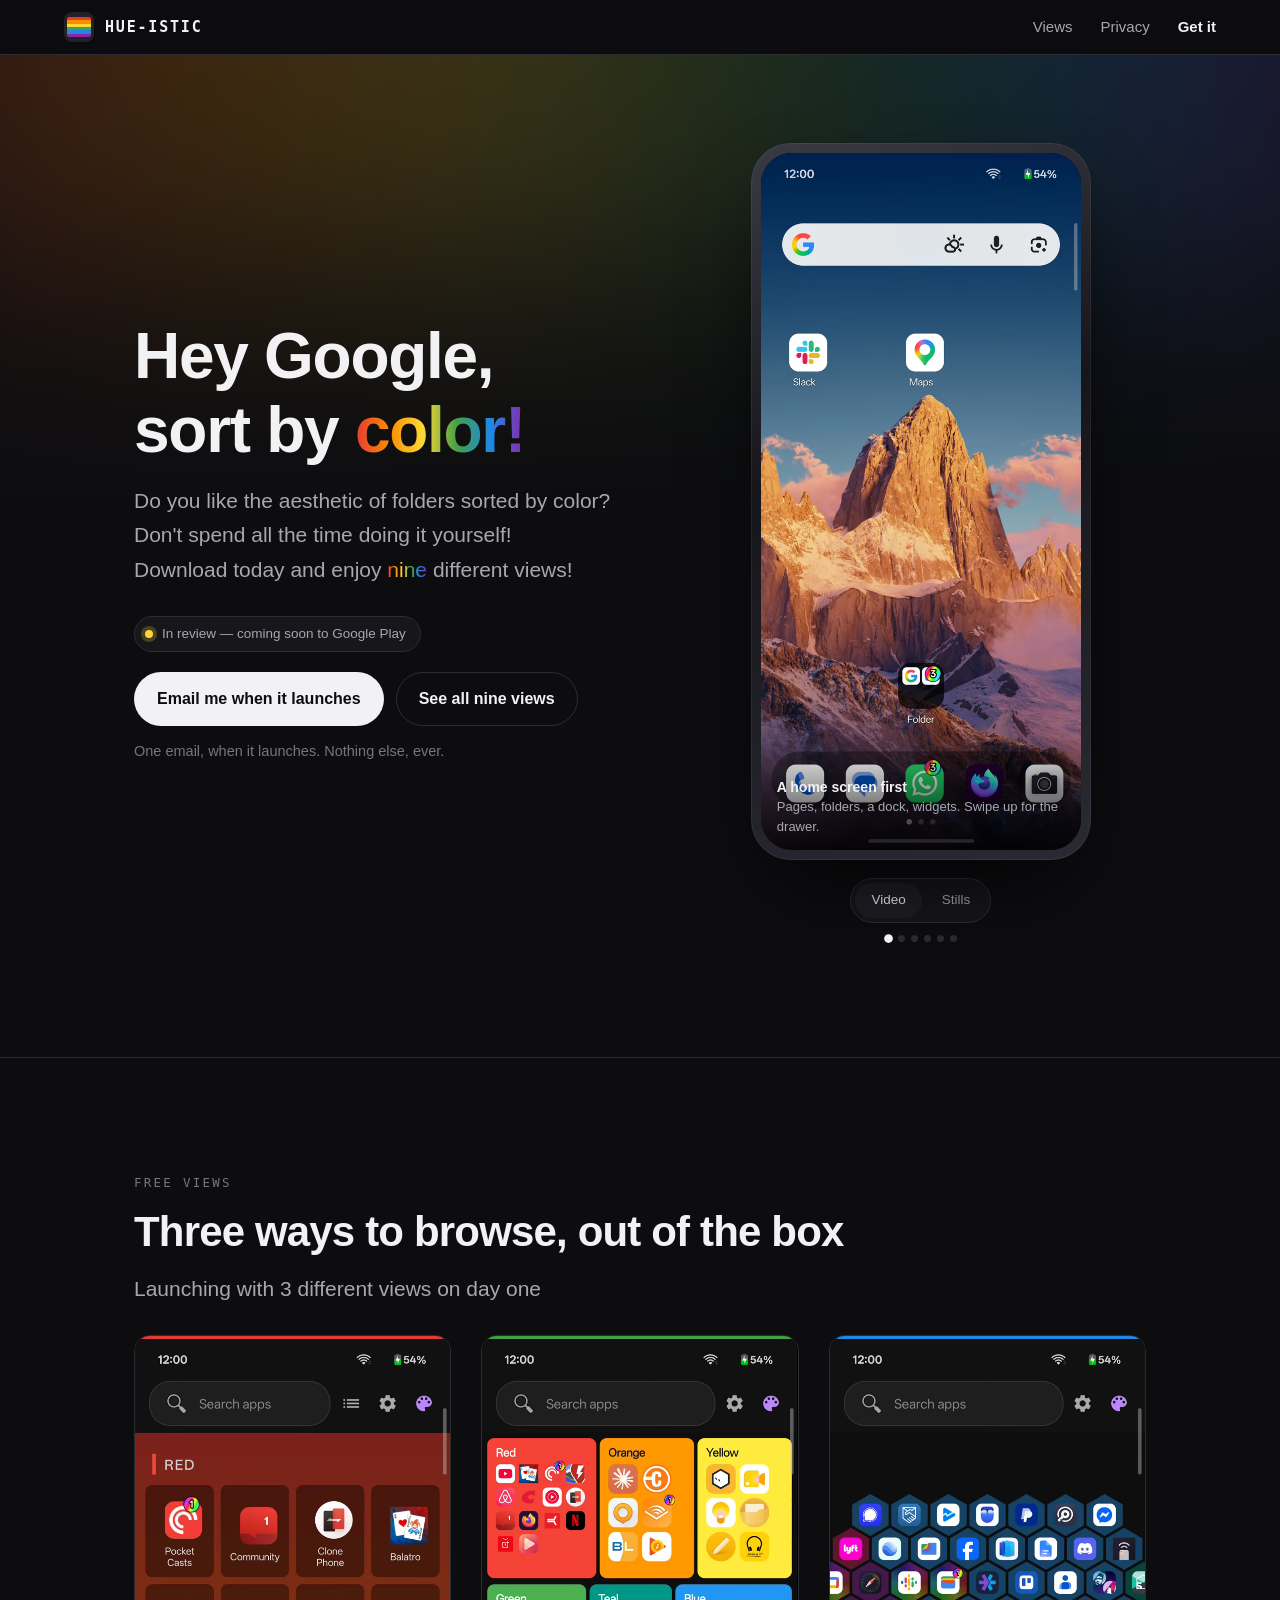
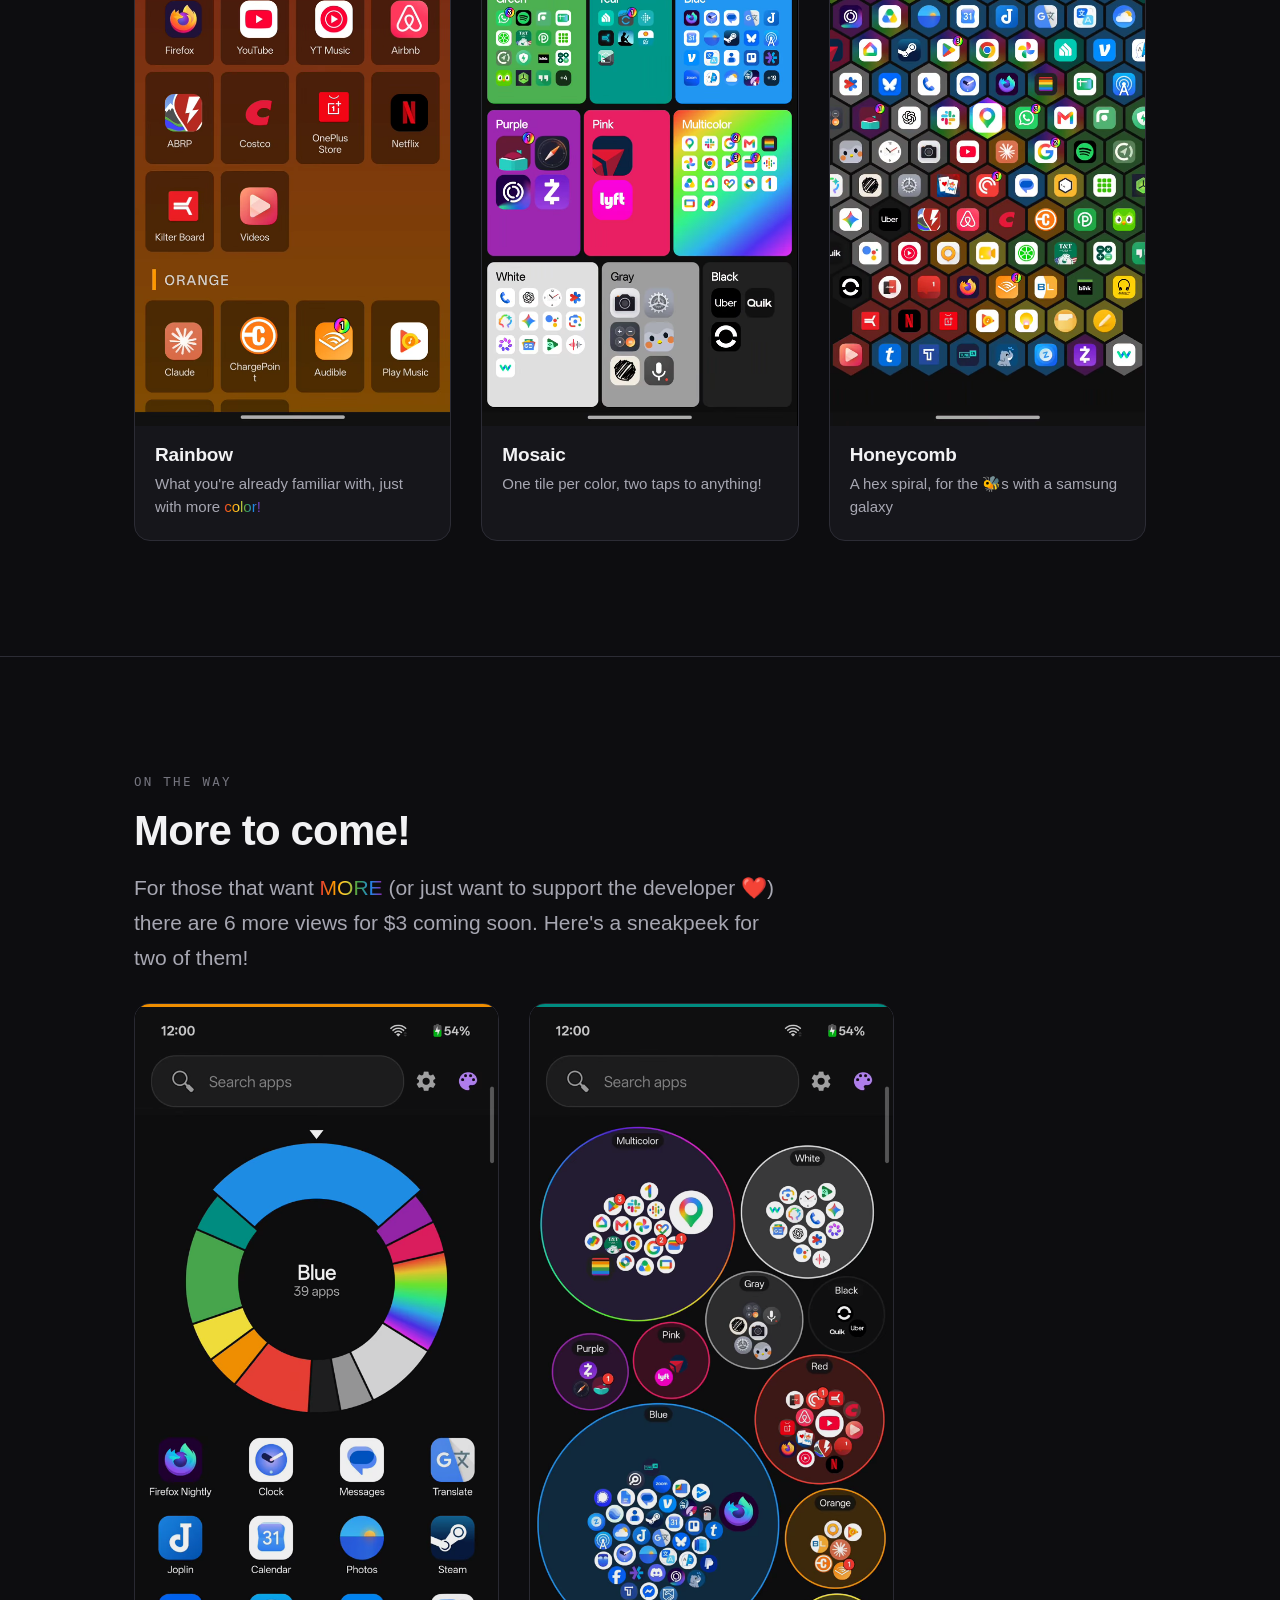
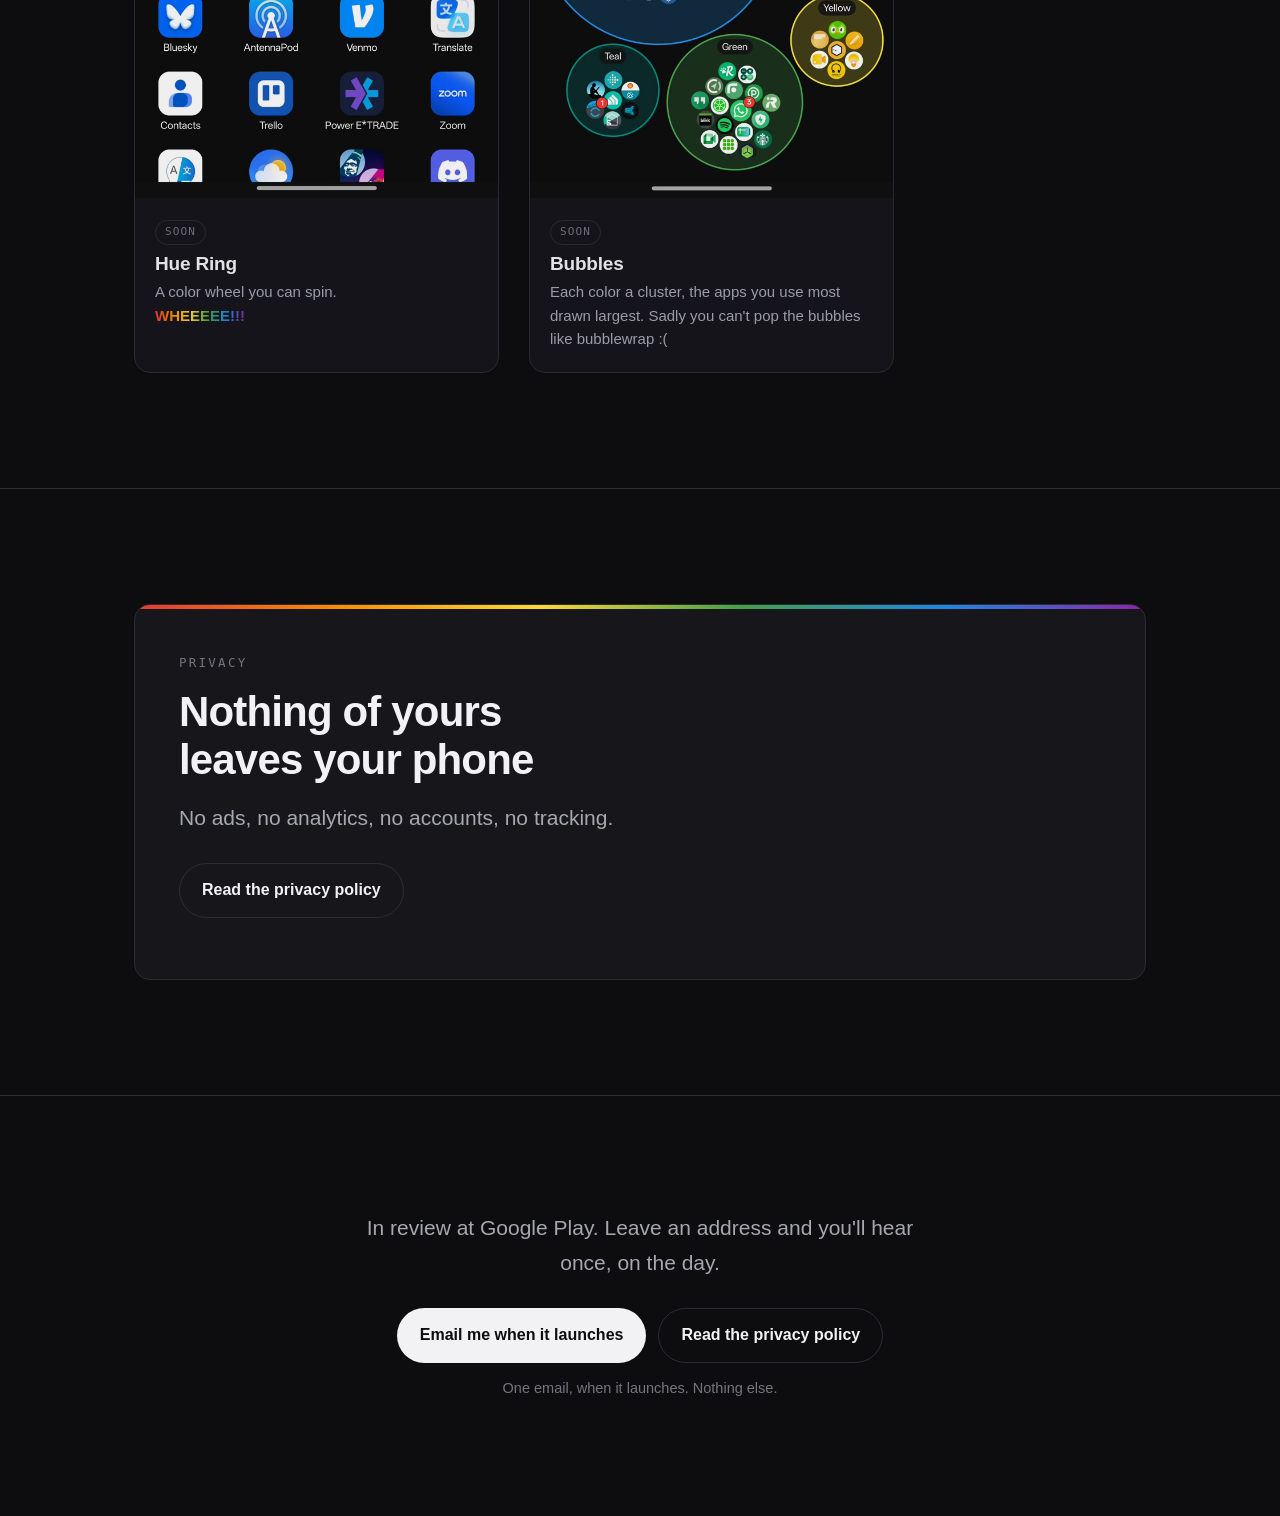
==== commit a61767ef: "Copy pass, in the developer's own voice Peter's rewrite. The page now talks the way he does rather t" ====
--- a/index.html
+++ b/index.html
@@ -40,11 +40,11 @@
 <section class="hero">
   <div class="wrap hero-grid">
     <div>
-      <p class="eyebrow">Android home screen launcher</p>
-      <h1>Your apps, arranged by <span class="hue">color</span>.</h1>
+      <h1>Hey Google, sort by <span class="hue">color!</span></h1>
       <p class="lede">
-        An Android launcher whose drawer groups every app by the color of its icon. Nine ways to
-        look at the same list, and nothing of yours ever leaves your phone.
+      Do you like the aesthetic of folders sorted by color?<br>
+      Don't spend all the time doing it yourself!<br>
+      Download today and enjoy <span class="hue">nine</span> different views!
       </p>
 
       <!-- ##RELEASE-STATE##  While the app is not yet on Google Play, the whole call to action
@@ -102,9 +102,9 @@
 <!-- ============================================================ the three free views -->
 <section id="views">
   <div class="wrap">
-    <p class="eyebrow">Included</p>
+    <p class="eyebrow">Free views</p>
     <h2>Three ways to browse, out of the box</h2>
-    <p class="lede">Same apps, three shapes. One button in the drawer switches between them.</p>
+    <p class="lede">Launching with 3 different views on day one</p>
 
     <div class="cards">
       <article class="card" style="--c: var(--s1)">
@@ -117,8 +117,7 @@
         </div>
         <div class="card-body">
           <h3>Rainbow</h3>
-          <p>Every app in one list, red through violet. A toggle hides the section headers for
-             one continuous rainbow.</p>
+          <p>What you're already familiar with, just with more <span class="hue">color!</span></p>
         </div>
       </article>
 
@@ -132,7 +131,7 @@
         </div>
         <div class="card-body">
           <h3>Mosaic</h3>
-          <p>One tile per color, filled with that color's icons. Tap a tile for its apps.</p>
+          <p>One tile per color, two taps to anything!</p>
         </div>
       </article>
 
@@ -146,7 +145,7 @@
         </div>
         <div class="card-body">
           <h3>Honeycomb</h3>
-          <p>A hex spiral, one cell per app, with the apps you use most at the center.</p>
+          <p>A hex spiral, for the 🐝s with a samsung galaxy</p>
         </div>
       </article>
     </div>
@@ -162,11 +161,9 @@
 <section id="more">
   <div class="wrap">
     <p class="eyebrow">On the way</p>
-    <h2>Six more views. These two are the reason.</h2>
+    <h2>More to come!</h2>
     <p class="lede">
-      One purchase, yours for good — when it lands. Not on sale yet, so the app doesn't ask: it
-      renders every one of them live with your own apps and offers to tell you when they arrive.
-    </p>
+    For those that want <span class="hue">MORE</span> (or just want to support the developer ❤️) there are 6 more views for $3 coming soon. Here's a sneakpeek for two of them!</p>
 
     <div class="cards cards-2">
       <article class="card is-soon" style="--c: var(--orange)">
@@ -178,8 +175,7 @@
           </video>
         </div>
         <div class="card-body"><span class="tag">Soon</span><h3>Hue Ring</h3>
-          <p>A color wheel you can spin. Flick it and it keeps going, slowing to rest on a color
-             and riffling its apps underneath as it passes.</p></div>
+          <p>A color wheel you can spin. <br><span class="hue"><b>WHEEEEE!!!</b></span></p></div>
       </article>
 
       <article class="card is-soon" style="--c: var(--teal)">
@@ -191,19 +187,10 @@
           </video>
         </div>
         <div class="card-body"><span class="tag">Soon</span><h3>Bubbles</h3>
-          <p>Each color a cluster, the apps you use most drawn largest. Start typing and the
-             clusters melt away around whatever still matches.</p></div>
-      </article>
-    </div>
-
-    <ul class="ticks" style="margin-top: 34px; max-width: 62ch">
-      <li><b>Four more views</b> come with them — Most used, Spectrum, Wallet and Accordion.</li>
-      <li><b>Prism badges</b> — counts that cycle through every hue, in unison across the screen.</li>
-      <li><b>Shimmer sweep</b> — a specular sweep travelling across every badge at once.</li>
-    </ul>
-    <p class="cta-note" style="max-width: 62ch">
-      Badges themselves are free, along with the breathing glow and the icon-matching color.
-    </p>
+          <p>Each color a cluster, the apps you use most drawn largest. Sadly you can't pop the bubbles like bubblewrap :(</p></div>
+      </article>
+    </div>
+    <!-- TODO add the prism badges & shimmer sweep when it can be bought -->
   </div>
 </section>
 
@@ -216,10 +203,7 @@
         <p class="eyebrow">Privacy</p>
         <h2>Nothing of yours leaves your phone</h2>
         <p class="lede">
-          No ads, no analytics, no accounts, no tracking. Hue-istic's own code asks for no
-          network permission and never transmits anything — the one network dependency is
-          Google's billing library, and the policy says exactly what it does.
-        </p>
+          No ads, no analytics, no accounts, no tracking.        </p>
         <p><a class="btn btn-ghost" href="privacy">Read the privacy policy</a></p>
       </div>
     </div>
@@ -229,8 +213,6 @@
 <!-- ============================================================ closing CTA -->
 <section class="close-cta">
   <div class="wrap">
-    <p class="eyebrow">Almost there</p>
-    <h2>Find apps the way you remember them</h2>
     <p class="lede">In review at Google Play. Leave an address and you'll hear once, on the day.</p>
     <!-- ##RELEASE-STATE##  Second of the two call-to-action blocks. See README.md. -->
     <div class="cta-row">
@@ -240,23 +222,11 @@
       </a>
       <a class="btn btn-ghost" href="privacy">Read the privacy policy</a>
     </div>
-    <p class="cta-note">One email, when it launches. Nothing else, ever.</p>
+    <p class="cta-note">One email, when it launches. Nothing else.</p>
   </div>
 </section>
 
 </main>
-
-<footer class="foot">
-  <p>
-    <strong>Hue-istic</strong> &middot; an Android launcher by Peter Lacey-Bordeaux &middot;
-    <a href="privacy">Privacy policy</a> &middot;
-    <a href="mailto:placeybordeaux@gmail.com">placeybordeaux@gmail.com</a>
-  </p>
-  <p class="foot-fine">
-    This page loads nothing from another server and sets no cookies.
-    Android is a trademark of Google LLC.
-  </p>
-</footer>
 
 <script src="assets/js/reel.js" defer></script>
 </body>
--- a/assets/css/site.css
+++ b/assets/css/site.css
@@ -145,7 +145,7 @@
 }
 @media (max-width: 880px) { .hero-grid { grid-template-columns: 1fr; } }
 
-.hero h1 .hue {
+.hue {
   background: var(--rainbow); -webkit-background-clip: text; background-clip: text; color: transparent;
 }
 
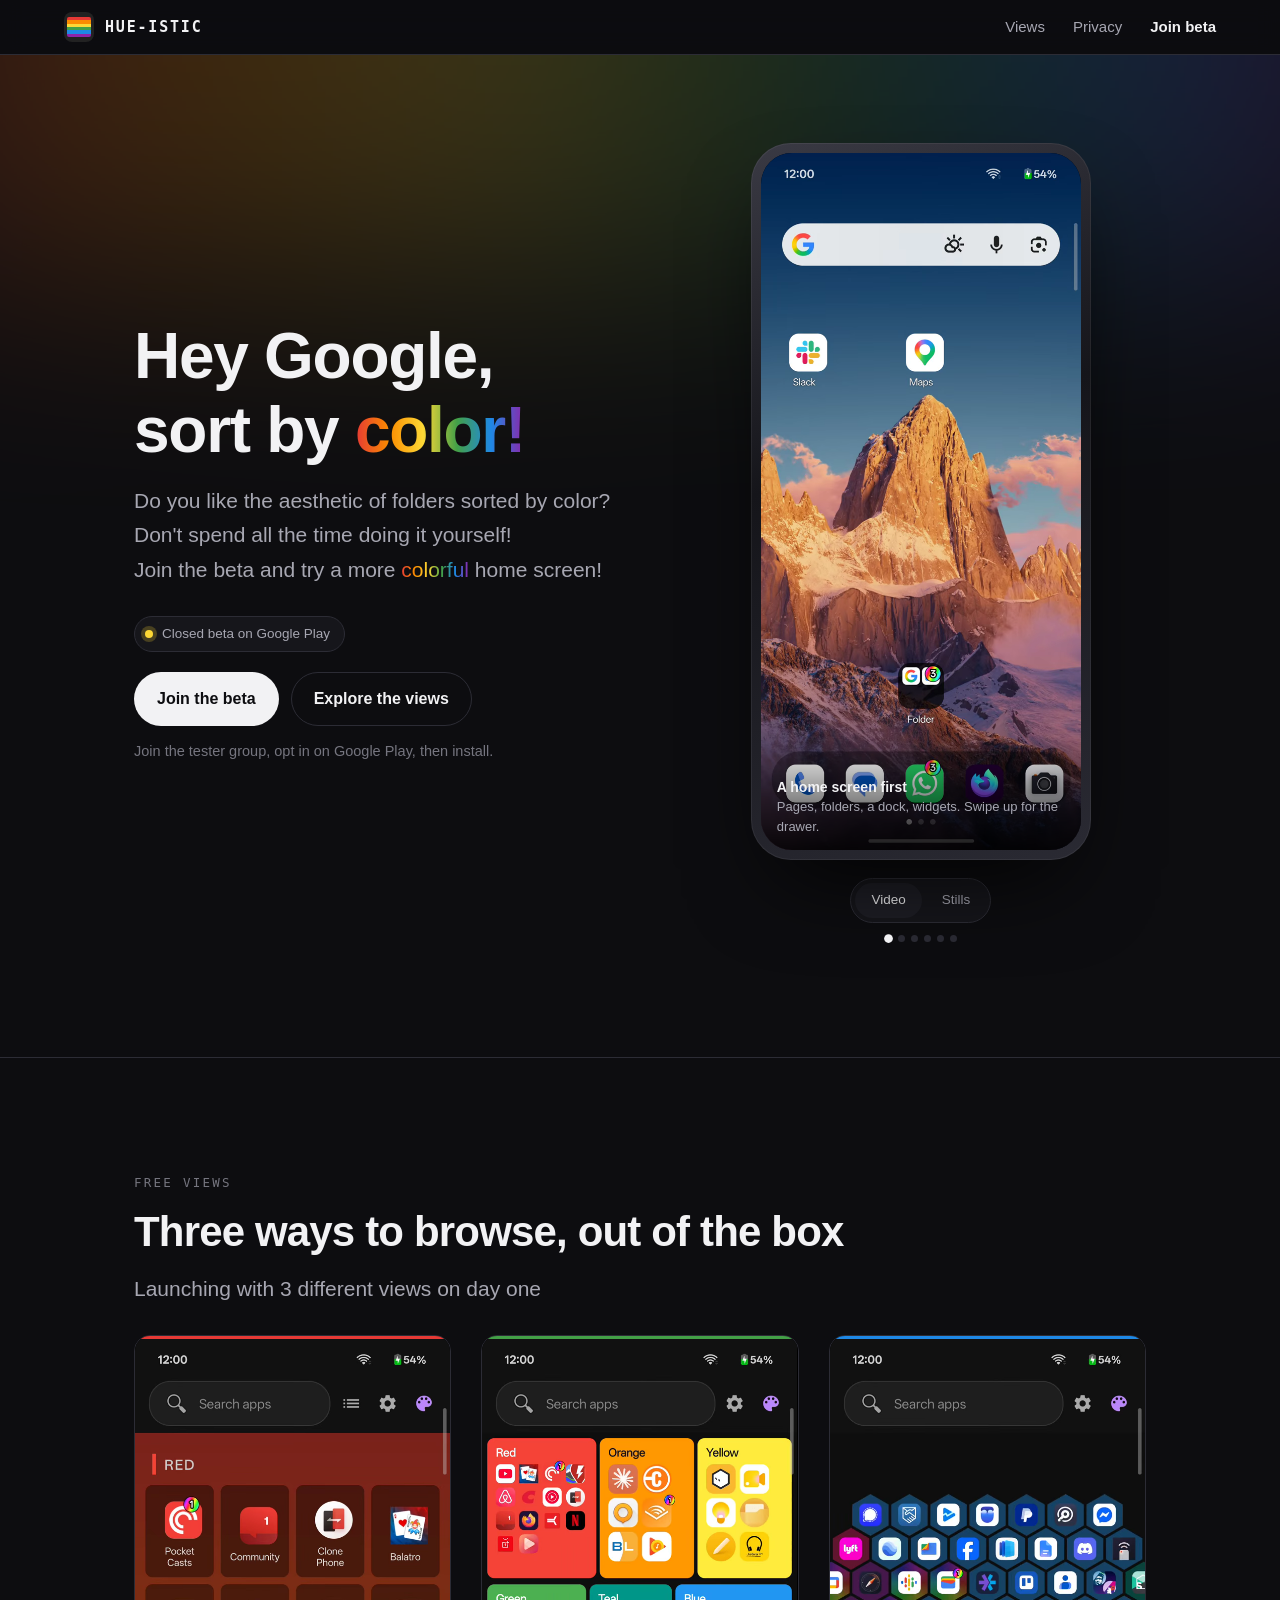
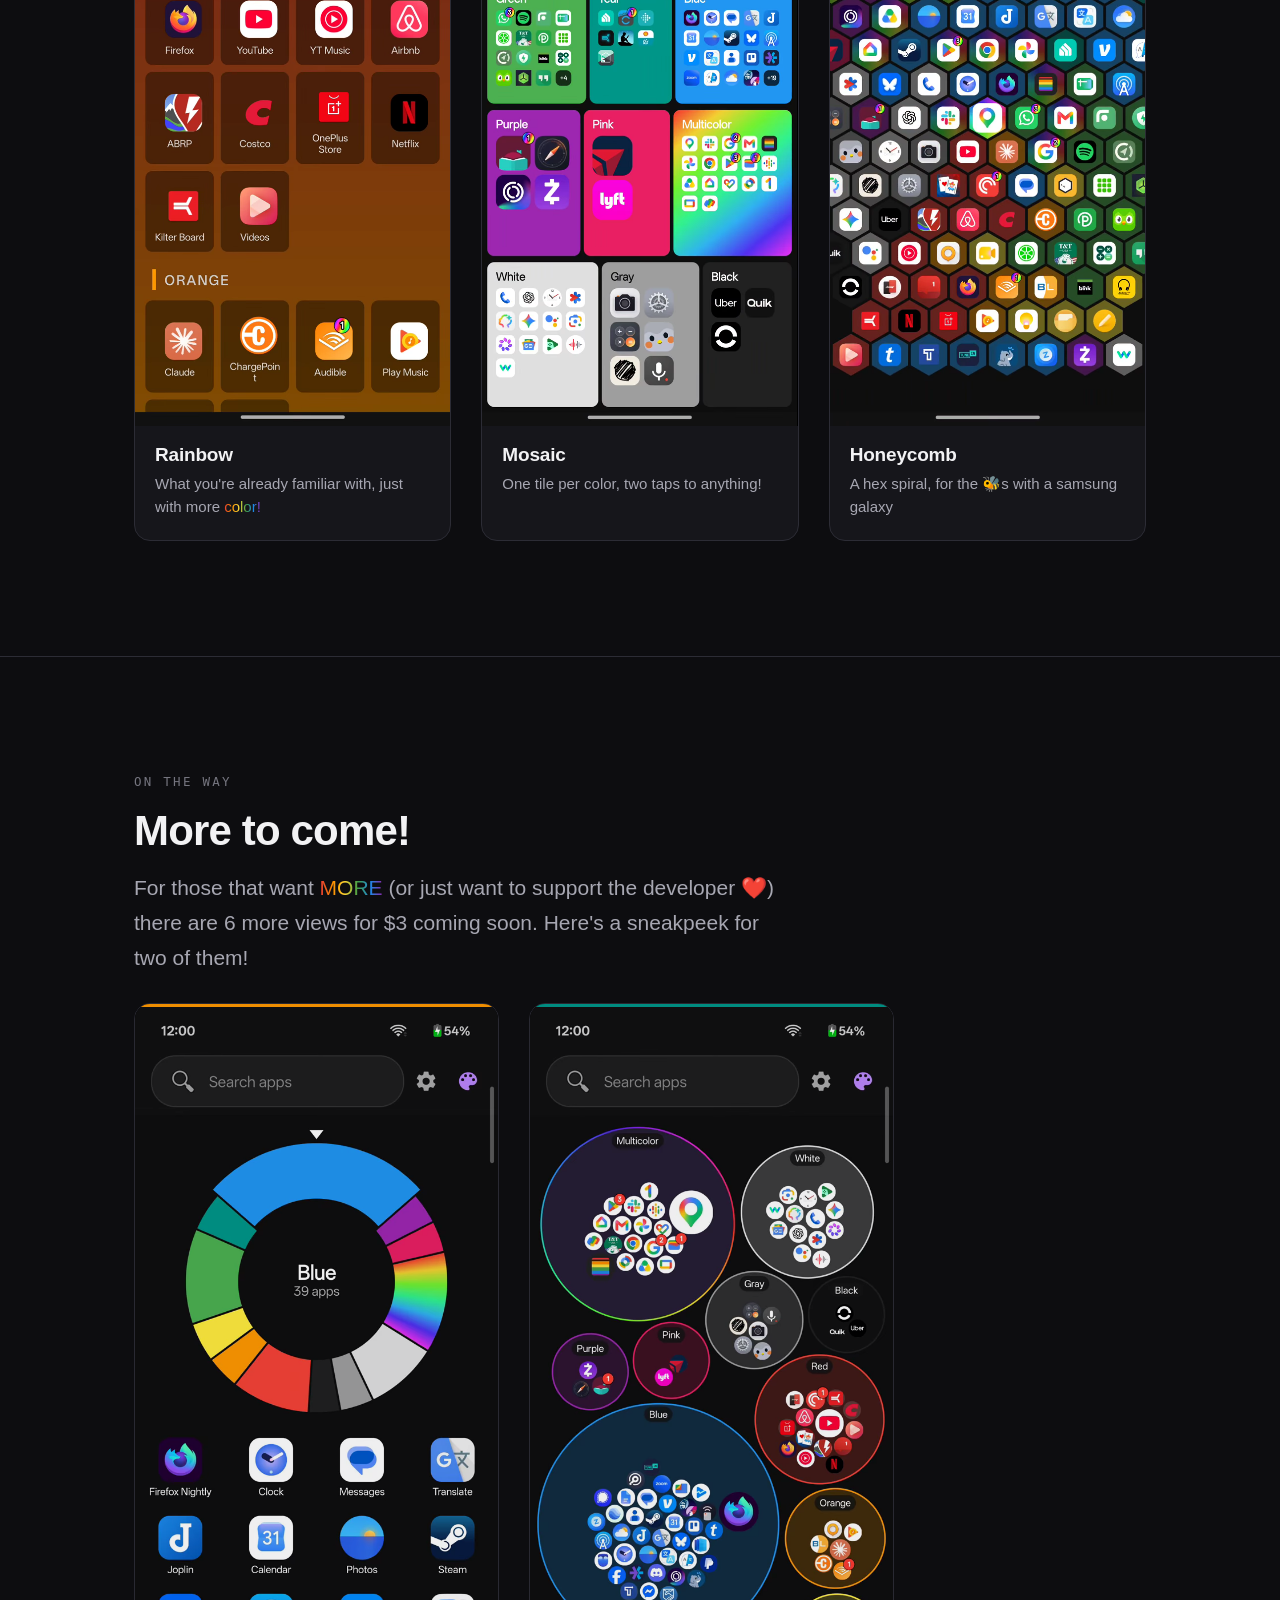
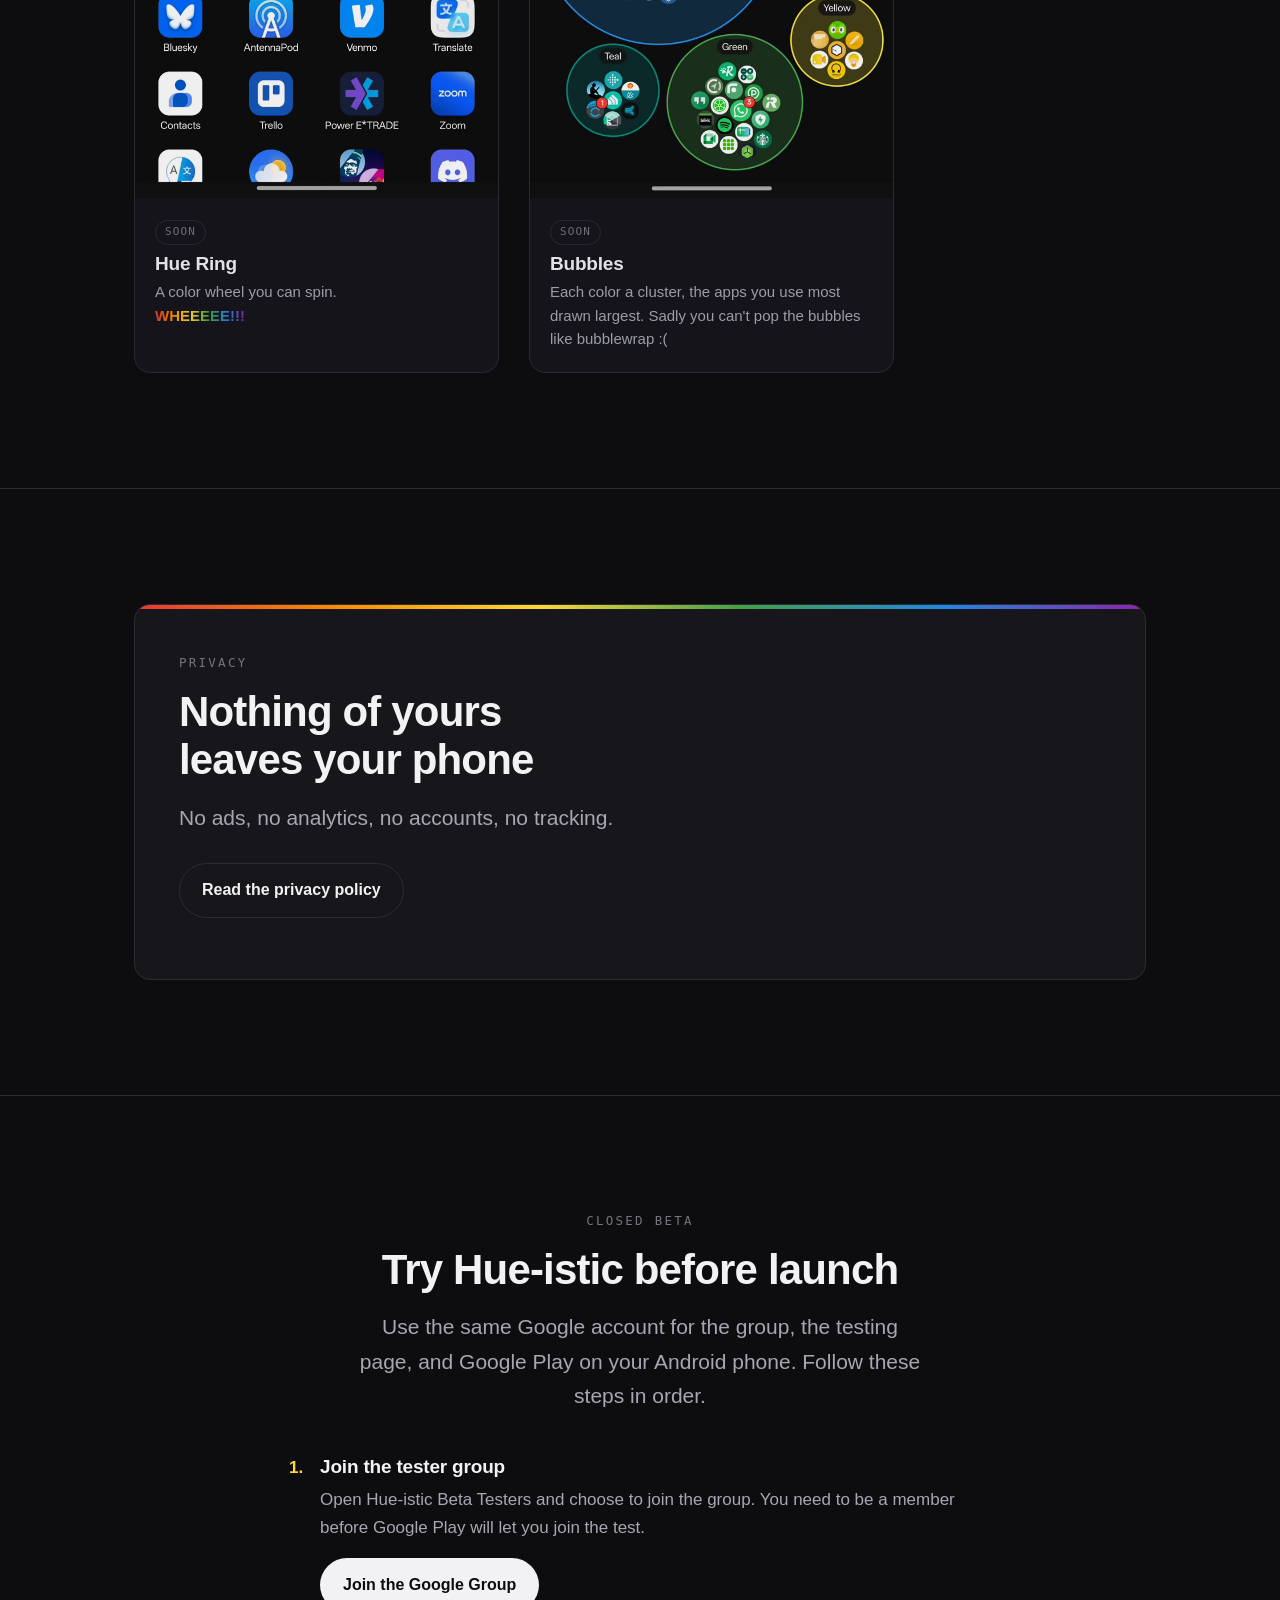
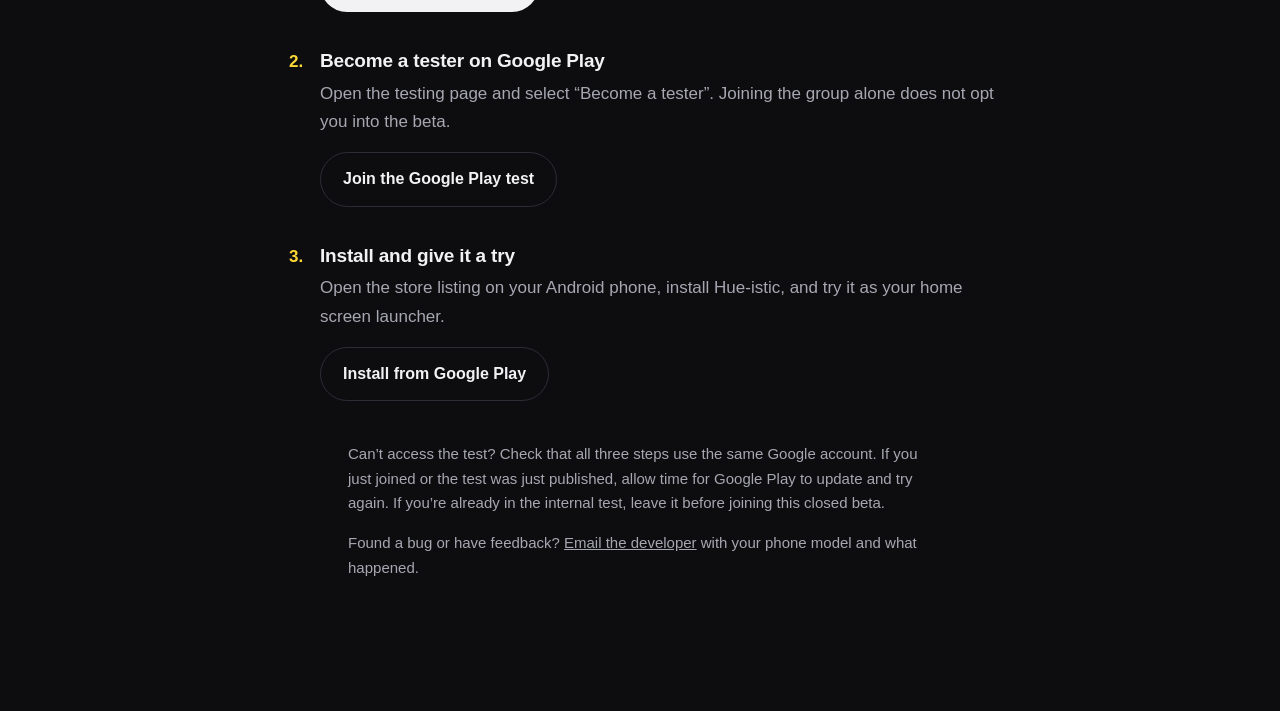
==== commit 074bf9ed: "Add Google Play closed beta joining instructions" ====
--- a/index.html
+++ b/index.html
@@ -30,7 +30,7 @@
   <nav class="bar-nav" aria-label="Sections">
     <a href="#views">Views</a>
     <a href="#privacy">Privacy</a>
-    <a href="#get" class="bar-cta">Get it</a>
+    <a href="#get" class="bar-cta">Join beta</a>
   </nav>
 </header>
 
@@ -44,23 +44,16 @@
       <p class="lede">
       Do you like the aesthetic of folders sorted by color?<br>
       Don't spend all the time doing it yourself!<br>
-      Download today and enjoy <span class="hue">nine</span> different views!
+      Join the beta and try a more <span class="hue">colorful</span> home screen!
       </p>
 
-      <!-- ##RELEASE-STATE##  While the app is not yet on Google Play, the whole call to action
-           is the one below. The day it goes live, replace this <p class="status"> and the
-           .cta-row that follows with the block marked ON-PLAY in README.md. Nothing else on the
-           page claims it can be installed today; that is deliberate, and it mirrors
-           ComingSoon.ACTIVE in the app itself. -->
-      <p class="status"><span class="dot" aria-hidden="true"></span> In review — coming soon to Google Play</p>
-      <div class="cta-row" id="get">
-        <a class="btn btn-primary"
-           href="mailto:placeybordeaux@gmail.com?subject=Tell%20me%20when%20Hue-istic%20launches&amp;body=Hi%20%E2%80%94%20please%20let%20me%20know%20when%20Hue-istic%20is%20on%20Google%20Play.">
-          Email me when it launches
-        </a>
-        <a class="btn btn-ghost" href="#views">See all nine views</a>
-      </div>
-      <p class="cta-note">One email, when it launches. Nothing else, ever.</p>
+      <!-- ##RELEASE-STATE## Closed beta: keep the group → opt-in → install flow until public launch. -->
+      <p class="status"><span class="dot" aria-hidden="true"></span> Closed beta on Google Play</p>
+      <div class="cta-row">
+        <a class="btn btn-primary" href="#get">Join the beta</a>
+        <a class="btn btn-ghost" href="#views">Explore the views</a>
+      </div>
+      <p class="cta-note">Join the tester group, opt in on Google Play, then install.</p>
     </div>
 
     <!-- ============================================================ the reel -->
@@ -210,19 +203,32 @@
   </div>
 </section>
 
-<!-- ============================================================ closing CTA -->
-<section class="close-cta">
-  <div class="wrap">
-    <p class="lede">In review at Google Play. Leave an address and you'll hear once, on the day.</p>
-    <!-- ##RELEASE-STATE##  Second of the two call-to-action blocks. See README.md. -->
-    <div class="cta-row">
-      <a class="btn btn-primary"
-         href="mailto:placeybordeaux@gmail.com?subject=Tell%20me%20when%20Hue-istic%20launches&amp;body=Hi%20%E2%80%94%20please%20let%20me%20know%20when%20Hue-istic%20is%20on%20Google%20Play.">
-        Email me when it launches
-      </a>
-      <a class="btn btn-ghost" href="privacy">Read the privacy policy</a>
-    </div>
-    <p class="cta-note">One email, when it launches. Nothing else.</p>
+<!-- ============================================================ closed testing -->
+<section class="close-cta" id="get" aria-labelledby="beta-title">
+  <div class="wrap">
+    <p class="eyebrow">Closed beta</p>
+    <h2 id="beta-title">Try Hue-istic before launch</h2>
+    <p class="lede">Use the same Google account for the group, the testing page, and Google Play on your Android phone. Follow these steps in order.</p>
+    <!-- ##RELEASE-STATE## Replace the beta steps with the store link when public launch is ready. -->
+    <ol class="beta-steps">
+      <li>
+        <h3>Join the tester group</h3>
+        <p>Open Hue-istic Beta Testers and choose to join the group. You need to be a member before Google Play will let you join the test.</p>
+        <a class="btn btn-primary" href="https://groups.google.com/g/hueistic-beta-testers">Join the Google Group</a>
+      </li>
+      <li>
+        <h3>Become a tester on Google Play</h3>
+        <p>Open the testing page and select &ldquo;Become a tester&rdquo;. Joining the group alone does not opt you into the beta.</p>
+        <a class="btn btn-ghost" href="https://play.google.com/apps/testing/com.hueistic.launcher">Join the Google Play test</a>
+      </li>
+      <li>
+        <h3>Install and give it a try</h3>
+        <p>Open the store listing on your Android phone, install Hue-istic, and try it as your home screen launcher.</p>
+        <a class="btn btn-ghost" href="https://play.google.com/store/apps/details?id=com.hueistic.launcher">Install from Google Play</a>
+      </li>
+    </ol>
+    <p class="beta-help">Can&rsquo;t access the test? Check that all three steps use the same Google account. If you just joined or the test was just published, allow time for Google Play to update and try again. If you&rsquo;re already in the internal test, leave it before joining this closed beta.</p>
+    <p class="beta-help">Found a bug or have feedback? <a href="mailto:placeybordeaux@gmail.com?subject=Hue-istic%20beta%20feedback">Email the developer</a> with your phone model and what happened.</p>
   </div>
 </section>
 
--- a/assets/css/site.css
+++ b/assets/css/site.css
@@ -331,3 +331,13 @@
 .doc ul { padding-left: 20px; }
 .doc li { color: var(--dim); margin-bottom: 12px; }
 .doc a { color: var(--text); text-decoration-color: var(--dimmer); text-underline-offset: 3px; }
+
+/* ---------------------------------------------------------------- closed beta */
+#get { scroll-margin-top: 80px; }
+.beta-steps { max-width: 720px; padding-left: 28px; text-align: left; }
+.beta-steps li { padding: 12px 0 24px 12px; }
+.beta-steps li::marker { color: var(--s3); font-weight: 700; }
+.beta-steps h3 { margin-bottom: 8px; }
+.beta-steps p, .beta-help { color: var(--dim); }
+.beta-steps p { margin: 0 0 16px; }
+.beta-help { max-width: 70ch; font-size: 15px; text-align: left; }
